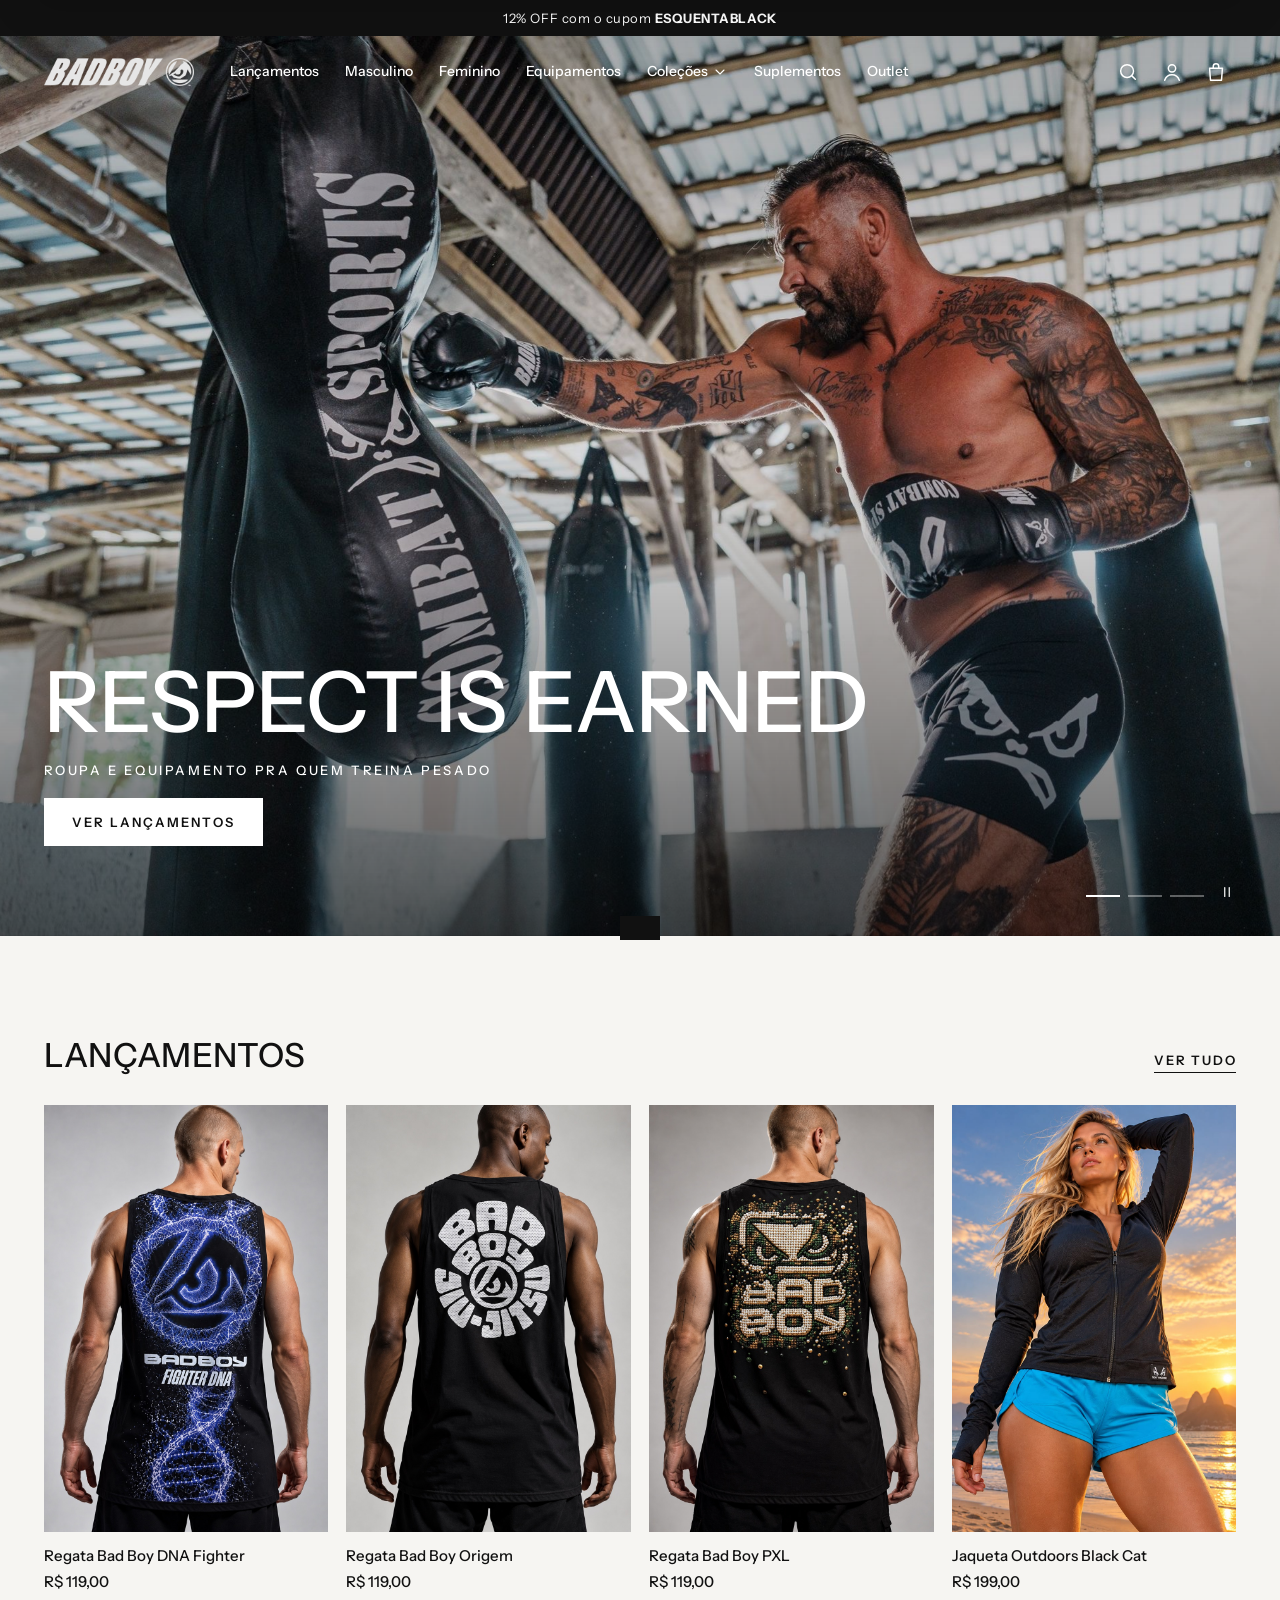
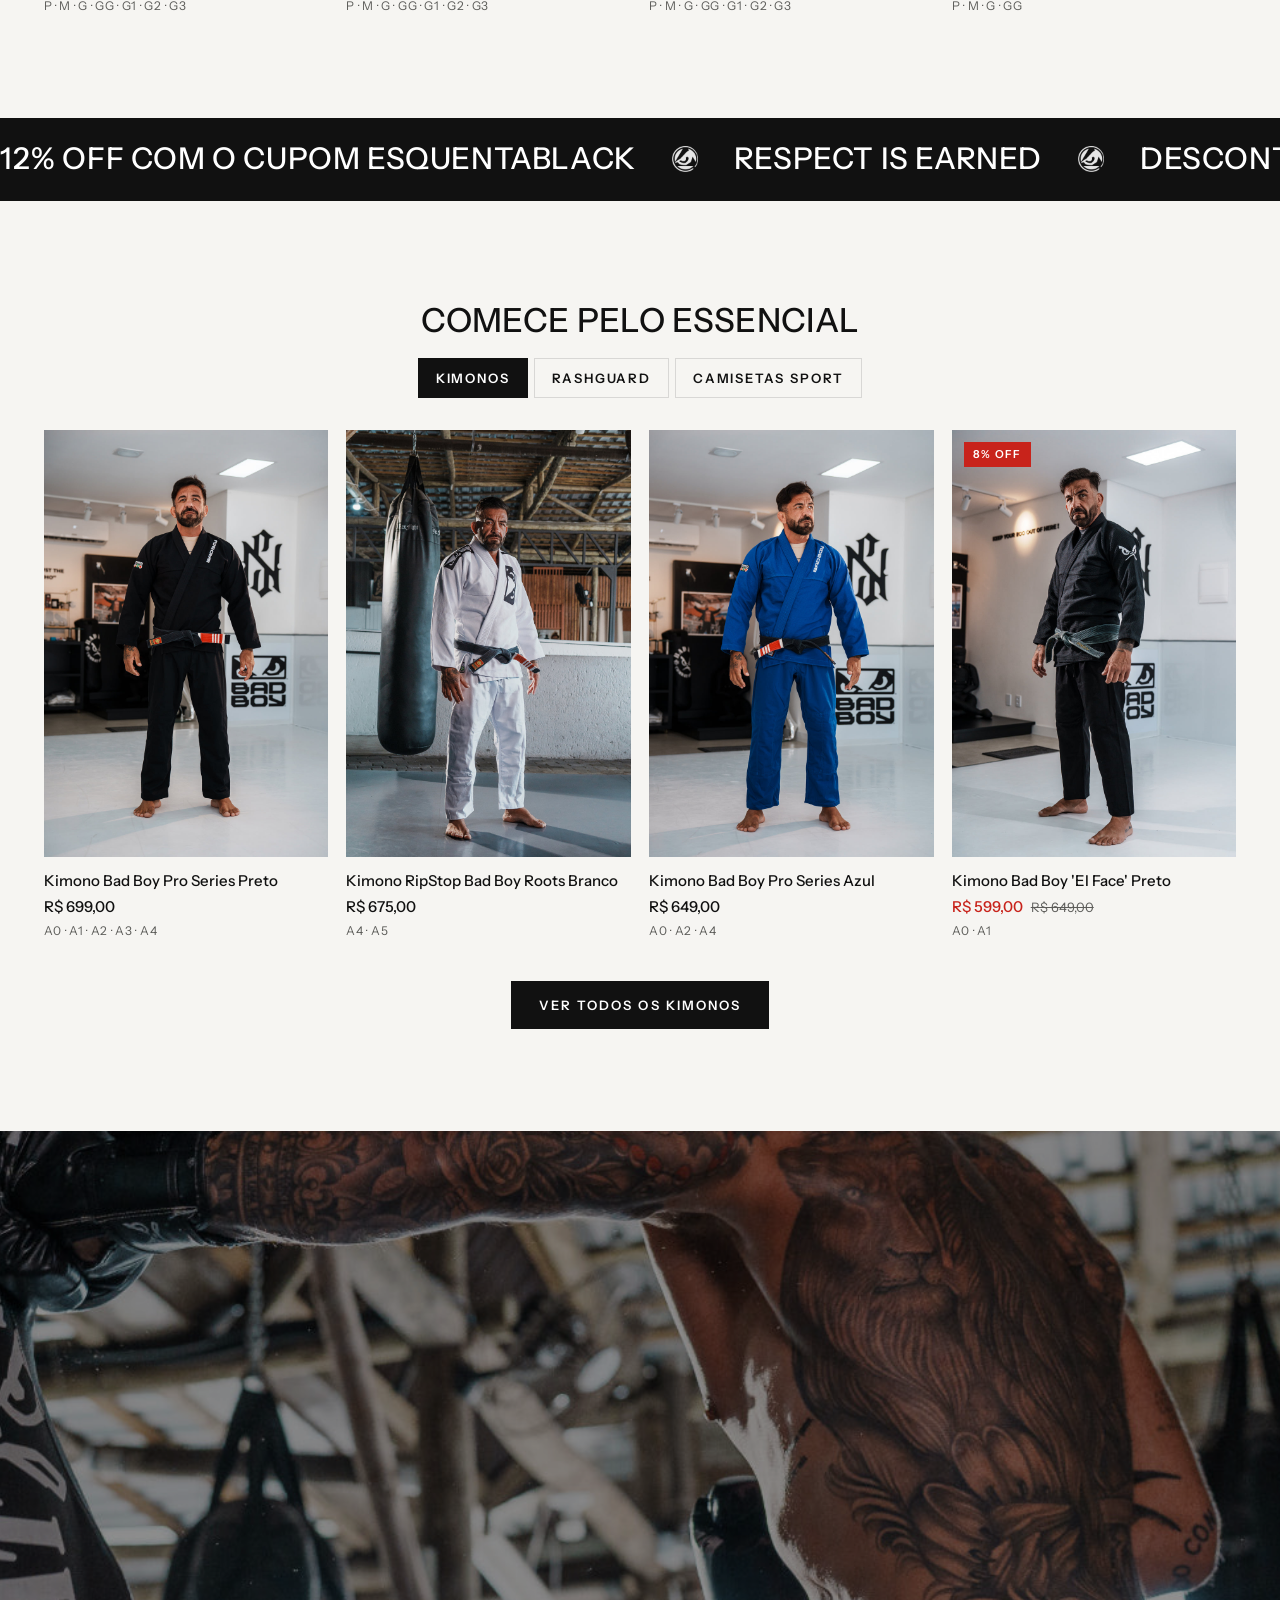
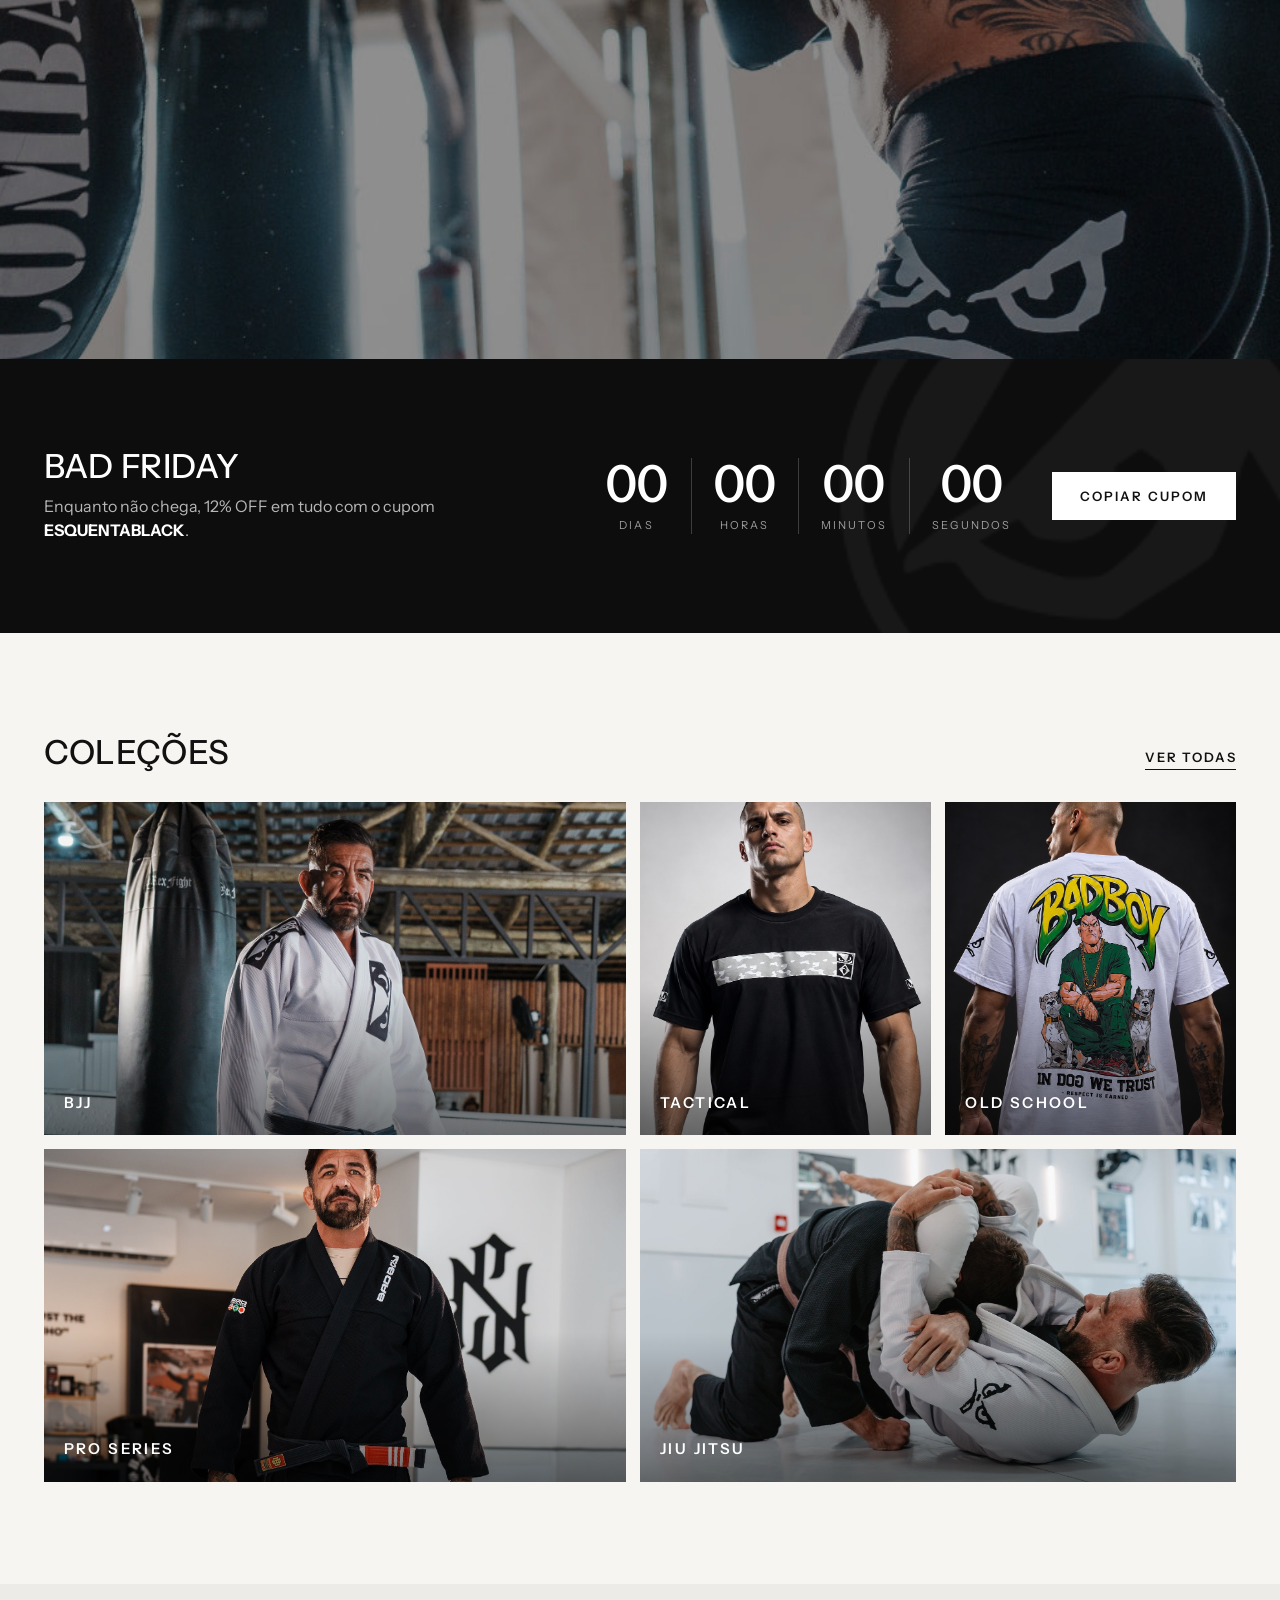
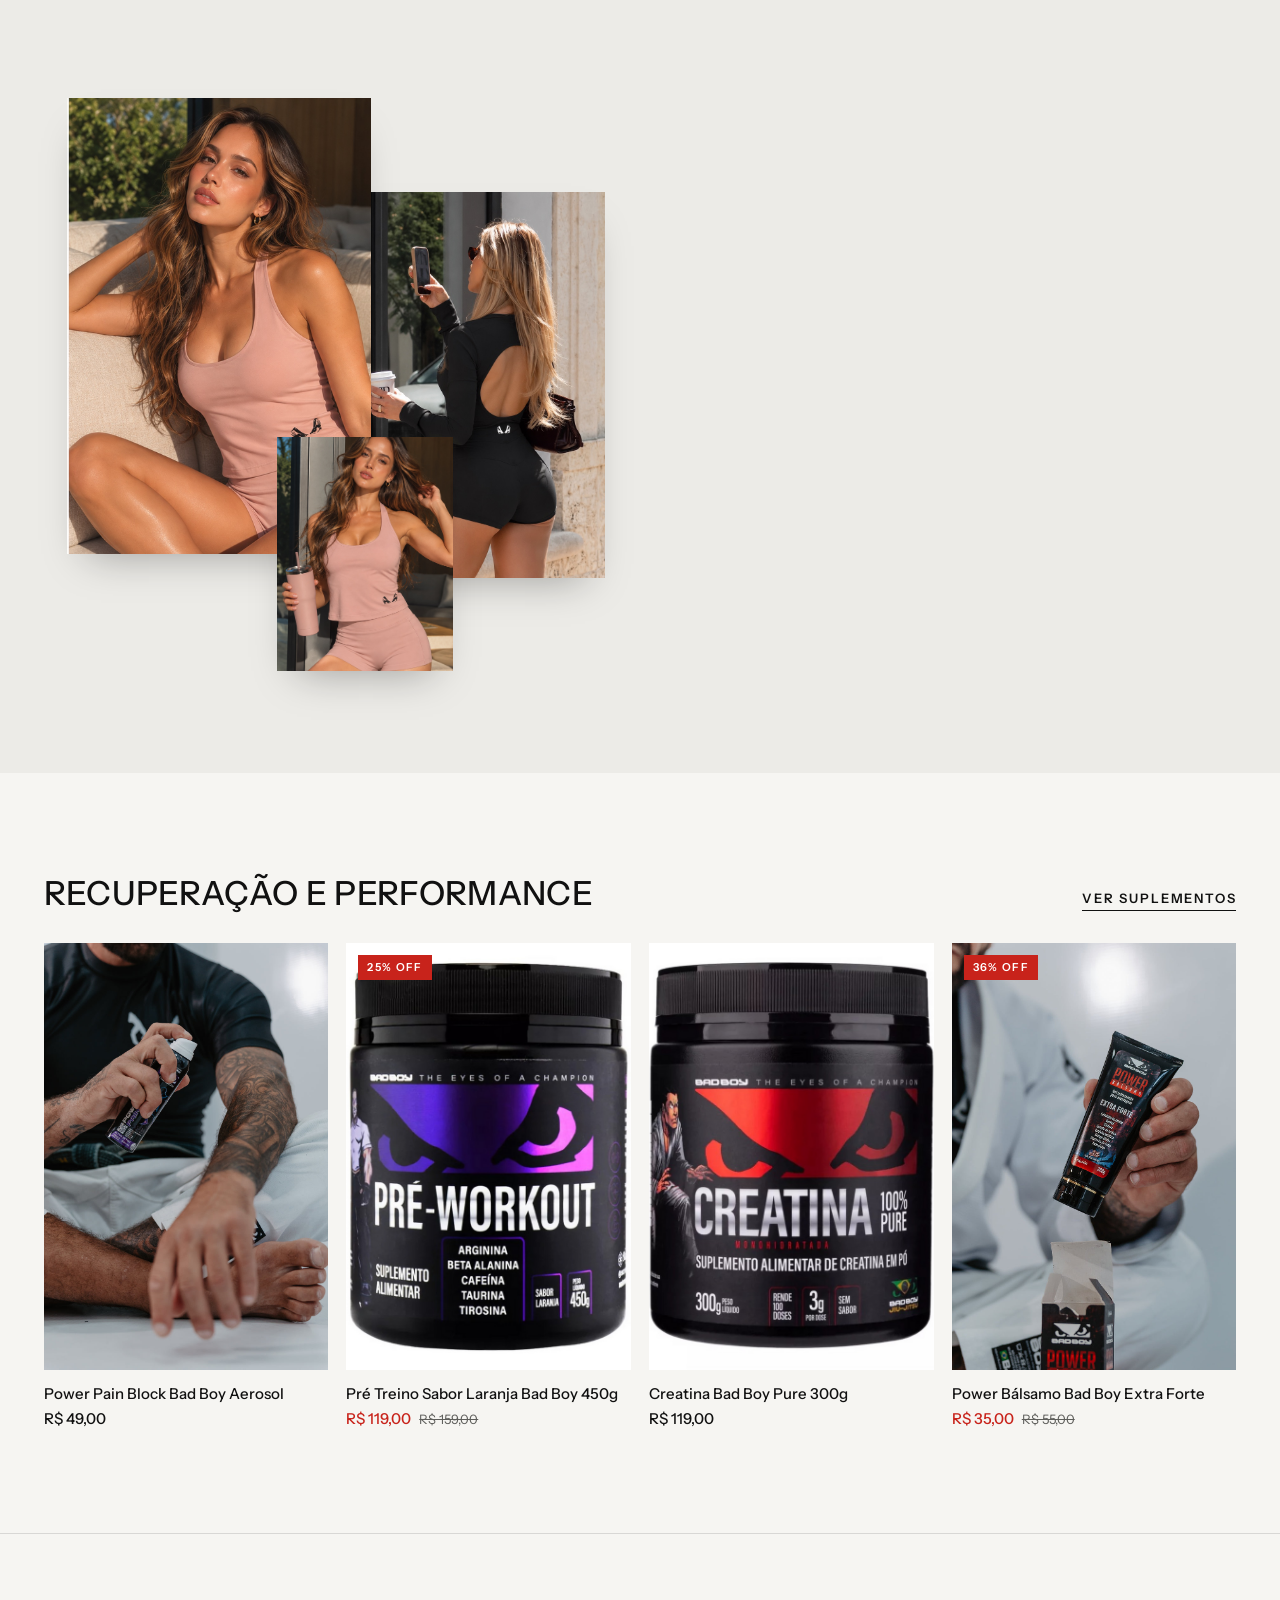
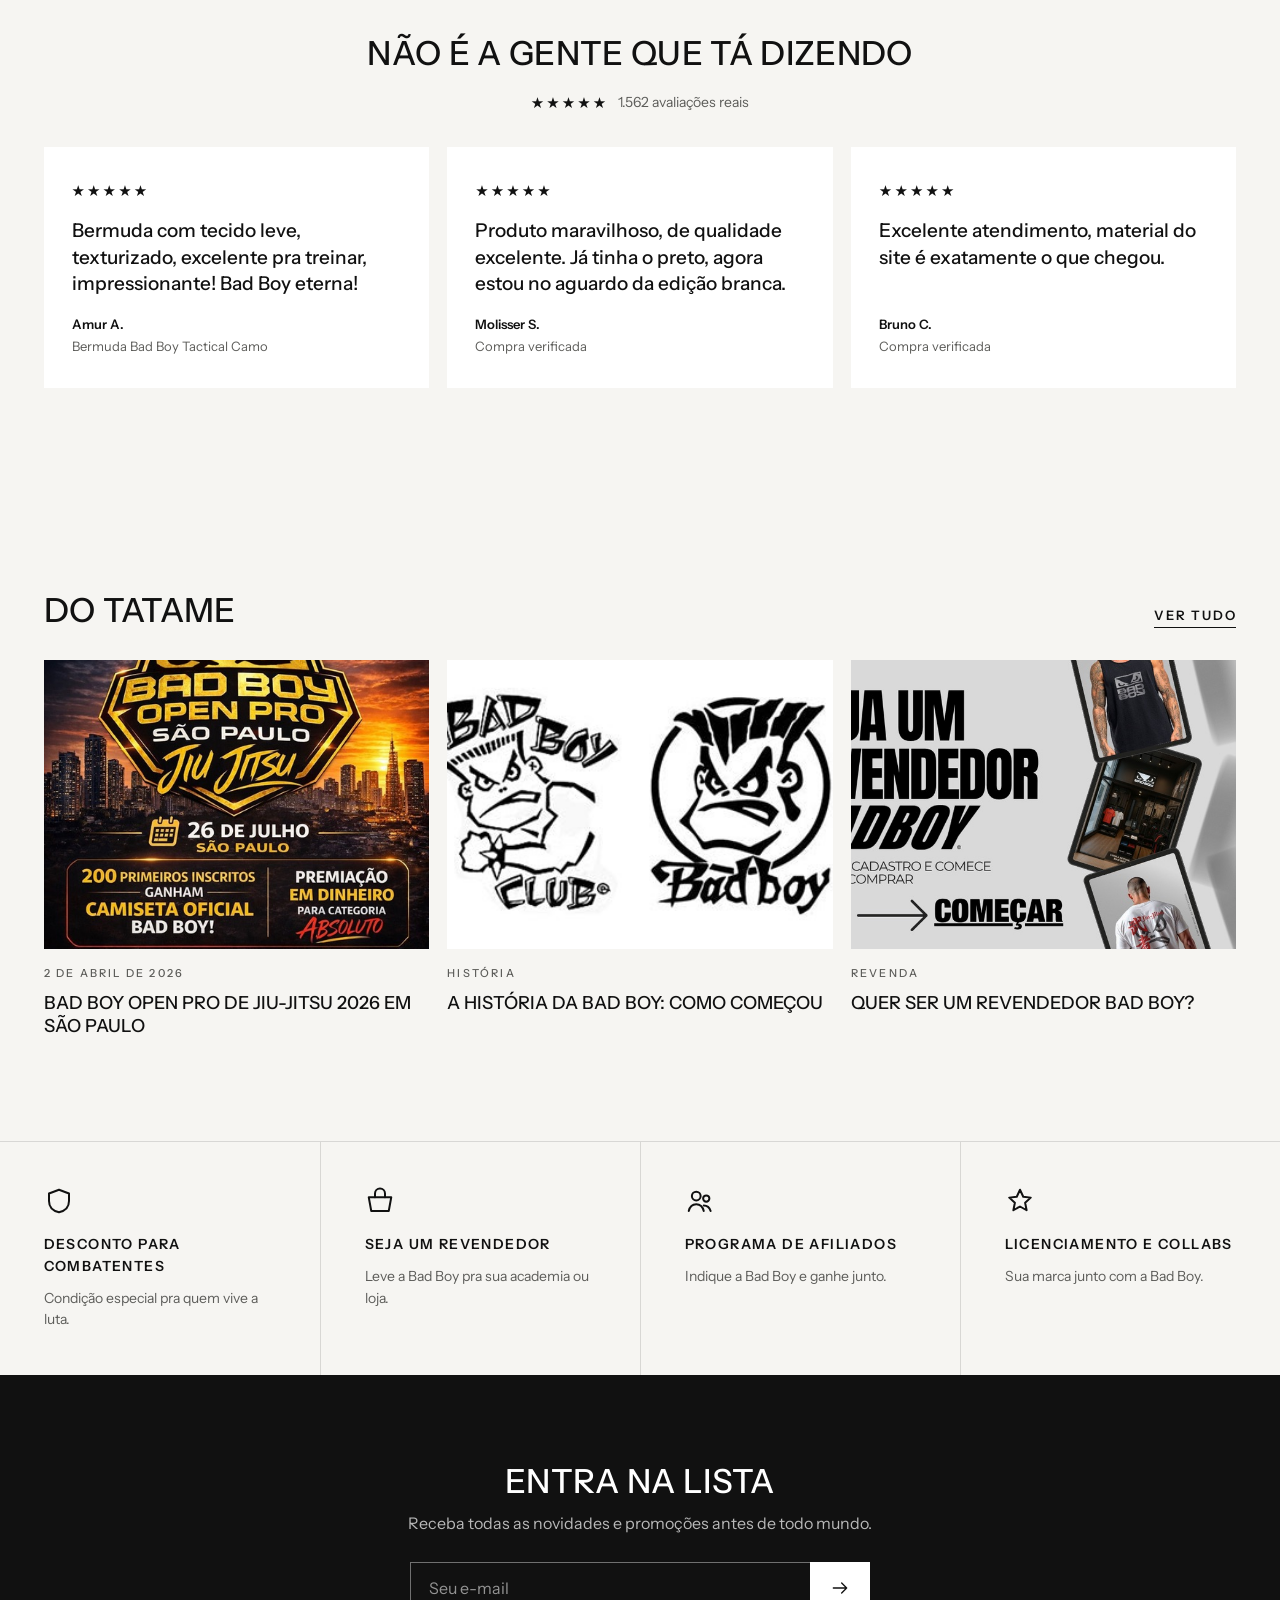
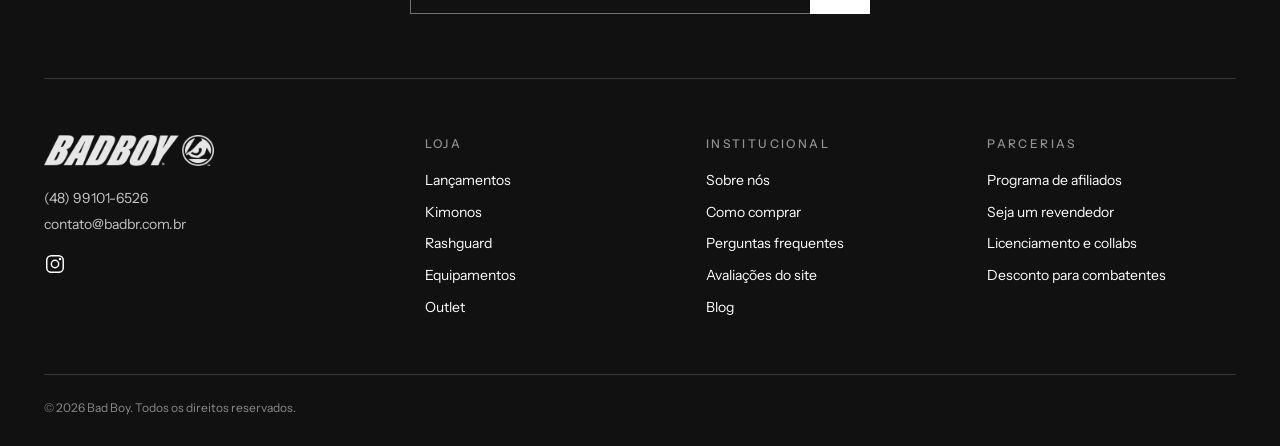
==== index.html @ 9810e34a "Loja Bad Boy no estilo do tema Shopify Motion Co-Authored-By: Claude Opus 5.5 <noreply@anthropic.com" ====
<!doctype html>
<html lang="pt-BR">
<head>
<meta charset="utf-8">
<meta name="viewport" content="width=device-width, initial-scale=1">
<title>Bad Boy | Loja Oficial</title>
<meta name="description" content="Bad Boy Loja Oficial: kimonos, rashguards, camisetas sport, equipamentos de luta e suplementos. A marca que marcou gerações.">
<meta name="theme-color" content="#f6f5f2">
<link rel="icon" href="img/olho.png">
<link rel="preconnect" href="https://fonts.googleapis.com">
<link rel="preconnect" href="https://fonts.gstatic.com" crossorigin>
<link href="https://fonts.googleapis.com/css2?family=Instrument+Sans:ital,wght@0,400;0,500;0,600;0,700;1,600&display=swap" rel="stylesheet">
<link rel="stylesheet" href="styles.css?v=4">
</head>
<body>

<!-- BARRA DE AVISO -->
<div class="announce" aria-live="polite">
  <div class="announce__track">
    <p class="is-on">12% OFF com o cupom <b>ESQUENTABLACK</b></p>
    <p>Bad Friday chegando. Se inscreva e saia na frente</p>
    <p>Desconto para combatentes. <a href="https://badboy.com.br/pages/desconto-para-combatentes">Saiba mais</a></p>
  </div>
</div>

<!-- CABEÇALHO -->
<header class="header" id="header">
  <div class="header__inner">
    <button class="icon-btn header__burger" aria-label="Abrir menu" data-open="menu">
      <svg viewBox="0 0 24 24"><path d="M3 7h18M3 12h18M3 17h18"/></svg>
    </button>
    <a href="#" class="header__logo"><img src="img/logo.png" alt="Bad Boy" width="848" height="156"></a>
    <nav class="header__nav" aria-label="Principal">
      <a href="#lancamentos">Lançamentos</a>
      <a href="https://badboy.com.br/collections/bad-boy">Masculino</a>
      <a href="#feminino">Feminino</a>
      <a href="https://badboy.com.br/collections/equipamentos-de-luta">Equipamentos</a>
      <div class="mega">
        <button class="mega__trigger">Coleções <svg viewBox="0 0 24 24"><path d="m6 9 6 6 6-6"/></svg></button>
        <div class="mega__panel">
          <div class="mega__links">
            <p class="eyebrow">Coleções</p>
            <a href="https://badboy.com.br/collections/tactical">Tactical</a>
            <a href="https://badboy.com.br/collections/bjj">BJJ</a>
            <a href="https://badboy.com.br/collections/pro-series">Pro Series</a>
            <a href="https://badboy.com.br/collections/old-school">Old School</a>
            <a href="https://badboy.com.br/collections/respect-is-earned">Respect is Earned</a>
            <a href="https://badboy.com.br/collections/sexy-machine">Sexy Machine</a>
          </div>
          <div class="mega__links">
            <p class="eyebrow">Por esporte</p>
            <a href="https://badboy.com.br/collections/jiu-jitsu">Jiu Jitsu</a>
            <a href="https://badboy.com.br/collections/mma">MMA</a>
            <a href="https://badboy.com.br/collections/boxe">Boxe</a>
            <a href="https://badboy.com.br/collections/bodybuilding">Bodybuilding</a>
            <a href="https://badboy.com.br/collections/surf">Surf</a>
          </div>
          <a class="mega__promo" href="https://badboy.com.br/collections/tactical">
            <img src="img/col-tactical.jpg" alt="" loading="lazy">
            <span>Tactical</span>
          </a>
          <a class="mega__promo" href="https://badboy.com.br/collections/pro-series">
            <img src="img/col-proseries.jpg" alt="" loading="lazy">
            <span>Pro Series</span>
          </a>
        </div>
      </div>
      <a href="#suplementos">Suplementos</a>
      <a href="https://badboy.com.br/collections/outlet" class="is-sale">Outlet</a>
    </nav>
    <div class="header__icons">
      <button class="icon-btn" aria-label="Buscar" data-open="search"><svg viewBox="0 0 24 24"><circle cx="11" cy="11" r="7"/><path d="m20 20-3.5-3.5"/></svg></button>
      <a class="icon-btn hide-sm" aria-label="Minha conta" href="https://badboy.com.br/account"><svg viewBox="0 0 24 24"><circle cx="12" cy="8" r="4"/><path d="M4 21c1.5-4 4.5-6 8-6s6.5 2 8 6"/></svg></a>
      <button class="icon-btn cart-btn" aria-label="Carrinho" data-open="cart"><svg viewBox="0 0 24 24"><path d="M5 8h14l-1 13H6L5 8Z"/><path d="M9 8V6a3 3 0 0 1 6 0v2"/></svg><span class="cart-count" hidden>0</span></button>
    </div>
  </div>
</header>

<main>

  <!-- SLIDESHOW -->
  <section class="slideshow" aria-roledescription="carrossel">
    <div class="slide is-on">
      <img src="img/luta-saco.jpg" alt="Atleta batendo no saco de pancada usando shorts Bad Boy" width="2000" height="1333">
      <div class="slide__copy">
        <h1 class="display">Respect is earned</h1>
        <p class="eyebrow">Roupa e equipamento pra quem treina pesado</p>
        <a href="#lancamentos" class="btn btn--light">Ver lançamentos</a>
      </div>
    </div>
    <div class="slide">
      <img src="img/luta-jiu.jpg" alt="Dois atletas treinando jiu-jitsu de kimono Bad Boy" width="1800" height="1200" loading="lazy">
      <div class="slide__copy">
        <h2 class="display">Feito pro tatame</h2>
        <p class="eyebrow">Kimonos Pro Series e RipStop Roots</p>
        <a href="#essenciais" class="btn btn--light">Ver kimonos</a>
      </div>
    </div>
    <div class="slide">
      <img src="img/luta-manopla.jpg" alt="Treino de manopla na academia" width="1800" height="1200" loading="lazy">
      <div class="slide__copy">
        <h2 class="display">Bad Friday</h2>
        <p class="eyebrow">12% OFF com o cupom ESQUENTABLACK</p>
        <a href="#bad-friday" class="btn btn--light">Aproveitar</a>
      </div>
    </div>
    <div class="slideshow__ui">
      <div class="slideshow__dots" role="tablist">
        <button class="is-on" aria-label="Slide 1"></button>
        <button aria-label="Slide 2"></button>
        <button aria-label="Slide 3"></button>
      </div>
      <button class="slideshow__pause" aria-label="Pausar slideshow"><svg viewBox="0 0 24 24"><path d="M9 6v12M15 6v12"/></svg></button>
    </div>
  </section>

  <!-- LANÇAMENTOS -->
  <section class="section" id="lancamentos">
    <div class="section__head reveal">
      <h2 class="h2">Lançamentos</h2>
      <a href="https://badboy.com.br/collections/lancamentos" class="link">Ver tudo</a>
    </div>
    <div class="grid grid--4" data-products="novos"></div>
  </section>

  <!-- TEXTO CORRENDO -->
  <div class="marquee" aria-hidden="true">
    <div class="marquee__track">
      <span>12% OFF com o cupom ESQUENTABLACK</span><i></i>
      <span>Respect is earned</span><i></i>
      <span>Desconto para combatentes</span><i></i>
      <span>Bad Boy Open Pro 2026</span><i></i>
      <span>12% OFF com o cupom ESQUENTABLACK</span><i></i>
      <span>Respect is earned</span><i></i>
      <span>Desconto para combatentes</span><i></i>
      <span>Bad Boy Open Pro 2026</span><i></i>
    </div>
  </div>

  <!-- ESSENCIAIS (abas) -->
  <section class="section" id="essenciais">
    <div class="section__head section__head--center reveal">
      <h2 class="h2">Comece pelo essencial</h2>
      <div class="tabs" role="tablist">
        <button class="is-on" data-tab="kimonos">Kimonos</button>
        <button data-tab="rash">Rashguard</button>
        <button data-tab="sport">Camisetas Sport</button>
      </div>
    </div>
    <div class="grid grid--4 tab-grid" data-products="kimonos"></div>
    <div class="section__foot"><a href="https://badboy.com.br/collections/kimonos" class="btn" id="tab-cta">Ver todos os kimonos</a></div>
  </section>

  <!-- FAIXA DE IMAGEM (no lugar do vídeo do tema) -->
  <section class="feature-media">
    <div class="feature-media__bg"><img src="img/luta-saco-wide.jpg" alt="" loading="lazy" width="1920" height="815"></div>
    <div class="feature-media__copy reveal">
      <p class="eyebrow">Campanha Fighter DNA</p>
      <h2 class="display">Disciplina no sangue.<br>Atitude sem limite.</h2>
      <a href="https://badboy.com.br/collections/lancamentos" class="btn btn--light">Conhecer a coleção</a>
    </div>
  </section>

  <!-- CONTAGEM BAD FRIDAY -->
  <section class="countdown" id="bad-friday">
    <img class="countdown__eye" src="img/olho.png" alt="" aria-hidden="true">
    <div class="countdown__copy reveal">
      <h2 class="h2">Bad Friday</h2>
      <p>Enquanto não chega, 12% OFF em tudo com o cupom <b>ESQUENTABLACK</b>.</p>
    </div>
    <div class="countdown__clock reveal" data-deadline="2026-11-27T00:00:00-03:00">
      <div><b data-cd="d">00</b><span>dias</span></div>
      <div><b data-cd="h">00</b><span>horas</span></div>
      <div><b data-cd="m">00</b><span>minutos</span></div>
      <div><b data-cd="s">00</b><span>segundos</span></div>
    </div>
    <button class="btn btn--light countdown__cta" data-copy="ESQUENTABLACK">Copiar cupom</button>
  </section>

  <!-- COLEÇÕES (colagem) -->
  <section class="section">
    <div class="section__head reveal">
      <h2 class="h2">Coleções</h2>
      <a href="https://badboy.com.br/collections" class="link">Ver todas</a>
    </div>
    <div class="collage">
      <a class="tile tile--wide reveal" href="https://badboy.com.br/collections/bjj"><img src="img/kimono-roots.jpg" alt="" loading="lazy"><span>BJJ</span></a>
      <a class="tile reveal" href="https://badboy.com.br/collections/tactical"><img src="img/col-tactical.jpg" alt="" loading="lazy"><span>Tactical</span></a>
      <a class="tile reveal" href="https://badboy.com.br/collections/old-school"><img src="img/col-oldschool.jpg" alt="" loading="lazy"><span>Old School</span></a>
      <a class="tile reveal" href="https://badboy.com.br/collections/pro-series"><img src="img/hero-kimono-preto.jpg" alt="" loading="lazy"><span>Pro Series</span></a>
      <a class="tile tile--wide reveal" href="https://badboy.com.br/collections/jiu-jitsu"><img src="img/luta-jiu.jpg" alt="" loading="lazy" class="pos-mid"><span>Jiu Jitsu</span></a>
    </div>
  </section>

  <!-- FEMININO (chamada de coleção) -->
  <section class="callout" id="feminino">
    <div class="callout__stack">
      <img class="callout__a" src="img/p/top-frente-unica-sexy-machine-soft-rose-1.jpg" alt="Top Frente Única Sexy Machine Soft Rose" loading="lazy">
      <img class="callout__b" src="img/p/macaquinho-sexy-machine-soft-black-1.jpg" alt="Macaquinho Sexy Machine Soft Black" loading="lazy">
      <img class="callout__c" src="img/p/top-frente-unica-sexy-machine-soft-rose-2.jpg" alt="" loading="lazy">
    </div>
    <div class="callout__copy reveal">
      <p class="eyebrow">Feminino</p>
      <h2 class="h2">Sexy is back</h2>
      <p>A linha Sexy Machine voltou: tops, shorts e macaquinho pra treinar e sair do treino do mesmo jeito.</p>
      <div class="callout__btns">
        <a href="https://badboy.com.br/collections/sexy-machine" class="btn">Ver Sexy Machine</a>
        <a href="https://badboy.com.br/collections/fitness" class="btn btn--ghost">Todo o feminino</a>
      </div>
    </div>
  </section>

  <!-- SUPLEMENTOS -->
  <section class="section" id="suplementos">
    <div class="section__head reveal">
      <h2 class="h2">Recuperação e performance</h2>
      <a href="https://badboy.com.br/collections/suplemento" class="link">Ver suplementos</a>
    </div>
    <div class="grid grid--4" data-products="supl"></div>
  </section>

  <!-- AVALIAÇÕES -->
  <section class="reviews">
    <div class="section__head section__head--center reveal">
      <h2 class="h2">Não é a gente que tá dizendo</h2>
      <p class="reviews__count"><span class="stars">★★★★★</span> 1.562 avaliações reais</p>
    </div>
    <div class="reviews__row">
      <figure class="review reveal">
        <span class="stars">★★★★★</span>
        <blockquote>Bermuda com tecido leve, texturizado, excelente pra treinar, impressionante! Bad Boy eterna!</blockquote>
        <figcaption><b>Amur A.</b> Bermuda Bad Boy Tactical Camo</figcaption>
      </figure>
      <figure class="review reveal">
        <span class="stars">★★★★★</span>
        <blockquote>Produto maravilhoso, de qualidade excelente. Já tinha o preto, agora estou no aguardo da edição branca.</blockquote>
        <figcaption><b>Molisser S.</b> Compra verificada</figcaption>
      </figure>
      <figure class="review reveal">
        <span class="stars">★★★★★</span>
        <blockquote>Excelente atendimento, material do site é exatamente o que chegou.</blockquote>
        <figcaption><b>Bruno C.</b> Compra verificada</figcaption>
      </figure>
    </div>
  </section>

  <!-- BLOG -->
  <section class="section">
    <div class="section__head reveal">
      <h2 class="h2">Do tatame</h2>
      <a href="https://badboy.com.br/blogs/bad-boy" class="link">Ver tudo</a>
    </div>
    <div class="posts">
      <a class="post reveal" href="https://badboy.com.br/blogs/bad-boy/bad-boy-open-pro-de-jiu-jitsu-2026-em-sao-paulo-inscricoes-categorias-e-premiacao">
        <div class="post__img"><img src="img/blog-open.jpg" alt="" loading="lazy"></div>
        <p class="eyebrow">2 de abril de 2026</p>
        <h3>Bad Boy Open Pro de Jiu-Jitsu 2026 em São Paulo</h3>
      </a>
      <a class="post reveal" href="https://badboy.com.br/blogs/bad-boy/a-hist-ria-da-bad-boy-como-comecou">
        <div class="post__img"><img src="img/blog-historia.jpg" alt="" loading="lazy"></div>
        <p class="eyebrow">História</p>
        <h3>A história da Bad Boy: como começou</h3>
      </a>
      <a class="post reveal" href="https://badboy.com.br/blogs/bad-boy/quer-ser-um-revendedor-bad-boy">
        <div class="post__img"><img src="img/blog-revenda.jpg" alt="" loading="lazy"></div>
        <p class="eyebrow">Revenda</p>
        <h3>Quer ser um revendedor Bad Boy?</h3>
      </a>
    </div>
  </section>

  <!-- VANTAGENS -->
  <section class="perks">
    <a href="https://badboy.com.br/pages/desconto-para-combatentes" class="perk reveal">
      <svg viewBox="0 0 24 24"><path d="M12 3 4 6v6c0 5 3.5 8 8 9 4.5-1 8-4 8-9V6l-8-3Z"/></svg>
      <h3>Desconto para combatentes</h3><p>Condição especial pra quem vive a luta.</p>
    </a>
    <a href="https://badboy.com.br/pages/seja-um-revendedor-bad-boy" class="perk reveal">
      <svg viewBox="0 0 24 24"><path d="M3 9h18l-2 11H5L3 9Z"/><path d="M8 9V6a4 4 0 0 1 8 0v3"/></svg>
      <h3>Seja um revendedor</h3><p>Leve a Bad Boy pra sua academia ou loja.</p>
    </a>
    <a href="https://badboy.com.br/pages/programa-de-afiliados-bad-boy" class="perk reveal">
      <svg viewBox="0 0 24 24"><circle cx="9" cy="8" r="3.5"/><circle cx="17" cy="10" r="2.5"/><path d="M3 20c.8-3.6 3.2-5.5 6-5.5s5.2 1.9 6 5.5M15 15.5c2.6 0 4.6 1.5 5.5 4.5"/></svg>
      <h3>Programa de afiliados</h3><p>Indique a Bad Boy e ganhe junto.</p>
    </a>
    <a href="https://badboy.com.br/pages/seja-um-licenciado" class="perk reveal">
      <svg viewBox="0 0 24 24"><path d="M12 3l2.6 5.6 6 .7-4.5 4.1 1.2 6-5.3-3-5.3 3 1.2-6L3.4 9.3l6-.7L12 3Z"/></svg>
      <h3>Licenciamento e collabs</h3><p>Sua marca junto com a Bad Boy.</p>
    </a>
  </section>

</main>

<!-- NEWSLETTER + RODAPÉ -->
<footer class="footer">
  <div class="newsletter reveal">
    <h2 class="h2">Entra na lista</h2>
    <p>Receba todas as novidades e promoções antes de todo mundo.</p>
    <form class="newsletter__form" onsubmit="event.preventDefault();this.classList.add('is-done')">
      <input type="email" placeholder="Seu e-mail" aria-label="E-mail" required>
      <button class="btn" aria-label="Assinar"><svg viewBox="0 0 24 24"><path d="M4 12h16m-6-6 6 6-6 6"/></svg></button>
      <p class="newsletter__ok">Fechou. Você tá na lista.</p>
    </form>
  </div>
  <div class="footer__cols">
    <div>
      <img src="img/logo.png" alt="Bad Boy" class="footer__logo" width="848" height="156">
      <p class="footer__contact"><a href="https://api.whatsapp.com/send?phone=+554891016526">(48) 99101-6526</a><br><a href="mailto:contato@badbr.com.br">contato@badbr.com.br</a></p>
      <div class="footer__social">
        <a href="https://www.instagram.com/badboybrasil/" aria-label="Instagram"><svg viewBox="0 0 24 24"><rect x="3" y="3" width="18" height="18" rx="5"/><circle cx="12" cy="12" r="4"/><circle cx="17.5" cy="6.5" r=".6"/></svg></a>
      </div>
    </div>
    <div>
      <p class="eyebrow">Loja</p>
      <a href="https://badboy.com.br/collections/lancamentos">Lançamentos</a>
      <a href="https://badboy.com.br/collections/kimonos">Kimonos</a>
      <a href="https://badboy.com.br/collections/rashguard-todas">Rashguard</a>
      <a href="https://badboy.com.br/collections/equipamentos-de-luta">Equipamentos</a>
      <a href="https://badboy.com.br/collections/outlet">Outlet</a>
    </div>
    <div>
      <p class="eyebrow">Institucional</p>
      <a href="https://badboy.com.br/pages/sobre-nos">Sobre nós</a>
      <a href="https://badboy.com.br/pages/como-comprar">Como comprar</a>
      <a href="https://badboy.com.br/pages/faqs">Perguntas frequentes</a>
      <a href="https://badboy.com.br/pages/reviews">Avaliações do site</a>
      <a href="https://badboy.com.br/blogs/bad-boy">Blog</a>
    </div>
    <div>
      <p class="eyebrow">Parcerias</p>
      <a href="https://badboy.com.br/pages/programa-de-afiliados-bad-boy">Programa de afiliados</a>
      <a href="https://badboy.com.br/pages/seja-um-revendedor-bad-boy">Seja um revendedor</a>
      <a href="https://badboy.com.br/pages/seja-um-licenciado">Licenciamento e collabs</a>
      <a href="https://badboy.com.br/pages/desconto-para-combatentes">Desconto para combatentes</a>
    </div>
  </div>
  <p class="footer__legal">© 2026 Bad Boy. Todos os direitos reservados.</p>
</footer>

<!-- MENU CELULAR -->
<aside class="drawer drawer--left" id="menu" aria-hidden="true">
  <div class="drawer__head"><img src="img/logo.png" alt="Bad Boy" class="drawer__logo"><button class="icon-btn" data-close aria-label="Fechar"><svg viewBox="0 0 24 24"><path d="M6 6l12 12M18 6 6 18"/></svg></button></div>
  <nav class="drawer__nav">
    <a href="#lancamentos" data-close>Lançamentos</a>
    <a href="https://badboy.com.br/collections/bad-boy">Masculino</a>
    <a href="#feminino" data-close>Feminino</a>
    <a href="https://badboy.com.br/collections/equipamentos-de-luta">Equipamentos</a>
    <a href="https://badboy.com.br/collections/tactical">Tactical</a>
    <a href="https://badboy.com.br/collections/bjj">BJJ</a>
    <a href="https://badboy.com.br/collections/pro-series">Pro Series</a>
    <a href="#suplementos" data-close>Suplementos</a>
    <a href="https://badboy.com.br/collections/outlet" class="is-sale">Outlet</a>
  </nav>
</aside>

<!-- BUSCA -->
<div class="search" id="search" aria-hidden="true">
  <div class="search__bar">
    <svg viewBox="0 0 24 24"><circle cx="11" cy="11" r="7"/><path d="m20 20-3.5-3.5"/></svg>
    <input type="search" placeholder="Buscar kimono, rashguard, creatina..." aria-label="Buscar">
    <button class="icon-btn" data-close aria-label="Fechar"><svg viewBox="0 0 24 24"><path d="M6 6l12 12M18 6 6 18"/></svg></button>
  </div>
  <div class="search__results"></div>
</div>

<!-- COMPRA RÁPIDA -->
<div class="modal" id="quick" aria-hidden="true">
  <div class="modal__box" role="dialog" aria-modal="true" aria-label="Compra rápida">
    <button class="icon-btn modal__x" data-close aria-label="Fechar"><svg viewBox="0 0 24 24"><path d="M6 6l12 12M18 6 6 18"/></svg></button>
    <div class="modal__media"></div>
    <div class="modal__info"></div>
  </div>
</div>

<!-- CARRINHO -->
<aside class="drawer drawer--right" id="cart" aria-hidden="true">
  <div class="drawer__head"><p class="h3">Carrinho</p><button class="icon-btn" data-close aria-label="Fechar"><svg viewBox="0 0 24 24"><path d="M6 6l12 12M18 6 6 18"/></svg></button></div>
  <div class="cart__items"></div>
  <div class="cart__foot">
    <p class="cart__coupon">Use <b>ESQUENTABLACK</b> no checkout e leve 12% OFF</p>
    <div class="cart__total"><span>Subtotal</span><b data-subtotal>R$ 0,00</b></div>
    <a class="btn btn--block" href="https://badboy.com.br/cart">Finalizar compra</a>
  </div>
</aside>

<div class="scrim" data-close></div>
<div class="toast" role="status"></div>

<script src="products.js?v=1"></script>
<script src="main.js?v=1"></script>
</body>
</html>
---- styles.css ----
/* Bad Boy no esqueleto do tema Motion (Archetype): fundo claro, tipografia em caixa alta, muito movimento */
:root {
  --bg: #f6f5f2;
  --bg-2: #ecebe7;
  --ink: #111;
  --ink-2: #5d5d5a;
  --line: rgba(0, 0, 0, .12);
  --white: #fff;
  --sale: #c8231b;
  --font: "Instrument Sans", system-ui, sans-serif;
  --pad: clamp(16px, 3.4vw, 48px);
  --ease: cubic-bezier(.22, .61, .36, 1);
  --header-h: 72px;
}

* { box-sizing: border-box; margin: 0; padding: 0; }
html { scroll-behavior: smooth; scroll-padding-top: var(--header-h); }
body {
  background: var(--bg);
  color: var(--ink);
  font: 400 16px/1.55 var(--font);
  -webkit-font-smoothing: antialiased;
  overflow-x: hidden;
}
body.is-locked { overflow: hidden; }
img { display: block; max-width: 100%; }
a { color: inherit; text-decoration: none; }
button { font: inherit; color: inherit; background: none; border: 0; cursor: pointer; }
svg { width: 22px; height: 22px; fill: none; stroke: currentColor; stroke-width: 1.6; stroke-linecap: round; stroke-linejoin: round; }

/* tipografia */
.display {
  font-weight: 500;
  font-size: clamp(40px, 6.6vw, 104px);
  line-height: .95;
  letter-spacing: -.01em;
  text-transform: uppercase;
}
.h2 {
  font-weight: 500;
  font-size: clamp(24px, 2.6vw, 38px);
  line-height: 1.05;
  text-transform: uppercase;
  letter-spacing: .01em;
}
.h3 { font-weight: 600; font-size: 18px; text-transform: uppercase; letter-spacing: .04em; }
.eyebrow {
  font-size: 12px;
  font-weight: 500;
  letter-spacing: .2em;
  text-transform: uppercase;
}
.link {
  font-size: 13px; font-weight: 600; letter-spacing: .14em; text-transform: uppercase;
  background: linear-gradient(currentColor, currentColor) 0 100% / 100% 1px no-repeat;
  padding-bottom: 3px; transition: background-size .35s var(--ease);
}
.link:hover { background-size: 0 1px; background-position: 100% 100%; }

/* botões */
.btn {
  display: inline-flex; align-items: center; justify-content: center; gap: 8px;
  min-height: 48px; padding: 0 28px;
  background: var(--ink); color: var(--white);
  font-size: 13px; font-weight: 600; letter-spacing: .16em; text-transform: uppercase;
  position: relative; overflow: hidden; isolation: isolate;
  transition: color .35s var(--ease);
}
.btn::before {
  content: ""; position: absolute; inset: 0; z-index: -1;
  background: #333; transform: scaleX(0); transform-origin: right;
  transition: transform .45s var(--ease);
}
.btn:hover::before { transform: scaleX(1); transform-origin: left; }
.btn--light { background: var(--white); color: var(--ink); }
.btn--light::before { background: var(--ink); }
.btn--light:hover { color: var(--white); }
.btn--ghost { background: transparent; color: var(--ink); box-shadow: inset 0 0 0 1px var(--ink); }
.btn--ghost::before { background: var(--ink); }
.btn--ghost:hover { color: var(--white); }
.btn--block { width: 100%; }
.btn svg { width: 20px; height: 20px; }

.icon-btn { width: 40px; height: 40px; display: grid; place-items: center; position: relative; }

/* barra de aviso */
.announce {
  background: var(--ink); color: var(--white);
  height: 36px; overflow: hidden; position: relative; z-index: 40;
  font-size: 13px; letter-spacing: .04em;
}
.announce__track p {
  position: absolute; inset: 0; line-height: 36px;
  padding: 0 16px; text-align: center; white-space: nowrap; overflow: hidden; text-overflow: ellipsis;
  opacity: 0; transform: translateY(100%);
  transition: opacity .5s var(--ease), transform .5s var(--ease);
}
.announce__track p.is-on { opacity: 1; transform: none; }
.announce__track p.is-out { opacity: 0; transform: translateY(-100%); }
.announce a { text-decoration: underline; text-underline-offset: 3px; margin-left: 4px; }

/* cabeçalho: transparente sobre o slideshow, sólido depois */
.header {
  position: sticky; top: 0; z-index: 30;
  height: var(--header-h); margin-bottom: calc(var(--header-h) * -1);
  color: var(--white);
  transition: background .35s var(--ease), color .35s var(--ease), box-shadow .35s var(--ease);
}
.header__inner {
  height: 100%; padding: 0 var(--pad);
  display: flex; align-items: center; gap: 36px;
}
.header__logo img { width: 150px; height: auto; filter: invert(1); transition: filter .35s var(--ease); }
.header__nav { display: flex; gap: 26px; align-items: center; font-size: 14px; font-weight: 500; }
.header__nav > a, .mega__trigger { position: relative; padding: 8px 0; display: flex; align-items: center; gap: 4px; }
.header__nav > a::after, .mega__trigger::after {
  content: ""; position: absolute; left: 0; right: 0; bottom: 2px; height: 1px; background: currentColor;
  transform: scaleX(0); transform-origin: right; transition: transform .35s var(--ease);
}
.header__nav > a:hover::after, .mega:hover .mega__trigger::after { transform: scaleX(1); transform-origin: left; }
.mega__trigger svg { width: 16px; height: 16px; transition: transform .3s; }
.mega:hover .mega__trigger svg { transform: rotate(180deg); }
.is-sale { color: var(--sale); }
.header:not(.is-solid) .is-sale { color: inherit; }
.header__icons { margin-left: auto; display: flex; gap: 4px; }
.header__burger { display: none; }
.cart-count {
  position: absolute; top: 4px; right: 2px; min-width: 18px; height: 18px; padding: 0 4px;
  border-radius: 9px; background: var(--sale); color: var(--white);
  font-size: 11px; font-weight: 600; display: grid; place-items: center;
}
.cart-count[hidden] { display: none; }
.cart-count.bump { animation: bump .45s var(--ease); }
@keyframes bump { 40% { transform: scale(1.35); } }

.header.is-solid, .header:hover, .header.is-mega {
  background: var(--bg); color: var(--ink); box-shadow: 0 1px 0 var(--line);
}
.header.is-solid .header__logo img, .header:hover .header__logo img, .header.is-mega .header__logo img { filter: none; }
.header:hover .is-sale { color: var(--sale); }

/* megamenu */
.mega__panel {
  position: absolute; left: 0; right: 0; top: 100%;
  background: var(--bg); color: var(--ink); box-shadow: 0 1px 0 var(--line), 0 30px 40px -30px rgba(0, 0, 0, .25);
  padding: 36px var(--pad) 44px;
  display: grid; grid-template-columns: 1fr 1fr 1.3fr 1.3fr; gap: 32px;
  opacity: 0; visibility: hidden; transform: translateY(-8px);
  transition: opacity .3s var(--ease), transform .3s var(--ease), visibility .3s;
}
.mega:hover .mega__panel, .mega:focus-within .mega__panel { opacity: 1; visibility: visible; transform: none; }
.mega__links { display: flex; flex-direction: column; gap: 10px; font-size: 15px; }
.mega__links .eyebrow { color: var(--ink-2); margin-bottom: 6px; }
.mega__links a:hover { text-decoration: underline; text-underline-offset: 4px; }
.mega__promo { position: relative; overflow: hidden; aspect-ratio: 4 / 3; }
.mega__promo img { width: 100%; height: 100%; object-fit: cover; object-position: center 20%; transition: transform .8s var(--ease); }
.mega__promo:hover img { transform: scale(1.05); }
.mega__promo span {
  position: absolute; left: 16px; bottom: 14px; color: var(--white);
  font-size: 14px; font-weight: 600; letter-spacing: .16em; text-transform: uppercase;
  text-shadow: 0 1px 12px rgba(0, 0, 0, .4);
}

/* slideshow */
.slideshow { position: relative; height: 100svh; min-height: 560px; max-height: 1000px; overflow: hidden; background: #000; color: var(--white); }
.slide { position: absolute; inset: 0; opacity: 0; transition: opacity 1.2s var(--ease); }
.slide.is-on { opacity: 1; z-index: 1; }
.slide img { width: 100%; height: 100%; object-fit: cover; transform: scale(1.12); }
.slide.is-on img { animation: kenburns 9s linear forwards; }
@keyframes kenburns { from { transform: scale(1.12); } to { transform: scale(1); } }
.slide::after { content: ""; position: absolute; inset: 0; background: linear-gradient(to top, rgba(0, 0, 0, .62), rgba(0, 0, 0, .05) 55%, rgba(0, 0, 0, .25)); }
.slide__copy {
  position: absolute; z-index: 2; left: var(--pad); right: var(--pad); bottom: clamp(56px, 10vh, 110px);
  display: flex; flex-direction: column; align-items: flex-start; gap: 18px;
}
.slide__copy > * { opacity: 0; transform: translateY(24px); transition: opacity .8s var(--ease), transform .8s var(--ease); }
.slide.is-on .slide__copy > * { opacity: 1; transform: none; }
.slide.is-on .slide__copy > :nth-child(2) { transition-delay: .15s; }
.slide.is-on .slide__copy > :nth-child(3) { transition-delay: .3s; }
.slide__copy .eyebrow { font-size: 13px; }
.slideshow__ui { position: absolute; z-index: 3; right: var(--pad); bottom: 28px; display: flex; align-items: center; gap: 14px; }
.slideshow__dots { display: flex; gap: 8px; }
.slideshow__dots button { width: 34px; height: 2px; background: rgba(255, 255, 255, .35); position: relative; overflow: hidden; }
.slideshow__dots button::after { content: ""; position: absolute; inset: 0; background: var(--white); transform: scaleX(0); transform-origin: left; }
.slideshow__dots button.is-on::after { animation: progress var(--slide-ms, 6s) linear forwards; }
.slideshow.is-paused .slideshow__dots button.is-on::after { animation-play-state: paused; }
@keyframes progress { to { transform: scaleX(1); } }
.slideshow__pause svg { width: 18px; height: 18px; }

/* seções */
.section { padding: clamp(56px, 8vw, 110px) var(--pad); }
.section__head { display: flex; justify-content: space-between; align-items: end; gap: 20px; margin-bottom: 32px; }
.section__head--center { flex-direction: column; align-items: center; text-align: center; }
.section__foot { display: flex; justify-content: center; margin-top: 40px; }

/* grade de produtos */
.grid { display: grid; gap: 28px 18px; }
.grid--4 { grid-template-columns: repeat(4, 1fr); }
.card { position: relative; }
.card__media { display: block; position: relative; aspect-ratio: 2 / 3; overflow: hidden; background: var(--bg-2); }
.card__media img { position: absolute; inset: 0; width: 100%; height: 100%; object-fit: cover; transition: opacity .5s var(--ease), transform 1.2s var(--ease); }
.card__media img + img { opacity: 0; }
.card:hover .card__media img { transform: scale(1.04); }
.card:hover .card__media img + img { opacity: 1; }
.card__badge {
  position: absolute; z-index: 2; top: 12px; left: 12px;
  background: var(--sale); color: var(--white); padding: 4px 9px;
  font-size: 11px; font-weight: 600; letter-spacing: .12em; text-transform: uppercase;
}
.card__quick {
  position: absolute; z-index: 2; right: 12px; top: 12px;
  width: 64px; height: 64px; border-radius: 50%;
  background: var(--ink); color: var(--white);
  font-size: 10px; font-weight: 600; letter-spacing: .1em; text-transform: uppercase; line-height: 1.15;
  display: grid; place-items: center; text-align: center;
  transform: scale(0); transition: transform .4s var(--ease);
}
.card:hover .card__quick, .card__quick:focus-visible { transform: scale(1); }
.card__info { padding-top: 14px; display: flex; flex-direction: column; gap: 4px; }
.card__title { font-size: 15px; font-weight: 500; line-height: 1.3; }
.price { font-size: 15px; display: flex; gap: 8px; align-items: baseline; }
.price s { color: var(--ink-2); font-size: 13px; }
.price.is-sale b { color: var(--sale); }
.price b { font-weight: 500; }
.card__sizes { font-size: 12px; color: var(--ink-2); letter-spacing: .06em; }

/* abas */
.tabs { display: flex; gap: 6px; flex-wrap: wrap; justify-content: center; }
.tabs button {
  padding: 10px 18px; font-size: 13px; font-weight: 600; letter-spacing: .14em; text-transform: uppercase;
  box-shadow: inset 0 0 0 1px var(--line); transition: background .3s, color .3s, box-shadow .3s;
}
.tabs button.is-on { background: var(--ink); color: var(--white); box-shadow: none; }
.tab-grid.is-swapping .card { opacity: 0; transform: translateY(16px); }
.tab-grid .card { transition: opacity .45s var(--ease), transform .45s var(--ease); }

/* texto correndo */
.marquee { background: var(--ink); color: var(--white); overflow: hidden; padding: 18px 0; }
.marquee__track { display: flex; width: max-content; align-items: center; gap: 36px; animation: marquee 32s linear infinite; }
.marquee span { font-size: clamp(20px, 2.4vw, 30px); font-weight: 500; text-transform: uppercase; letter-spacing: .02em; white-space: nowrap; }
.marquee i { width: 26px; height: 26px; background: url("img/olho.png") center / contain no-repeat; filter: invert(1); flex: none; }
@keyframes marquee { to { transform: translateX(-50%); } }

/* faixa de imagem com parallax */
.feature-media { position: relative; height: 92vh; min-height: 520px; overflow: hidden; color: var(--white); display: grid; place-items: center; text-align: center; }
.feature-media__bg { position: absolute; inset: -15% 0; }
.feature-media__bg img { width: 100%; height: 100%; object-fit: cover; object-position: 70% center; }
.feature-media::after { content: ""; position: absolute; inset: 0; background: rgba(0, 0, 0, .42); }
.feature-media__copy { position: relative; z-index: 1; padding: 0 var(--pad); display: flex; flex-direction: column; align-items: center; gap: 22px; }

/* contagem */
.countdown {
  position: relative; overflow: hidden;
  background: #0d0d0d; color: var(--white);
  padding: clamp(56px, 7vw, 90px) var(--pad);
  display: grid; grid-template-columns: 1fr auto auto; gap: 40px; align-items: center;
}
.countdown__eye { position: absolute; right: -6%; top: 50%; width: min(520px, 60vw); transform: translateY(-50%); filter: invert(1); opacity: .05; pointer-events: none; }
.countdown__copy p { color: rgba(255, 255, 255, .7); margin-top: 10px; max-width: 420px; }
.countdown__copy b { color: var(--white); }
.countdown__clock { display: flex; gap: 22px; }
.countdown__clock div { text-align: center; min-width: 64px; }
.countdown__clock div + div { padding-left: 22px; border-left: 1px solid rgba(255, 255, 255, .2); }
.countdown__clock b { display: block; font-size: clamp(36px, 4vw, 56px); font-weight: 500; line-height: 1; font-variant-numeric: tabular-nums; }
.countdown__clock span { display: block; margin-top: 8px; font-size: 11px; letter-spacing: .2em; text-transform: uppercase; color: rgba(255, 255, 255, .6); }

/* colagem de coleções */
.collage { display: grid; grid-template-columns: 2fr 1fr 1fr; grid-auto-rows: clamp(220px, 26vw, 380px); gap: 14px; }
.collage .tile:nth-child(4) { grid-column: span 1; }
.collage .tile:nth-child(5) { grid-column: span 2; }
.tile { position: relative; overflow: hidden; background: var(--bg-2); color: var(--white); }
.tile img { width: 100%; height: 100%; object-fit: cover; object-position: center 22%; transition: transform 1.2s var(--ease); }
.tile img.pos-mid { object-position: center 55%; }
.tile:hover img { transform: scale(1.06); }
.tile::after { content: ""; position: absolute; inset: 0; background: linear-gradient(to top, rgba(0, 0, 0, .5), transparent 45%); }
.tile span {
  position: absolute; z-index: 1; left: 20px; bottom: 18px;
  font-size: 15px; font-weight: 600; letter-spacing: .16em; text-transform: uppercase;
  background: linear-gradient(currentColor, currentColor) 0 100% / 0 1px no-repeat; padding-bottom: 3px;
  transition: background-size .4s var(--ease);
}
.tile:hover span { background-size: 100% 1px; }

/* chamada feminino */
.callout { display: grid; grid-template-columns: 1.1fr 1fr; gap: clamp(32px, 6vw, 96px); align-items: center; padding: clamp(56px, 8vw, 110px) var(--pad); background: var(--bg-2); }
.callout__stack { position: relative; aspect-ratio: 1 / 1; }
.callout__stack img { position: absolute; object-fit: cover; box-shadow: 0 20px 40px -20px rgba(0, 0, 0, .35); transition: transform 1.2s var(--ease); }
.callout__a { width: 52%; height: 78%; left: 4%; top: 2%; z-index: 2; }
.callout__b { width: 44%; height: 66%; right: 4%; top: 18%; z-index: 1; }
.callout__c { width: 30%; height: 40%; left: 40%; bottom: 0; z-index: 3; }
.callout__copy { display: flex; flex-direction: column; gap: 16px; max-width: 460px; }
.callout__copy p:not(.eyebrow) { color: var(--ink-2); }
.callout__btns { display: flex; gap: 12px; flex-wrap: wrap; margin-top: 8px; }

/* avaliações */
.reviews { padding: clamp(56px, 8vw, 110px) var(--pad); border-top: 1px solid var(--line); }
.reviews__count { font-size: 14px; color: var(--ink-2); display: flex; gap: 10px; align-items: center; }
.stars { color: var(--ink); letter-spacing: .14em; font-size: 15px; }
.reviews__row { display: grid; grid-template-columns: repeat(3, 1fr); gap: 18px; }
.review { background: var(--white); padding: 32px 28px; display: flex; flex-direction: column; gap: 16px; }
.review blockquote { font-size: 19px; line-height: 1.4; font-weight: 500; }
.review figcaption { margin-top: auto; font-size: 13px; color: var(--ink-2); display: flex; flex-direction: column; gap: 2px; }
.review figcaption b { color: var(--ink); font-weight: 600; }

/* blog */
.posts { display: grid; grid-template-columns: repeat(3, 1fr); gap: 18px; }
.post { display: flex; flex-direction: column; gap: 10px; }
.post__img { aspect-ratio: 4 / 3; overflow: hidden; background: var(--bg-2); margin-bottom: 6px; }
.post__img img { width: 100%; height: 100%; object-fit: cover; transition: transform 1.2s var(--ease); }
.post:hover .post__img img { transform: scale(1.05); }
.post .eyebrow { color: var(--ink-2); font-size: 11px; }
.post h3 { font-size: 18px; font-weight: 500; line-height: 1.3; text-transform: uppercase; }

/* vantagens */
.perks { display: grid; grid-template-columns: repeat(4, 1fr); border-top: 1px solid var(--line); }
.perk { padding: 44px var(--pad); display: flex; flex-direction: column; gap: 10px; transition: background .3s; }
.perk + .perk { border-left: 1px solid var(--line); }
.perk:hover { background: var(--bg-2); }
.perk svg { width: 30px; height: 30px; margin-bottom: 8px; }
.perk h3 { font-size: 14px; font-weight: 600; letter-spacing: .1em; text-transform: uppercase; }
.perk p { font-size: 14px; color: var(--ink-2); }

/* rodapé */
.footer { background: var(--ink); color: var(--white); padding: clamp(56px, 7vw, 96px) var(--pad) 28px; }
.newsletter { text-align: center; display: flex; flex-direction: column; align-items: center; gap: 12px; padding-bottom: 64px; border-bottom: 1px solid rgba(255, 255, 255, .15); }
.newsletter p { color: rgba(255, 255, 255, .7); }
.newsletter__form { display: flex; width: min(460px, 100%); margin-top: 14px; position: relative; flex-wrap: wrap; }
.newsletter__form input { flex: 1; min-width: 0; height: 52px; padding: 0 18px; border: 1px solid rgba(255, 255, 255, .4); border-right: 0; background: transparent; color: var(--white); font: inherit; }
.newsletter__form input::placeholder { color: rgba(255, 255, 255, .55); }
.newsletter__form input:focus { outline: none; border-color: var(--white); }
.newsletter__form .btn { min-height: 52px; padding: 0 20px; background: var(--white); color: var(--ink); }
.newsletter__ok { display: none; width: 100%; margin-top: 12px; }
.newsletter__form.is-done input, .newsletter__form.is-done .btn { display: none; }
.newsletter__form.is-done .newsletter__ok { display: block; color: var(--white); }
.footer__cols { display: grid; grid-template-columns: 1.4fr 1fr 1fr 1fr; gap: 32px; padding: 56px 0; }
.footer__cols > div { display: flex; flex-direction: column; gap: 10px; font-size: 14px; }
.footer__cols .eyebrow { color: rgba(255, 255, 255, .55); margin-bottom: 6px; }
.footer__cols a:not(.btn):hover { text-decoration: underline; text-underline-offset: 4px; }
.footer__logo { width: 170px; height: auto; filter: invert(1); margin-bottom: 10px; }
.footer__contact { color: rgba(255, 255, 255, .75); line-height: 1.8; }
.footer__social { display: flex; gap: 10px; margin-top: 6px; }
.footer__legal { font-size: 12px; color: rgba(255, 255, 255, .5); border-top: 1px solid rgba(255, 255, 255, .15); padding-top: 24px; }

/* gavetas, modal, busca */
.scrim { position: fixed; inset: 0; z-index: 50; background: rgba(0, 0, 0, .45); opacity: 0; visibility: hidden; transition: opacity .4s var(--ease), visibility .4s; }
.scrim.is-on { opacity: 1; visibility: visible; }
.drawer {
  position: fixed; z-index: 60; top: 0; bottom: 0; width: min(420px, 92vw);
  background: var(--bg); display: flex; flex-direction: column;
  transition: transform .5s var(--ease);
}
.drawer--right { right: 0; transform: translateX(100%); }
.drawer--left { left: 0; transform: translateX(-100%); }
.drawer.is-on { transform: none; }
.drawer__head { display: flex; justify-content: space-between; align-items: center; padding: 18px 22px; border-bottom: 1px solid var(--line); }
.drawer__logo { width: 120px; }
.drawer__nav { display: flex; flex-direction: column; padding: 10px 22px; }
.drawer__nav a { padding: 14px 0; border-bottom: 1px solid var(--line); font-size: 18px; font-weight: 500; text-transform: uppercase; letter-spacing: .04em; }
.cart__items { flex: 1; overflow-y: auto; padding: 8px 22px; }
.cart__empty { padding: 40px 0; text-align: center; color: var(--ink-2); }
.cart-line { display: grid; grid-template-columns: 76px 1fr auto; gap: 14px; padding: 16px 0; border-bottom: 1px solid var(--line); animation: slidein .45s var(--ease); }
@keyframes slidein { from { opacity: 0; transform: translateX(20px); } }
.cart-line img { width: 76px; height: 104px; object-fit: cover; background: var(--bg-2); }
.cart-line h4 { font-size: 14px; font-weight: 500; line-height: 1.3; }
.cart-line p { font-size: 13px; color: var(--ink-2); margin-top: 4px; }
.qty { display: inline-flex; align-items: center; margin-top: 10px; box-shadow: inset 0 0 0 1px var(--line); }
.qty button { width: 30px; height: 30px; }
.qty span { min-width: 24px; text-align: center; font-size: 13px; }
.cart-line .price { font-size: 14px; }
.cart__foot { padding: 18px 22px 22px; border-top: 1px solid var(--line); display: flex; flex-direction: column; gap: 14px; }
.cart__coupon { font-size: 13px; background: var(--bg-2); padding: 10px 12px; text-align: center; }
.cart__total { display: flex; justify-content: space-between; font-size: 15px; }

.modal { position: fixed; inset: 0; z-index: 60; display: grid; place-items: center; padding: 16px; visibility: hidden; pointer-events: none; }
.modal.is-on { visibility: visible; pointer-events: auto; }
.modal__box {
  position: relative; width: min(920px, 100%); max-height: calc(100svh - 32px); overflow: auto;
  background: var(--bg); display: grid; grid-template-columns: 1fr 1fr;
  opacity: 0; transform: translateY(24px) scale(.98); transition: opacity .4s var(--ease), transform .4s var(--ease);
}
.modal.is-on .modal__box { opacity: 1; transform: none; }
.modal__x { position: absolute; top: 8px; right: 8px; z-index: 2; background: var(--bg); }
.modal__media { display: grid; grid-auto-flow: column; grid-auto-columns: 100%; overflow-x: auto; scroll-snap-type: x mandatory; background: var(--bg-2); }
.modal__media img { width: 100%; aspect-ratio: 2 / 3; object-fit: cover; scroll-snap-align: start; }
.modal__info { padding: 40px 32px 32px; display: flex; flex-direction: column; gap: 16px; }
.modal__info h3 { font-size: 22px; font-weight: 500; line-height: 1.2; text-transform: uppercase; }
.modal__info .price { font-size: 18px; }
.sizes { display: flex; flex-wrap: wrap; gap: 8px; }
.sizes button { min-width: 46px; height: 42px; padding: 0 10px; box-shadow: inset 0 0 0 1px var(--line); font-size: 14px; transition: background .2s, color .2s, box-shadow .2s; }
.sizes button:hover { box-shadow: inset 0 0 0 1px var(--ink); }
.sizes button.is-on { background: var(--ink); color: var(--white); }
.modal__info .eyebrow { color: var(--ink-2); font-size: 11px; }
.modal__info .link { align-self: flex-start; margin-top: 4px; }
.modal__hint { font-size: 13px; color: var(--sale); min-height: 20px; }

.search { position: fixed; inset: 0 0 auto; z-index: 60; background: var(--bg); transform: translateY(-100%); transition: transform .45s var(--ease); box-shadow: 0 30px 40px -30px rgba(0, 0, 0, .3); }
.search.is-on { transform: none; }
.search__bar { display: flex; align-items: center; gap: 14px; padding: 18px var(--pad); border-bottom: 1px solid var(--line); }
.search__bar input { flex: 1; border: 0; background: transparent; font: 500 clamp(18px, 2.2vw, 26px) var(--font); outline: none; text-transform: uppercase; }
.search__results { display: grid; grid-template-columns: repeat(6, 1fr); gap: 14px; padding: 18px var(--pad) 28px; }
.search__results:empty { display: none; }
.search__results a { display: flex; flex-direction: column; gap: 8px; font-size: 13px; }
.search__results img { aspect-ratio: 2 / 3; object-fit: cover; background: var(--bg-2); }

.toast {
  position: fixed; z-index: 70; left: 50%; bottom: 24px; transform: translate(-50%, calc(100% + 40px));
  background: var(--ink); color: var(--white); padding: 12px 20px; font-size: 14px;
  transition: transform .45s var(--ease);
}
.toast.is-on { transform: translate(-50%, 0); }

/* entrada no scroll */
.reveal { opacity: 0; transform: translateY(28px); transition: opacity .9s var(--ease), transform .9s var(--ease); }
.reveal.is-in { opacity: 1; transform: none; }
.grid .card { opacity: 0; transform: translateY(28px); transition: opacity .8s var(--ease), transform .8s var(--ease); }
.grid .card.is-in { opacity: 1; transform: none; }

@media (prefers-reduced-motion: reduce) {
  *, *::before, *::after { animation: none !important; transition: none !important; }
  .reveal, .grid .card { opacity: 1; transform: none; }
}

/* responsivo */
@media (max-width: 1100px) {
  .header__nav { display: none; }
  .header__burger { display: grid; }
  .header__inner { gap: 8px; }
  .header__logo { position: absolute; left: 50%; transform: translateX(-50%); }
  .header__logo img { width: 130px; }
  .grid--4 { grid-template-columns: repeat(2, 1fr); }
  .countdown { grid-template-columns: 1fr; text-align: center; justify-items: center; }
  .countdown__copy p { margin-inline: auto; }
  .perks { grid-template-columns: repeat(2, 1fr); }
  .perk:nth-child(3) { border-left: 0; }
  .perk:nth-child(n + 3) { border-top: 1px solid var(--line); }
  .search__results { grid-template-columns: repeat(3, 1fr); }
}
@media (max-width: 760px) {
  :root { --header-h: 60px; }
  .hide-sm { display: none; }
  .header__logo img { width: 112px; }
  .announce { font-size: 12px; }
  .grid { gap: 22px 10px; }
  .card__quick { width: 50px; height: 50px; font-size: 8.5px; transform: scale(1); top: 8px; right: 8px; }
  .card__title, .price { font-size: 14px; }
  .section__head { margin-bottom: 22px; }
  .countdown__clock { gap: 12px; }
  .countdown__clock div { min-width: 0; }
  .countdown__clock div + div { padding-left: 12px; }
  .collage { grid-template-columns: 1fr 1fr; grid-auto-rows: 210px; gap: 8px; }
  .collage .tile--wide, .collage .tile:nth-child(4), .collage .tile:nth-child(5) { grid-column: span 2; }
  .callout { grid-template-columns: 1fr; }
  .reviews__row, .posts { grid-template-columns: 1fr; }
  .review blockquote { font-size: 17px; }
  .perks { grid-template-columns: 1fr; }
  .perk + .perk { border-left: 0; border-top: 1px solid var(--line); }
  .perk { padding: 28px var(--pad); }
  .footer__cols { grid-template-columns: 1fr 1fr; }
  .footer__cols > div:first-child { grid-column: span 2; }
  .modal { padding: 0; place-items: end stretch; }
  .modal__box { grid-template-columns: 1fr; max-height: 92svh; }
  .modal__media img { aspect-ratio: 4 / 5; }
  .modal__info { padding: 22px 18px 24px; }
  .search__results { grid-template-columns: repeat(2, 1fr); }
  .feature-media { height: 78svh; }
}
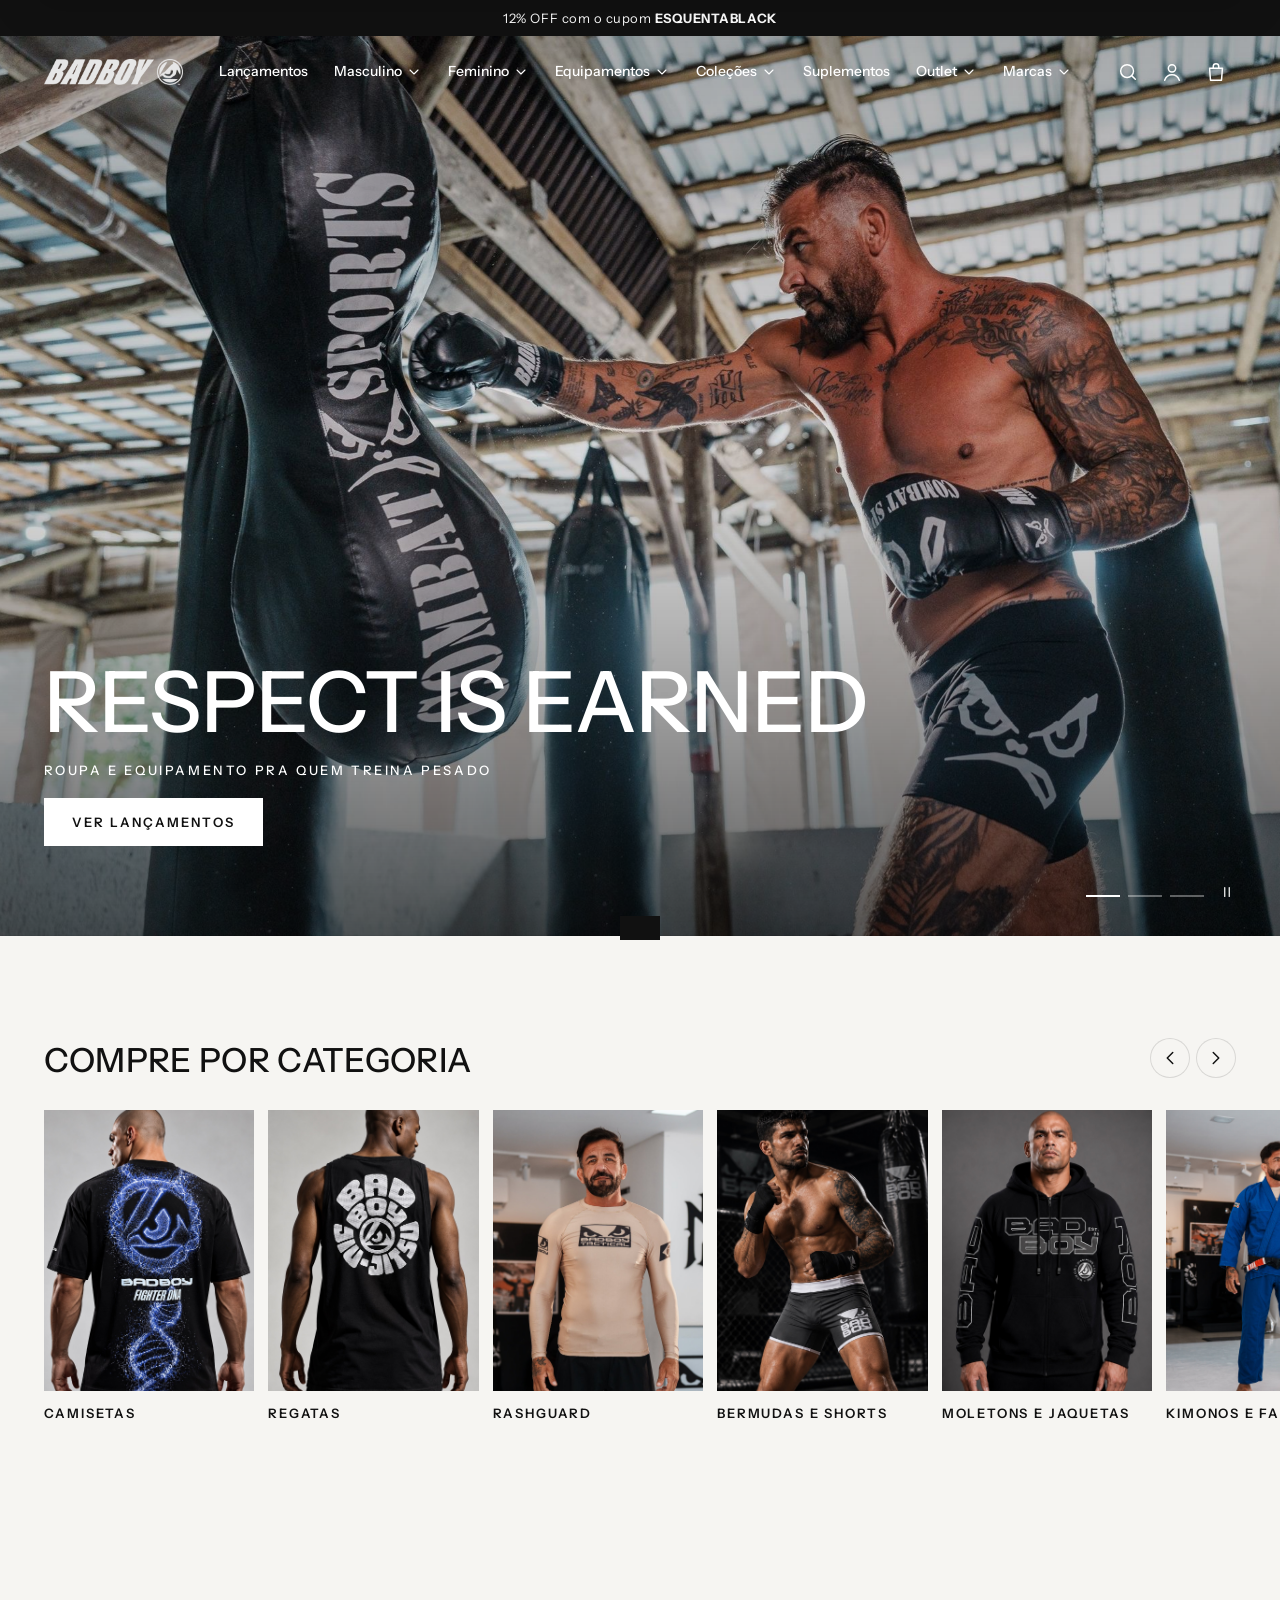
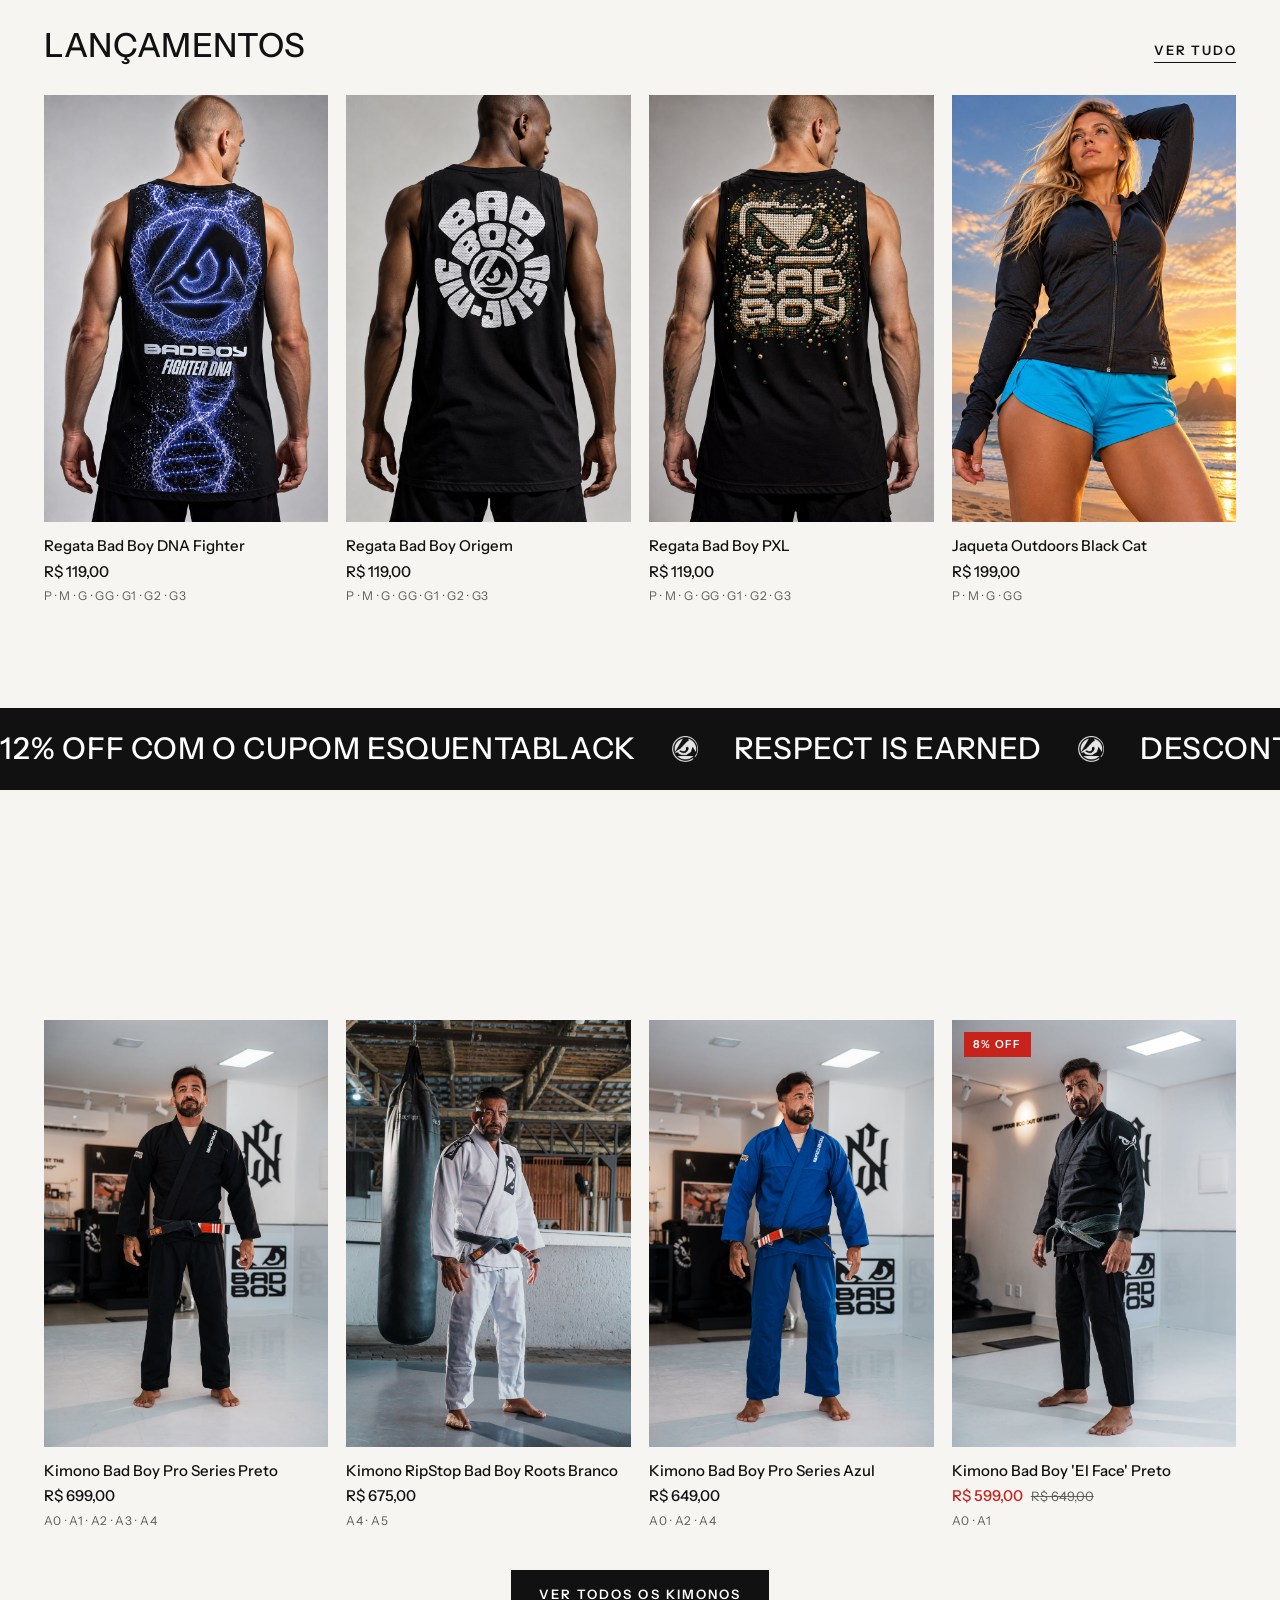
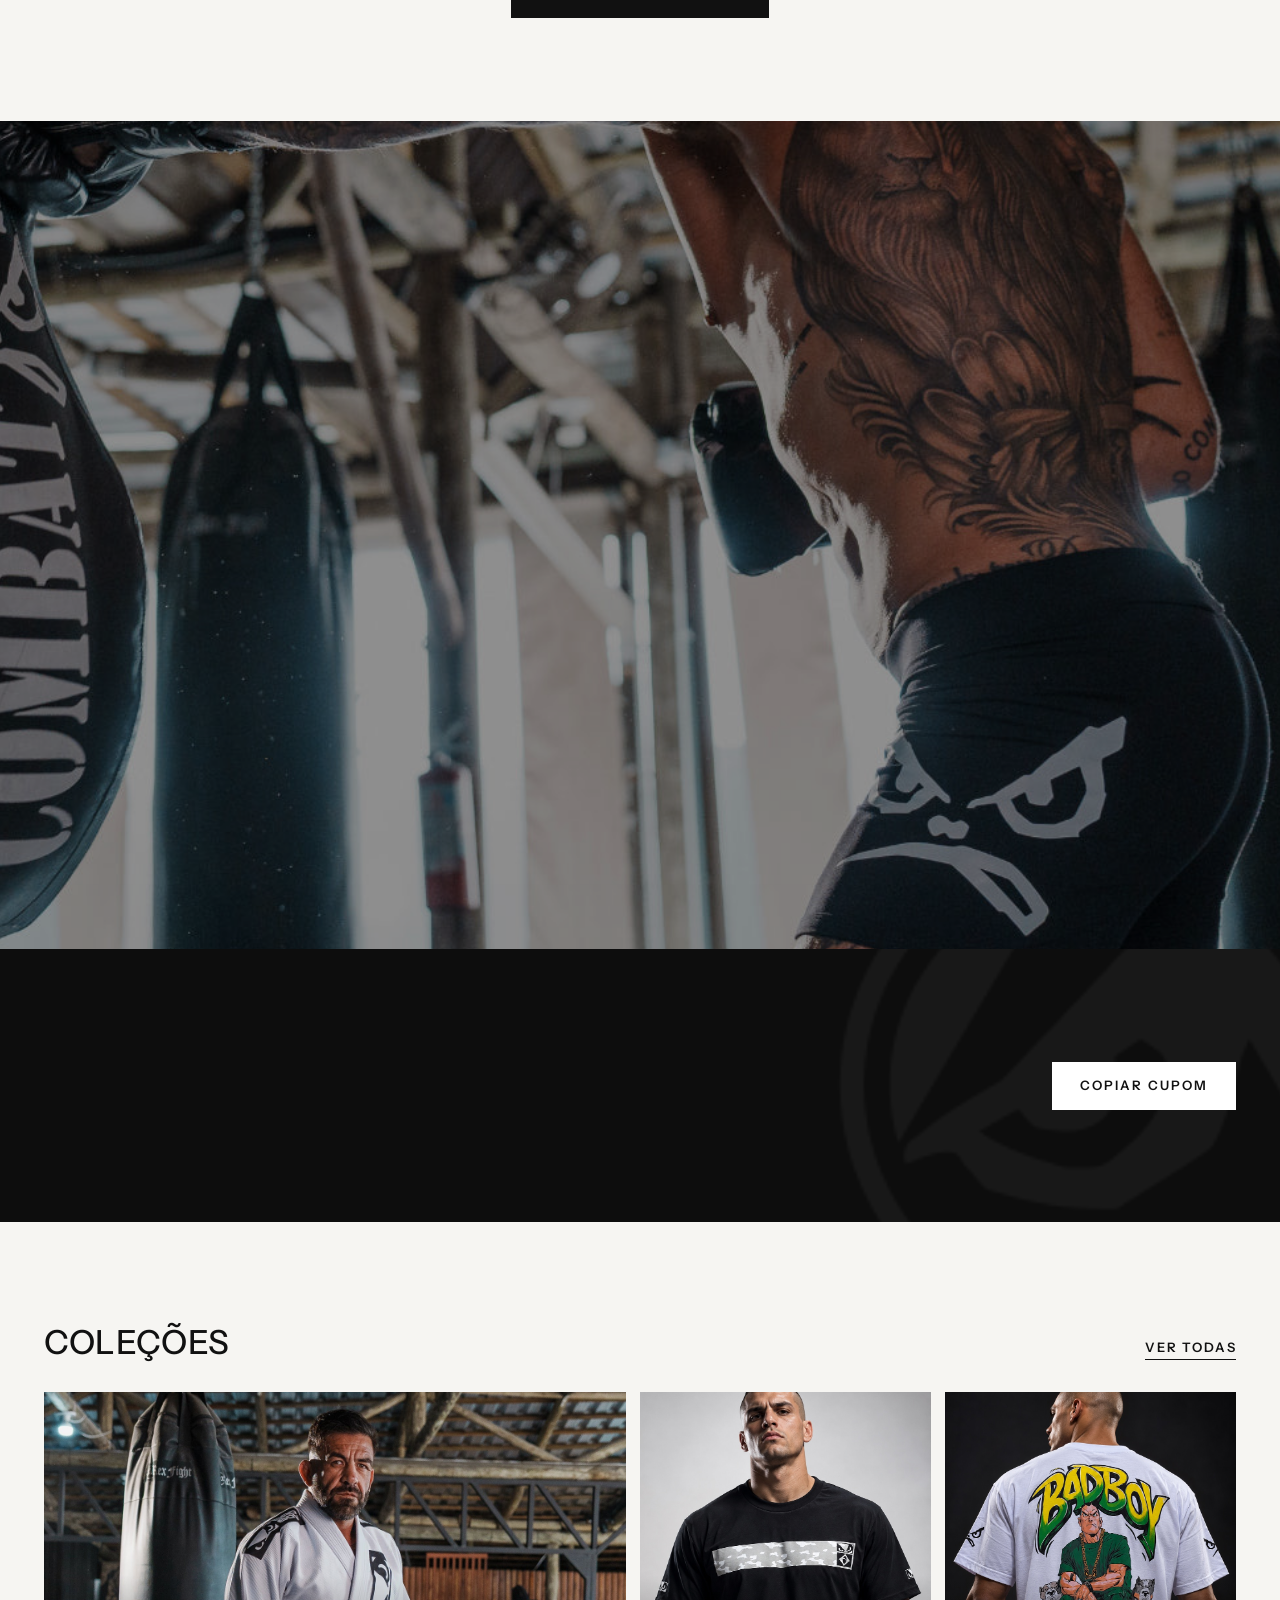
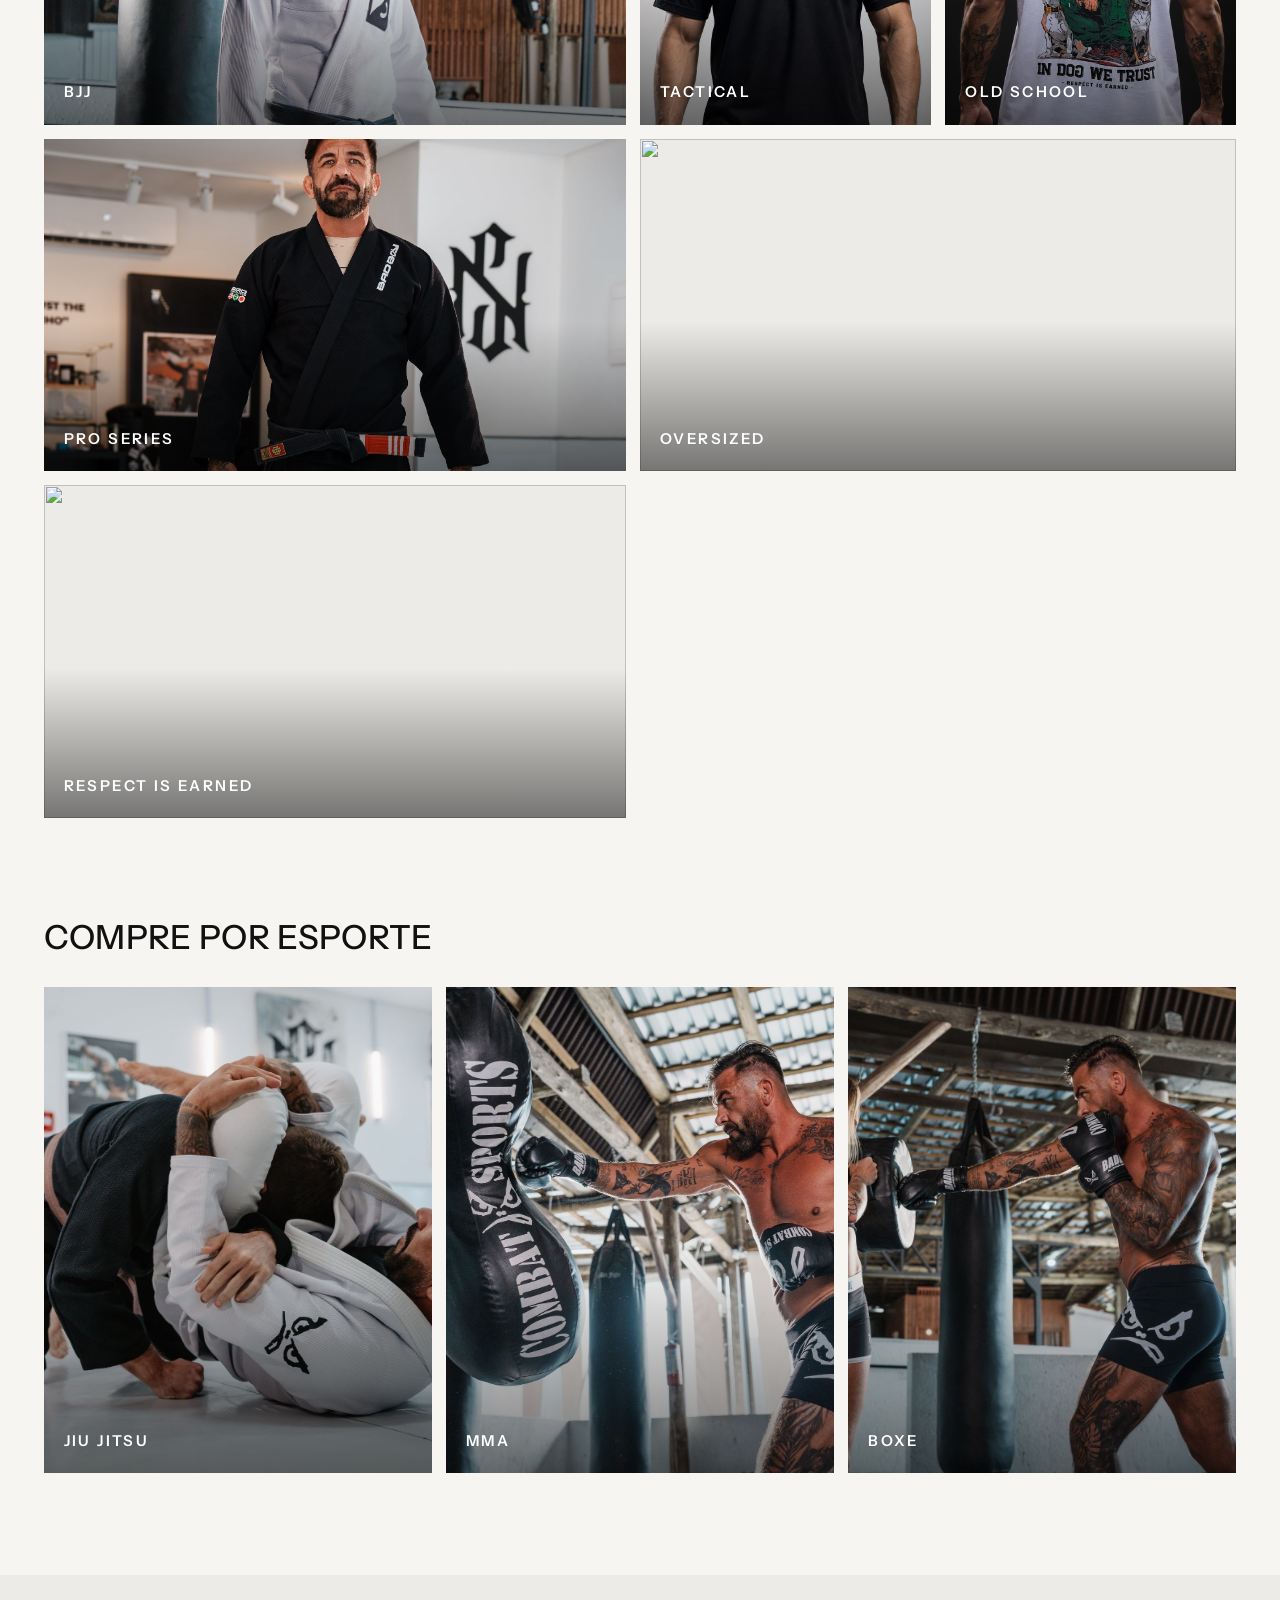
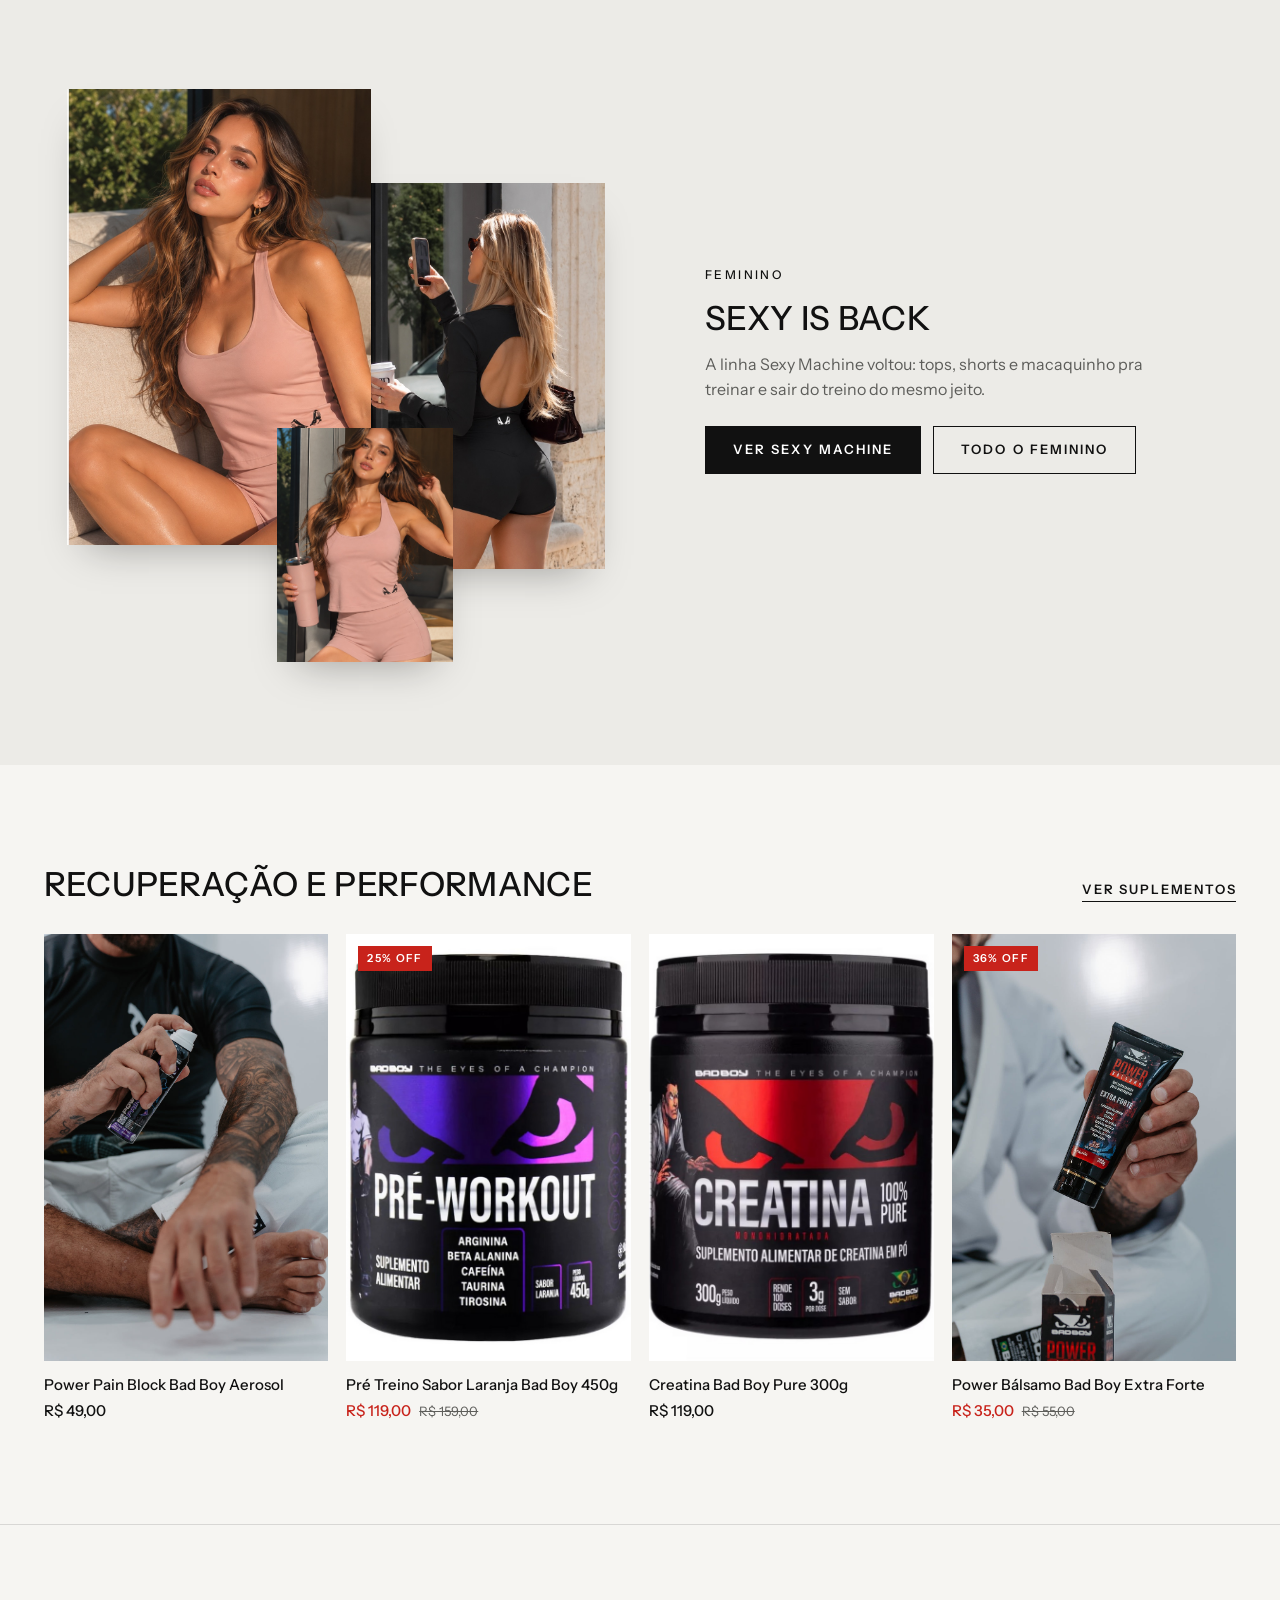
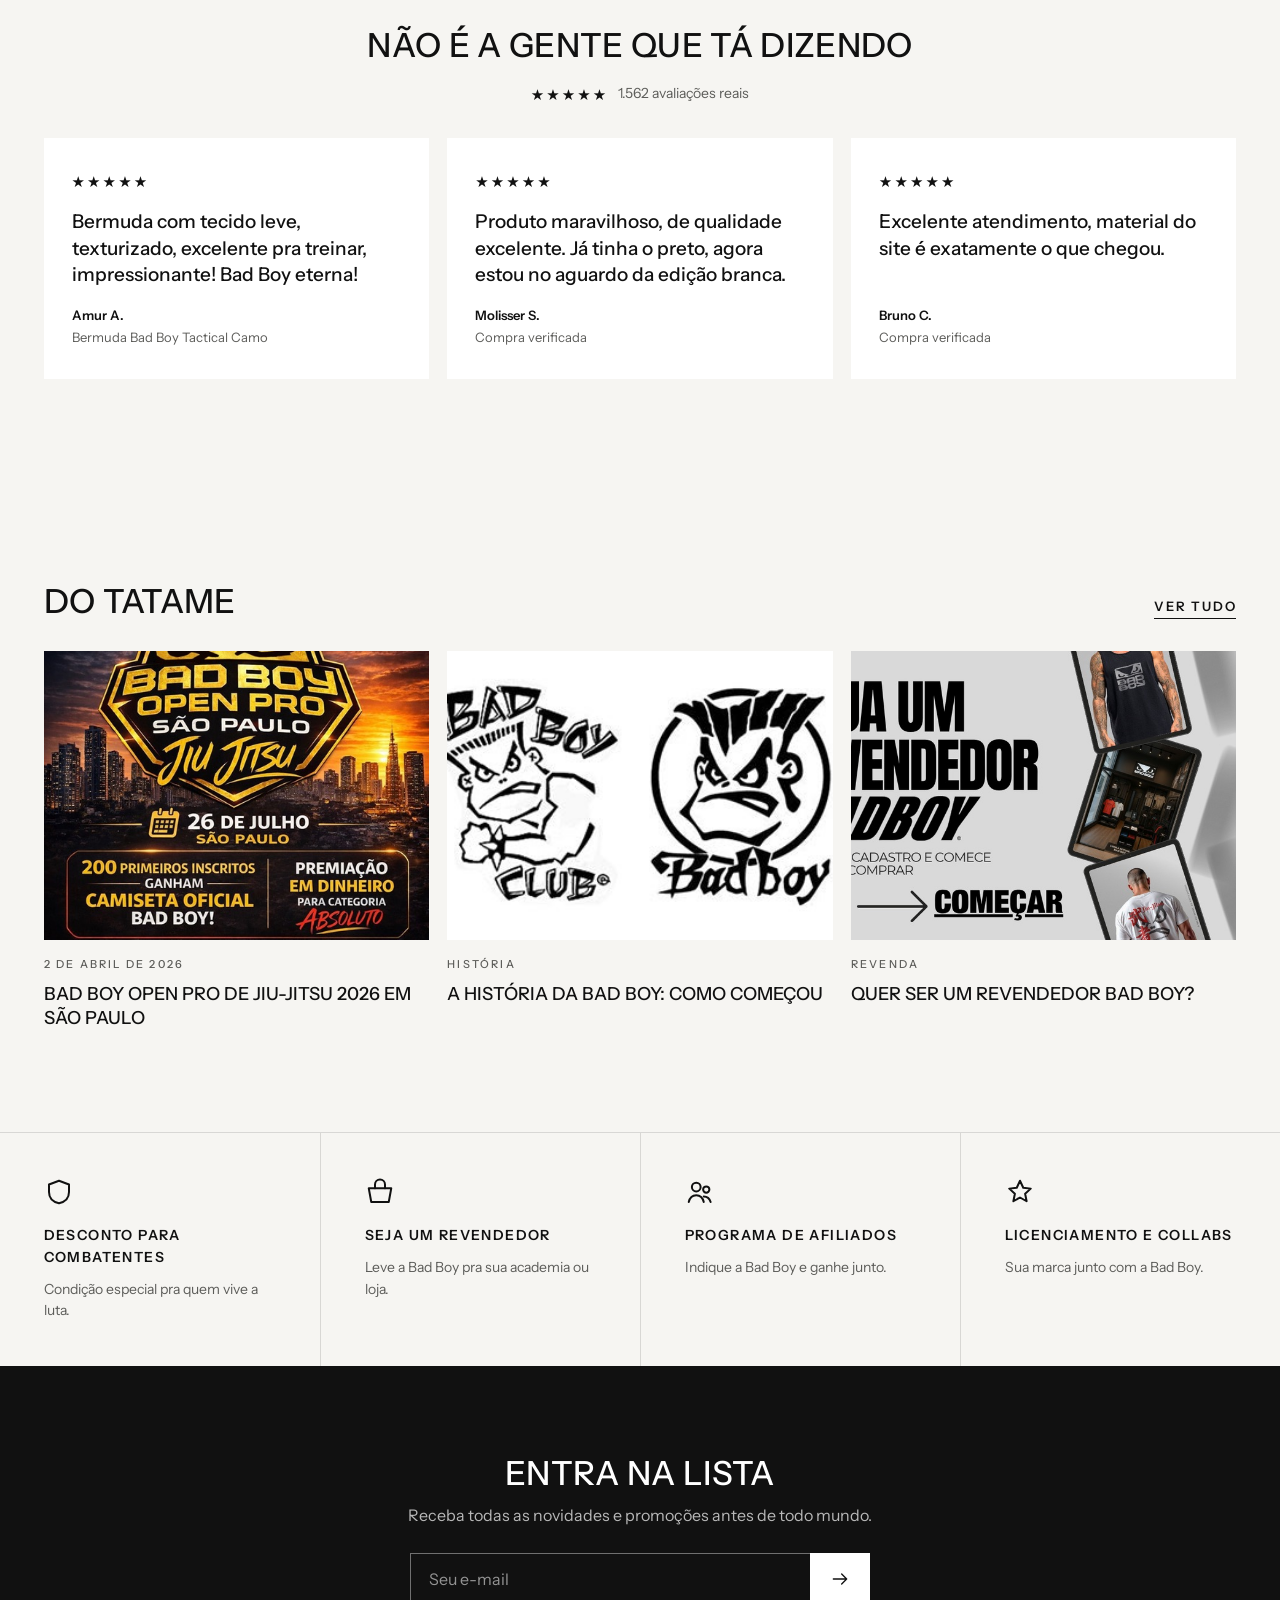
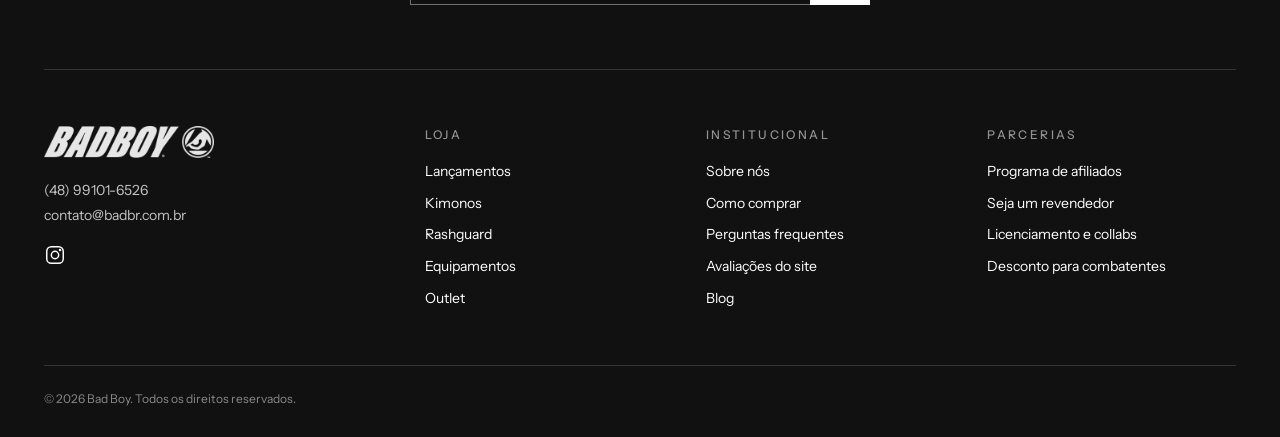
==== commit 34ec5835: "Categorias: pagina de categoria ao vivo, menu completo e trilho na home Pagina colecao.html puxa cad" ====
--- a/index.html
+++ b/index.html
@@ -10,7 +10,7 @@
 <link rel="preconnect" href="https://fonts.googleapis.com">
 <link rel="preconnect" href="https://fonts.gstatic.com" crossorigin>
 <link href="https://fonts.googleapis.com/css2?family=Instrument+Sans:ital,wght@0,400;0,500;0,600;0,700;1,600&display=swap" rel="stylesheet">
-<link rel="stylesheet" href="styles.css?v=4">
+<link rel="stylesheet" href="styles.css?v=6">
 </head>
 <body>
 
@@ -30,44 +30,7 @@
       <svg viewBox="0 0 24 24"><path d="M3 7h18M3 12h18M3 17h18"/></svg>
     </button>
     <a href="#" class="header__logo"><img src="img/logo.png" alt="Bad Boy" width="848" height="156"></a>
-    <nav class="header__nav" aria-label="Principal">
-      <a href="#lancamentos">Lançamentos</a>
-      <a href="https://badboy.com.br/collections/bad-boy">Masculino</a>
-      <a href="#feminino">Feminino</a>
-      <a href="https://badboy.com.br/collections/equipamentos-de-luta">Equipamentos</a>
-      <div class="mega">
-        <button class="mega__trigger">Coleções <svg viewBox="0 0 24 24"><path d="m6 9 6 6 6-6"/></svg></button>
-        <div class="mega__panel">
-          <div class="mega__links">
-            <p class="eyebrow">Coleções</p>
-            <a href="https://badboy.com.br/collections/tactical">Tactical</a>
-            <a href="https://badboy.com.br/collections/bjj">BJJ</a>
-            <a href="https://badboy.com.br/collections/pro-series">Pro Series</a>
-            <a href="https://badboy.com.br/collections/old-school">Old School</a>
-            <a href="https://badboy.com.br/collections/respect-is-earned">Respect is Earned</a>
-            <a href="https://badboy.com.br/collections/sexy-machine">Sexy Machine</a>
-          </div>
-          <div class="mega__links">
-            <p class="eyebrow">Por esporte</p>
-            <a href="https://badboy.com.br/collections/jiu-jitsu">Jiu Jitsu</a>
-            <a href="https://badboy.com.br/collections/mma">MMA</a>
-            <a href="https://badboy.com.br/collections/boxe">Boxe</a>
-            <a href="https://badboy.com.br/collections/bodybuilding">Bodybuilding</a>
-            <a href="https://badboy.com.br/collections/surf">Surf</a>
-          </div>
-          <a class="mega__promo" href="https://badboy.com.br/collections/tactical">
-            <img src="img/col-tactical.jpg" alt="" loading="lazy">
-            <span>Tactical</span>
-          </a>
-          <a class="mega__promo" href="https://badboy.com.br/collections/pro-series">
-            <img src="img/col-proseries.jpg" alt="" loading="lazy">
-            <span>Pro Series</span>
-          </a>
-        </div>
-      </div>
-      <a href="#suplementos">Suplementos</a>
-      <a href="https://badboy.com.br/collections/outlet" class="is-sale">Outlet</a>
-    </nav>
+    <nav class="header__nav" aria-label="Principal"></nav>
     <div class="header__icons">
       <button class="icon-btn" aria-label="Buscar" data-open="search"><svg viewBox="0 0 24 24"><circle cx="11" cy="11" r="7"/><path d="m20 20-3.5-3.5"/></svg></button>
       <a class="icon-btn hide-sm" aria-label="Minha conta" href="https://badboy.com.br/account"><svg viewBox="0 0 24 24"><circle cx="12" cy="8" r="4"/><path d="M4 21c1.5-4 4.5-6 8-6s6.5 2 8 6"/></svg></a>
@@ -114,11 +77,35 @@
     </div>
   </section>
 
+  <!-- CATEGORIAS -->
+  <section class="section rail" id="categorias">
+    <div class="section__head reveal">
+      <h2 class="h2">Compre por categoria</h2>
+      <div class="rail__arrows">
+        <button class="icon-btn" data-rail="-1" aria-label="Anterior"><svg viewBox="0 0 24 24"><path d="m15 6-6 6 6 6"/></svg></button>
+        <button class="icon-btn" data-rail="1" aria-label="Próximo"><svg viewBox="0 0 24 24"><path d="m9 6 6 6-6 6"/></svg></button>
+      </div>
+    </div>
+    <div class="rail__track">
+      <a class="cat reveal" href="colecao.html?c=camisetas"><div class="cat__img"><img src="img/cat-camisetas.jpg" alt="" loading="lazy"></div><span>Camisetas</span></a>
+      <a class="cat reveal" href="colecao.html?c=regatas"><div class="cat__img"><img src="img/p/regata-bad-boy-origem-1.jpg" alt="" loading="lazy"></div><span>Regatas</span></a>
+      <a class="cat reveal" href="colecao.html?c=rashguard-todas"><div class="cat__img"><img src="img/p/rashguard-bad-boy-tactical-tan-2-6-1.jpg" alt="" loading="lazy"></div><span>Rashguard</span></a>
+      <a class="cat reveal" href="colecao.html?c=bermudas-e-shorts"><div class="cat__img"><img src="img/cat-bermudas.jpg" alt="" loading="lazy"></div><span>Bermudas e shorts</span></a>
+      <a class="cat reveal" href="colecao.html?c=moletons-e-jaquetas-1"><div class="cat__img"><img src="img/cat-moletom.jpg" alt="" loading="lazy"></div><span>Moletons e jaquetas</span></a>
+      <a class="cat reveal" href="colecao.html?c=kimonos"><div class="cat__img"><img src="img/p/kimono-bad-boy-pro-series-preto-copia-1.jpg" alt="" loading="lazy"></div><span>Kimonos e faixas</span></a>
+      <a class="cat reveal" href="colecao.html?c=cueca-bad-boy"><div class="cat__img"><img src="https://cdn.shopify.com/s/files/1/0725/9832/3484/files/Kitde6BoxerBJJ.webp?width=600" alt="" loading="lazy"></div><span>Cuecas</span></a>
+      <a class="cat reveal" href="colecao.html?c=bones"><div class="cat__img"><img src="https://cdn.shopify.com/s/files/1/0725/9832/3484/files/E31DF5E6-1EA0-43DF-A3B2-92AF7551A83B.jpg?width=600" alt="" loading="lazy"></div><span>Bonés e gorros</span></a>
+      <a class="cat reveal" href="colecao.html?c=bad-girl"><div class="cat__img"><img src="img/p/macaquinho-sexy-machine-soft-black-1.jpg" alt="" loading="lazy"></div><span>Feminino</span></a>
+      <a class="cat reveal" href="colecao.html?c=equipamentos-de-luta"><div class="cat__img"><img src="https://cdn.shopify.com/s/files/1/0725/9832/3484/files/7_Luva_de_Boxe_12_Oz_Alpha_Series_Bad_Boy_face.jpg?width=600" alt="" loading="lazy"></div><span>Equipamentos</span></a>
+      <a class="cat reveal" href="colecao.html?c=suplemento"><div class="cat__img"><img src="img/p/pre-treino-sabor-laranja-bad-boy-450g-1.jpg" alt="" loading="lazy"></div><span>Suplementos</span></a>
+    </div>
+  </section>
+
   <!-- LANÇAMENTOS -->
   <section class="section" id="lancamentos">
     <div class="section__head reveal">
       <h2 class="h2">Lançamentos</h2>
-      <a href="https://badboy.com.br/collections/lancamentos" class="link">Ver tudo</a>
+      <a href="colecao.html?c=lancamentos" class="link">Ver tudo</a>
     </div>
     <div class="grid grid--4" data-products="novos"></div>
   </section>
@@ -148,7 +135,7 @@
       </div>
     </div>
     <div class="grid grid--4 tab-grid" data-products="kimonos"></div>
-    <div class="section__foot"><a href="https://badboy.com.br/collections/kimonos" class="btn" id="tab-cta">Ver todos os kimonos</a></div>
+    <div class="section__foot"><a href="colecao.html?c=kimonos" class="btn" id="tab-cta">Ver todos os kimonos</a></div>
   </section>
 
   <!-- FAIXA DE IMAGEM (no lugar do vídeo do tema) -->
@@ -157,7 +144,7 @@
     <div class="feature-media__copy reveal">
       <p class="eyebrow">Campanha Fighter DNA</p>
       <h2 class="display">Disciplina no sangue.<br>Atitude sem limite.</h2>
-      <a href="https://badboy.com.br/collections/lancamentos" class="btn btn--light">Conhecer a coleção</a>
+      <a href="colecao.html?c=lancamentos" class="btn btn--light">Conhecer a coleção</a>
     </div>
   </section>
 
@@ -181,14 +168,25 @@
   <section class="section">
     <div class="section__head reveal">
       <h2 class="h2">Coleções</h2>
-      <a href="https://badboy.com.br/collections" class="link">Ver todas</a>
+      <a href="colecao.html?c=all" class="link">Ver todas</a>
     </div>
     <div class="collage">
-      <a class="tile tile--wide reveal" href="https://badboy.com.br/collections/bjj"><img src="img/kimono-roots.jpg" alt="" loading="lazy"><span>BJJ</span></a>
-      <a class="tile reveal" href="https://badboy.com.br/collections/tactical"><img src="img/col-tactical.jpg" alt="" loading="lazy"><span>Tactical</span></a>
-      <a class="tile reveal" href="https://badboy.com.br/collections/old-school"><img src="img/col-oldschool.jpg" alt="" loading="lazy"><span>Old School</span></a>
-      <a class="tile reveal" href="https://badboy.com.br/collections/pro-series"><img src="img/hero-kimono-preto.jpg" alt="" loading="lazy"><span>Pro Series</span></a>
-      <a class="tile tile--wide reveal" href="https://badboy.com.br/collections/jiu-jitsu"><img src="img/luta-jiu.jpg" alt="" loading="lazy" class="pos-mid"><span>Jiu Jitsu</span></a>
+      <a class="tile tile--wide reveal" href="colecao.html?c=bjj"><img src="img/kimono-roots.jpg" alt="" loading="lazy"><span>BJJ</span></a>
+      <a class="tile reveal" href="colecao.html?c=tactical"><img src="img/col-tactical.jpg" alt="" loading="lazy"><span>Tactical</span></a>
+      <a class="tile reveal" href="colecao.html?c=old-school"><img src="img/col-oldschool.jpg" alt="" loading="lazy"><span>Old School</span></a>
+      <a class="tile reveal" href="colecao.html?c=pro-series"><img src="img/hero-kimono-preto.jpg" alt="" loading="lazy"><span>Pro Series</span></a>
+      <a class="tile reveal" href="colecao.html?c=camisetas-oversized"><img src="https://cdn.shopify.com/s/files/1/0725/9832/3484/files/22.9A.png?width=900" alt="" loading="lazy"><span>Oversized</span></a>
+      <a class="tile reveal" href="colecao.html?c=respect-is-earned"><img src="https://cdn.shopify.com/s/files/1/0725/9832/3484/files/Regata_Bad_Boy_Oversized_Jiu_Jitsu_Respect_1.jpg?width=900" alt="" loading="lazy"><span>Respect is earned</span></a>
+    </div>
+  </section>
+
+  <!-- POR ESPORTE -->
+  <section class="section section--tight">
+    <div class="section__head reveal"><h2 class="h2">Compre por esporte</h2></div>
+    <div class="sports">
+      <a class="tile reveal" href="colecao.html?c=jiu-jitsu"><img src="img/luta-jiu.jpg" alt="" loading="lazy"><span>Jiu Jitsu</span></a>
+      <a class="tile reveal" href="colecao.html?c=mma"><img src="img/luta-saco.jpg" alt="" loading="lazy"><span>MMA</span></a>
+      <a class="tile reveal" href="colecao.html?c=boxe"><img src="img/luta-manopla.jpg" alt="" loading="lazy" class="pos-right"><span>Boxe</span></a>
     </div>
   </section>
 
@@ -204,8 +202,8 @@
       <h2 class="h2">Sexy is back</h2>
       <p>A linha Sexy Machine voltou: tops, shorts e macaquinho pra treinar e sair do treino do mesmo jeito.</p>
       <div class="callout__btns">
-        <a href="https://badboy.com.br/collections/sexy-machine" class="btn">Ver Sexy Machine</a>
-        <a href="https://badboy.com.br/collections/fitness" class="btn btn--ghost">Todo o feminino</a>
+        <a href="colecao.html?c=sexy-machine" class="btn">Ver Sexy Machine</a>
+        <a href="colecao.html?c=fitness" class="btn btn--ghost">Todo o feminino</a>
       </div>
     </div>
   </section>
@@ -214,7 +212,7 @@
   <section class="section" id="suplementos">
     <div class="section__head reveal">
       <h2 class="h2">Recuperação e performance</h2>
-      <a href="https://badboy.com.br/collections/suplemento" class="link">Ver suplementos</a>
+      <a href="colecao.html?c=suplemento" class="link">Ver suplementos</a>
     </div>
     <div class="grid grid--4" data-products="supl"></div>
   </section>
@@ -312,11 +310,11 @@
     </div>
     <div>
       <p class="eyebrow">Loja</p>
-      <a href="https://badboy.com.br/collections/lancamentos">Lançamentos</a>
-      <a href="https://badboy.com.br/collections/kimonos">Kimonos</a>
-      <a href="https://badboy.com.br/collections/rashguard-todas">Rashguard</a>
-      <a href="https://badboy.com.br/collections/equipamentos-de-luta">Equipamentos</a>
-      <a href="https://badboy.com.br/collections/outlet">Outlet</a>
+      <a href="colecao.html?c=lancamentos">Lançamentos</a>
+      <a href="colecao.html?c=kimonos">Kimonos</a>
+      <a href="colecao.html?c=rashguard-todas">Rashguard</a>
+      <a href="colecao.html?c=equipamentos-de-luta">Equipamentos</a>
+      <a href="colecao.html?c=outlet">Outlet</a>
     </div>
     <div>
       <p class="eyebrow">Institucional</p>
@@ -340,17 +338,7 @@
 <!-- MENU CELULAR -->
 <aside class="drawer drawer--left" id="menu" aria-hidden="true">
   <div class="drawer__head"><img src="img/logo.png" alt="Bad Boy" class="drawer__logo"><button class="icon-btn" data-close aria-label="Fechar"><svg viewBox="0 0 24 24"><path d="M6 6l12 12M18 6 6 18"/></svg></button></div>
-  <nav class="drawer__nav">
-    <a href="#lancamentos" data-close>Lançamentos</a>
-    <a href="https://badboy.com.br/collections/bad-boy">Masculino</a>
-    <a href="#feminino" data-close>Feminino</a>
-    <a href="https://badboy.com.br/collections/equipamentos-de-luta">Equipamentos</a>
-    <a href="https://badboy.com.br/collections/tactical">Tactical</a>
-    <a href="https://badboy.com.br/collections/bjj">BJJ</a>
-    <a href="https://badboy.com.br/collections/pro-series">Pro Series</a>
-    <a href="#suplementos" data-close>Suplementos</a>
-    <a href="https://badboy.com.br/collections/outlet" class="is-sale">Outlet</a>
-  </nav>
+  <nav class="drawer__nav"></nav>
 </aside>
 
 <!-- BUSCA -->
@@ -386,7 +374,9 @@
 <div class="scrim" data-close></div>
 <div class="toast" role="status"></div>
 
+<script src="menu.js?v=1"></script>
 <script src="products.js?v=1"></script>
-<script src="main.js?v=1"></script>
+<script src="common.js?v=1"></script>
+<script src="home.js?v=1"></script>
 </body>
 </html>
--- a/styles.css
+++ b/styles.css
@@ -144,15 +144,17 @@
   position: absolute; left: 0; right: 0; top: 100%;
   background: var(--bg); color: var(--ink); box-shadow: 0 1px 0 var(--line), 0 30px 40px -30px rgba(0, 0, 0, .25);
   padding: 36px var(--pad) 44px;
-  display: grid; grid-template-columns: 1fr 1fr 1.3fr 1.3fr; gap: 32px;
+  display: flex; gap: 56px;
   opacity: 0; visibility: hidden; transform: translateY(-8px);
   transition: opacity .3s var(--ease), transform .3s var(--ease), visibility .3s;
 }
 .mega:hover .mega__panel, .mega:focus-within .mega__panel { opacity: 1; visibility: visible; transform: none; }
-.mega__links { display: flex; flex-direction: column; gap: 10px; font-size: 15px; }
+.mega__links { display: flex; flex-direction: column; gap: 10px; font-size: 15px; min-width: 170px; }
+.mega__promos { margin-left: auto; display: grid; grid-template-columns: repeat(2, minmax(0, 240px)); gap: 16px; }
+.mega__promos:empty { display: none; }
 .mega__links .eyebrow { color: var(--ink-2); margin-bottom: 6px; }
 .mega__links a:hover { text-decoration: underline; text-underline-offset: 4px; }
-.mega__promo { position: relative; overflow: hidden; aspect-ratio: 4 / 3; }
+.mega__promo { position: relative; overflow: hidden; aspect-ratio: 4 / 5; }
 .mega__promo img { width: 100%; height: 100%; object-fit: cover; object-position: center 20%; transition: transform .8s var(--ease); }
 .mega__promo:hover img { transform: scale(1.05); }
 .mega__promo span {
@@ -409,6 +411,118 @@
 }
 .toast.is-on { transform: translate(-50%, 0); }
 
+/* menu do celular em sanfona */
+.drawer__nav { overflow-y: auto; }
+.drawer__group summary {
+  list-style: none; cursor: pointer; display: flex; justify-content: space-between; align-items: center;
+  padding: 14px 0; border-bottom: 1px solid var(--line);
+  font-size: 18px; font-weight: 500; text-transform: uppercase; letter-spacing: .04em;
+}
+.drawer__group summary::-webkit-details-marker { display: none; }
+.drawer__group summary svg { width: 18px; height: 18px; transition: transform .3s var(--ease); }
+.drawer__group[open] summary svg { transform: rotate(45deg); }
+.drawer__group div { display: flex; flex-direction: column; padding: 6px 0 12px 12px; border-bottom: 1px solid var(--line); }
+.drawer__group div a { padding: 8px 0; font-size: 15px; border: 0; text-transform: none; letter-spacing: 0; font-weight: 400; }
+
+/* trilho de categorias */
+.rail { overflow: hidden; }
+.rail__arrows { display: flex; gap: 6px; }
+.rail__arrows .icon-btn { box-shadow: inset 0 0 0 1px var(--line); border-radius: 50%; transition: background .3s, color .3s; }
+.rail__arrows .icon-btn:hover { background: var(--ink); color: var(--white); }
+.rail__track {
+  display: grid; grid-auto-flow: column; grid-auto-columns: calc((100% - 4 * 14px) / 5.4); gap: 14px;
+  overflow-x: auto; scroll-snap-type: x mandatory; scrollbar-width: none;
+  margin-right: calc(var(--pad) * -1); padding-right: var(--pad);
+}
+.rail__track::-webkit-scrollbar { display: none; }
+.cat { scroll-snap-align: start; display: flex; flex-direction: column; gap: 12px; }
+.cat__img { aspect-ratio: 3 / 4; overflow: hidden; background: var(--bg-2); }
+.cat__img img { width: 100%; height: 100%; object-fit: cover; object-position: center 20%; transition: transform 1.2s var(--ease); }
+.cat:hover .cat__img img { transform: scale(1.06); }
+.cat span { font-size: 13px; font-weight: 600; letter-spacing: .14em; text-transform: uppercase; }
+
+/* por esporte */
+.section--tight { padding-top: 0; }
+.sports { display: grid; grid-template-columns: repeat(3, 1fr); gap: 14px; }
+.sports .tile { aspect-ratio: 4 / 5; }
+.tile img.pos-right { object-position: 70% center; }
+
+/* página de categoria */
+.page-solid .header { margin-bottom: 0; }
+.col-hero { padding: clamp(28px, 4vw, 56px) var(--pad) 24px; text-align: center; display: flex; flex-direction: column; align-items: center; gap: 14px; }
+.crumbs { display: flex; flex-wrap: wrap; justify-content: center; gap: 8px; font-size: 12px; letter-spacing: .14em; text-transform: uppercase; color: var(--ink-2); }
+.crumbs > * + *::before { content: "/"; margin-right: 8px; opacity: .5; }
+.crumbs span:empty { display: none; }
+.crumbs a:hover { color: var(--ink); }
+.col-title { font-size: clamp(36px, 5.6vw, 84px); }
+.col-desc { max-width: 620px; color: var(--ink-2); }
+.col-desc:empty { display: none; }
+.chips { display: flex; gap: 8px; max-width: 100%; overflow-x: auto; scrollbar-width: none; padding: 6px 2px; }
+.chips:empty { display: none; }
+.chips::-webkit-scrollbar { display: none; }
+.chip {
+  flex: none; padding: 9px 16px; font-size: 13px; font-weight: 500; white-space: nowrap;
+  box-shadow: inset 0 0 0 1px var(--line); transition: box-shadow .25s, background .25s, color .25s;
+}
+.chip:hover { box-shadow: inset 0 0 0 1px var(--ink); }
+.chip.is-on { background: var(--ink); color: var(--white); box-shadow: none; }
+
+.col-body { display: grid; grid-template-columns: 250px 1fr; gap: 40px; padding: 8px var(--pad) clamp(56px, 8vw, 110px); align-items: start; }
+.filters { position: sticky; top: calc(var(--header-h) + 20px); bottom: auto; transform: none; width: auto; z-index: 1; background: none; max-height: calc(100vh - var(--header-h) - 40px); }
+.filters__head, .filters__foot, .filters .drawer__head { display: none; }
+.filters__body { overflow-y: auto; }
+.filter { border-bottom: 1px solid var(--line); padding: 16px 0; }
+.filter summary {
+  list-style: none; cursor: pointer; display: flex; justify-content: space-between; align-items: center;
+  font-size: 13px; font-weight: 600; letter-spacing: .14em; text-transform: uppercase;
+}
+.filter summary::-webkit-details-marker { display: none; }
+.filter summary::after { content: "−"; font-size: 18px; font-weight: 400; }
+.filter:not([open]) summary::after { content: "+"; }
+.filter .sizes { margin-top: 14px; }
+.filter .sizes button { min-width: 42px; height: 38px; font-size: 13px; }
+.filter__list { display: flex; flex-direction: column; gap: 10px; margin-top: 14px; font-size: 14px; }
+.filter__list label { display: flex; gap: 10px; align-items: center; cursor: pointer; }
+.filter__list input { accent-color: var(--ink); width: 16px; height: 16px; }
+
+.toolbar { display: flex; align-items: center; gap: 18px; padding-bottom: 16px; border-bottom: 1px solid var(--line); margin-bottom: 18px; }
+.toolbar__filter { display: none; align-items: center; gap: 8px; font-size: 13px; font-weight: 600; letter-spacing: .14em; text-transform: uppercase; }
+.toolbar__filter svg { width: 20px; height: 20px; }
+.toolbar__count { font-size: 14px; color: var(--ink-2); }
+.toolbar__sort { margin-left: auto; display: flex; align-items: center; gap: 10px; font-size: 13px; }
+.toolbar__sort span { color: var(--ink-2); letter-spacing: .1em; text-transform: uppercase; font-size: 12px; }
+.toolbar__sort select {
+  font: 500 14px var(--font); color: var(--ink); background: transparent; border: 0; cursor: pointer;
+  padding: 6px 22px 6px 4px; appearance: none;
+  background-image: url("data:image/svg+xml,%3Csvg xmlns='http://www.w3.org/2000/svg' viewBox='0 0 24 24' fill='none' stroke='%23111' stroke-width='1.6'%3E%3Cpath d='m6 9 6 6 6-6'/%3E%3C/svg%3E");
+  background-repeat: no-repeat; background-position: right center; background-size: 16px;
+}
+.toolbar__cols { display: flex; gap: 2px; }
+.toolbar__cols button { width: 34px; height: 34px; display: grid; place-items: center; opacity: .35; transition: opacity .2s; }
+.toolbar__cols button.is-on, .toolbar__cols button:hover { opacity: 1; }
+.toolbar__cols svg { width: 20px; height: 20px; }
+
+.active-filters { display: flex; flex-wrap: wrap; gap: 8px; margin-bottom: 18px; }
+.active-filters:empty { display: none; }
+.pill { display: inline-flex; align-items: center; gap: 6px; padding: 7px 10px 7px 14px; background: var(--bg-2); font-size: 13px; transition: background .2s; }
+.pill:hover { background: #dedcd6; }
+.pill svg { width: 14px; height: 14px; }
+.pill--clear { background: none; text-decoration: underline; text-underline-offset: 3px; padding-left: 6px; }
+
+.col-grid { grid-template-columns: repeat(3, 1fr); }
+.col-grid.grid--wide { grid-template-columns: repeat(2, 1fr); }
+.skeleton { aspect-ratio: 2 / 3; background: linear-gradient(100deg, var(--bg-2) 40%, #f2f1ed 50%, var(--bg-2) 60%) 0 0 / 300% 100%; animation: shimmer 1.4s linear infinite; }
+@keyframes shimmer { to { background-position: -150% 0; } }
+.col-empty { grid-column: 1 / -1; text-align: center; padding: 60px 0; display: flex; flex-direction: column; align-items: center; gap: 12px; color: var(--ink-2); }
+.col-empty .h3 { color: var(--ink); }
+.col-more { display: flex; flex-direction: column; align-items: center; gap: 14px; margin-top: 48px; font-size: 14px; color: var(--ink-2); }
+.col-more[hidden] { display: none; }
+.col-more__bar { width: 200px; height: 2px; background: var(--line); }
+.col-more__bar span { display: block; height: 100%; background: var(--ink); transition: width .5s var(--ease); }
+.card__badge--out { background: var(--ink-2); }
+.card.is-soldout .card__media img { opacity: .55; }
+.search__none { grid-column: 1 / -1; color: var(--ink-2); }
+
 /* entrada no scroll */
 .reveal { opacity: 0; transform: translateY(28px); transition: opacity .9s var(--ease), transform .9s var(--ease); }
 .reveal.is-in { opacity: 1; transform: none; }
@@ -434,6 +548,16 @@
   .perk:nth-child(3) { border-left: 0; }
   .perk:nth-child(n + 3) { border-top: 1px solid var(--line); }
   .search__results { grid-template-columns: repeat(3, 1fr); }
+  .rail__track { grid-auto-columns: calc((100% - 2 * 14px) / 3.3); }
+  .col-body { grid-template-columns: 1fr; }
+  .filters { position: fixed; top: 0; bottom: 0; left: 0; z-index: 60; width: min(380px, 90vw); max-height: none; background: var(--bg); transform: translateX(-100%); display: flex; flex-direction: column; }
+  .filters.is-on { transform: none; }
+  .filters .drawer__head { display: flex; }
+  .filters__body { flex: 1; padding: 0 22px; }
+  .filters__foot { display: grid; grid-template-columns: 1fr 1.4fr; gap: 10px; padding: 16px 22px; border-top: 1px solid var(--line); }
+  .toolbar__filter { display: inline-flex; }
+  .col-grid { grid-template-columns: repeat(2, 1fr); }
+  .col-grid.grid--wide { grid-template-columns: 1fr; }
 }
 @media (max-width: 760px) {
   :root { --header-h: 60px; }
@@ -463,4 +587,13 @@
   .modal__info { padding: 22px 18px 24px; }
   .search__results { grid-template-columns: repeat(2, 1fr); }
   .feature-media { height: 78svh; }
-}
+  .rail__arrows { display: none; }
+  .rail__track { grid-auto-columns: 42%; gap: 10px; }
+  .sports { grid-template-columns: 1fr 1fr; gap: 8px; }
+  .sports .tile:first-child { grid-column: span 2; aspect-ratio: 16 / 10; }
+  .toolbar { gap: 12px; flex-wrap: wrap; }
+  .toolbar__count { order: 3; width: 100%; font-size: 13px; }
+  .toolbar__sort span { display: none; }
+  .toolbar__cols { display: none; }
+  .col-hero { gap: 10px; }
+}
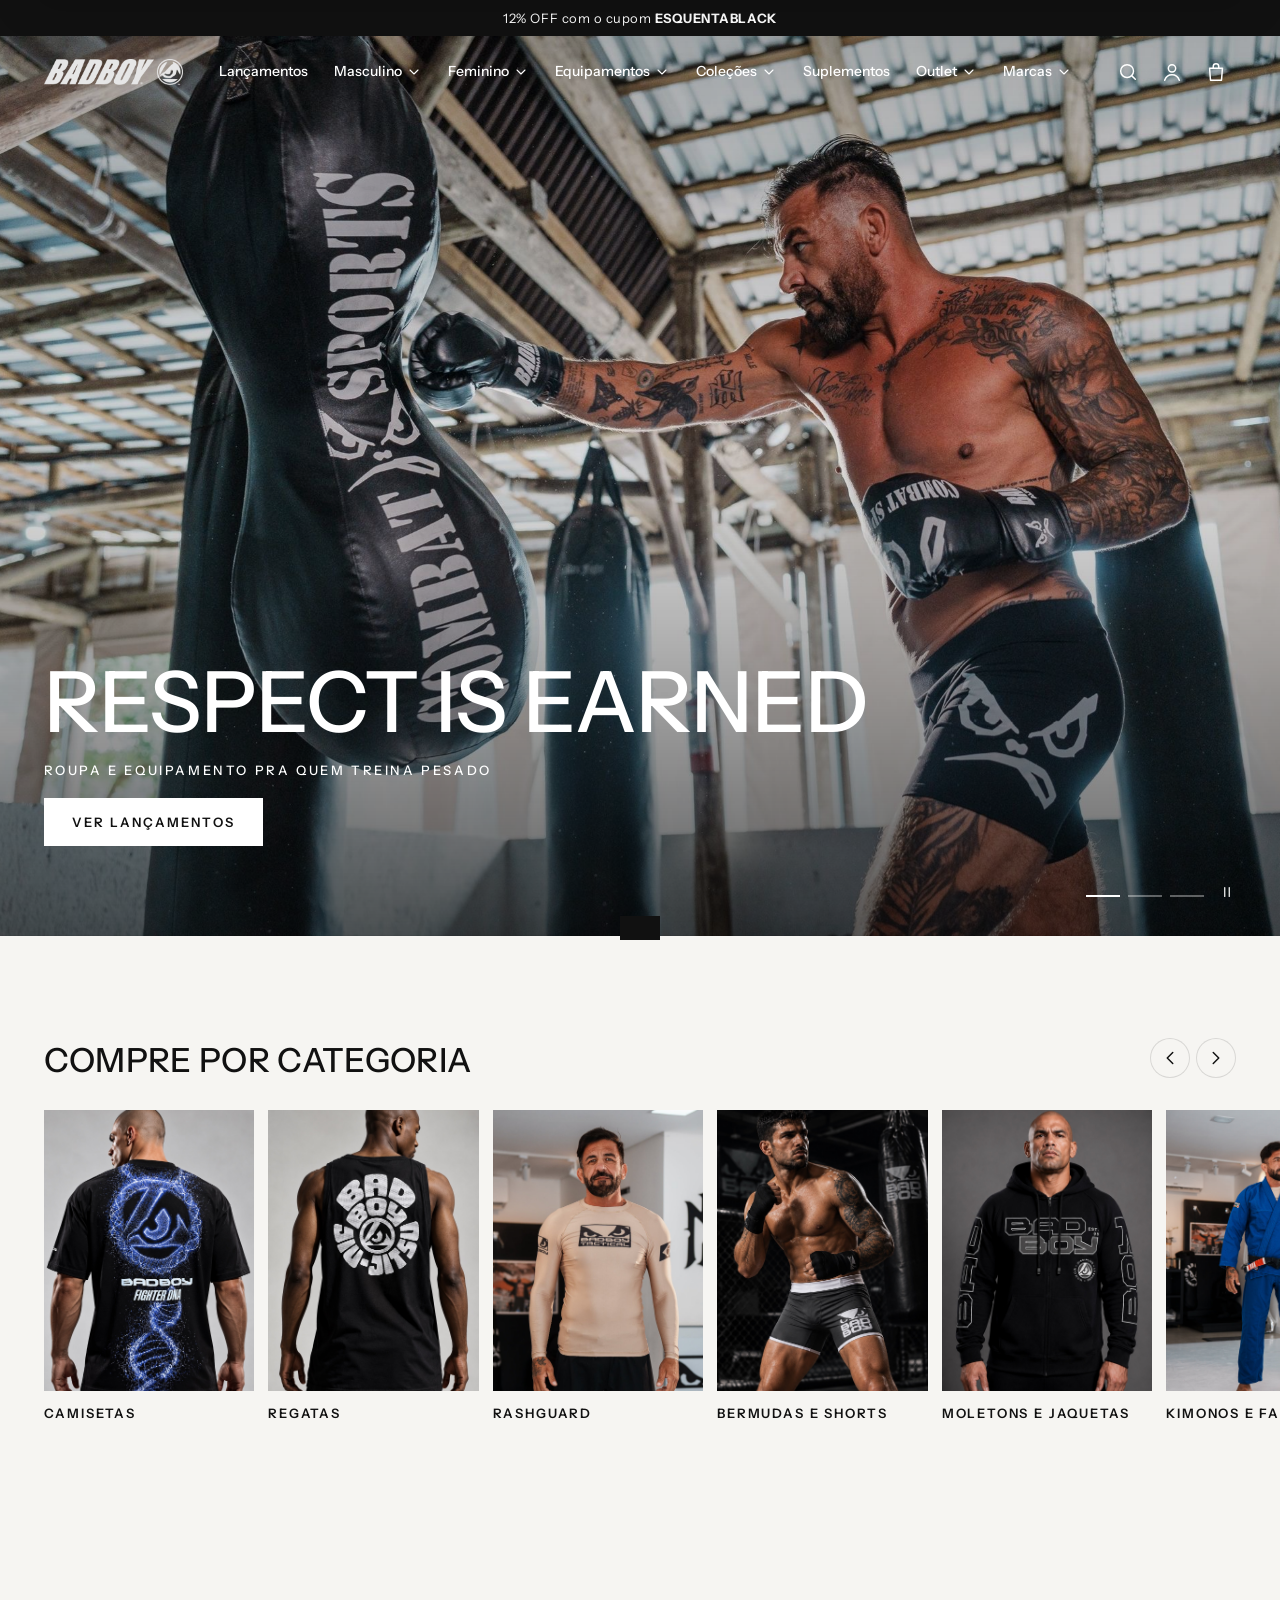
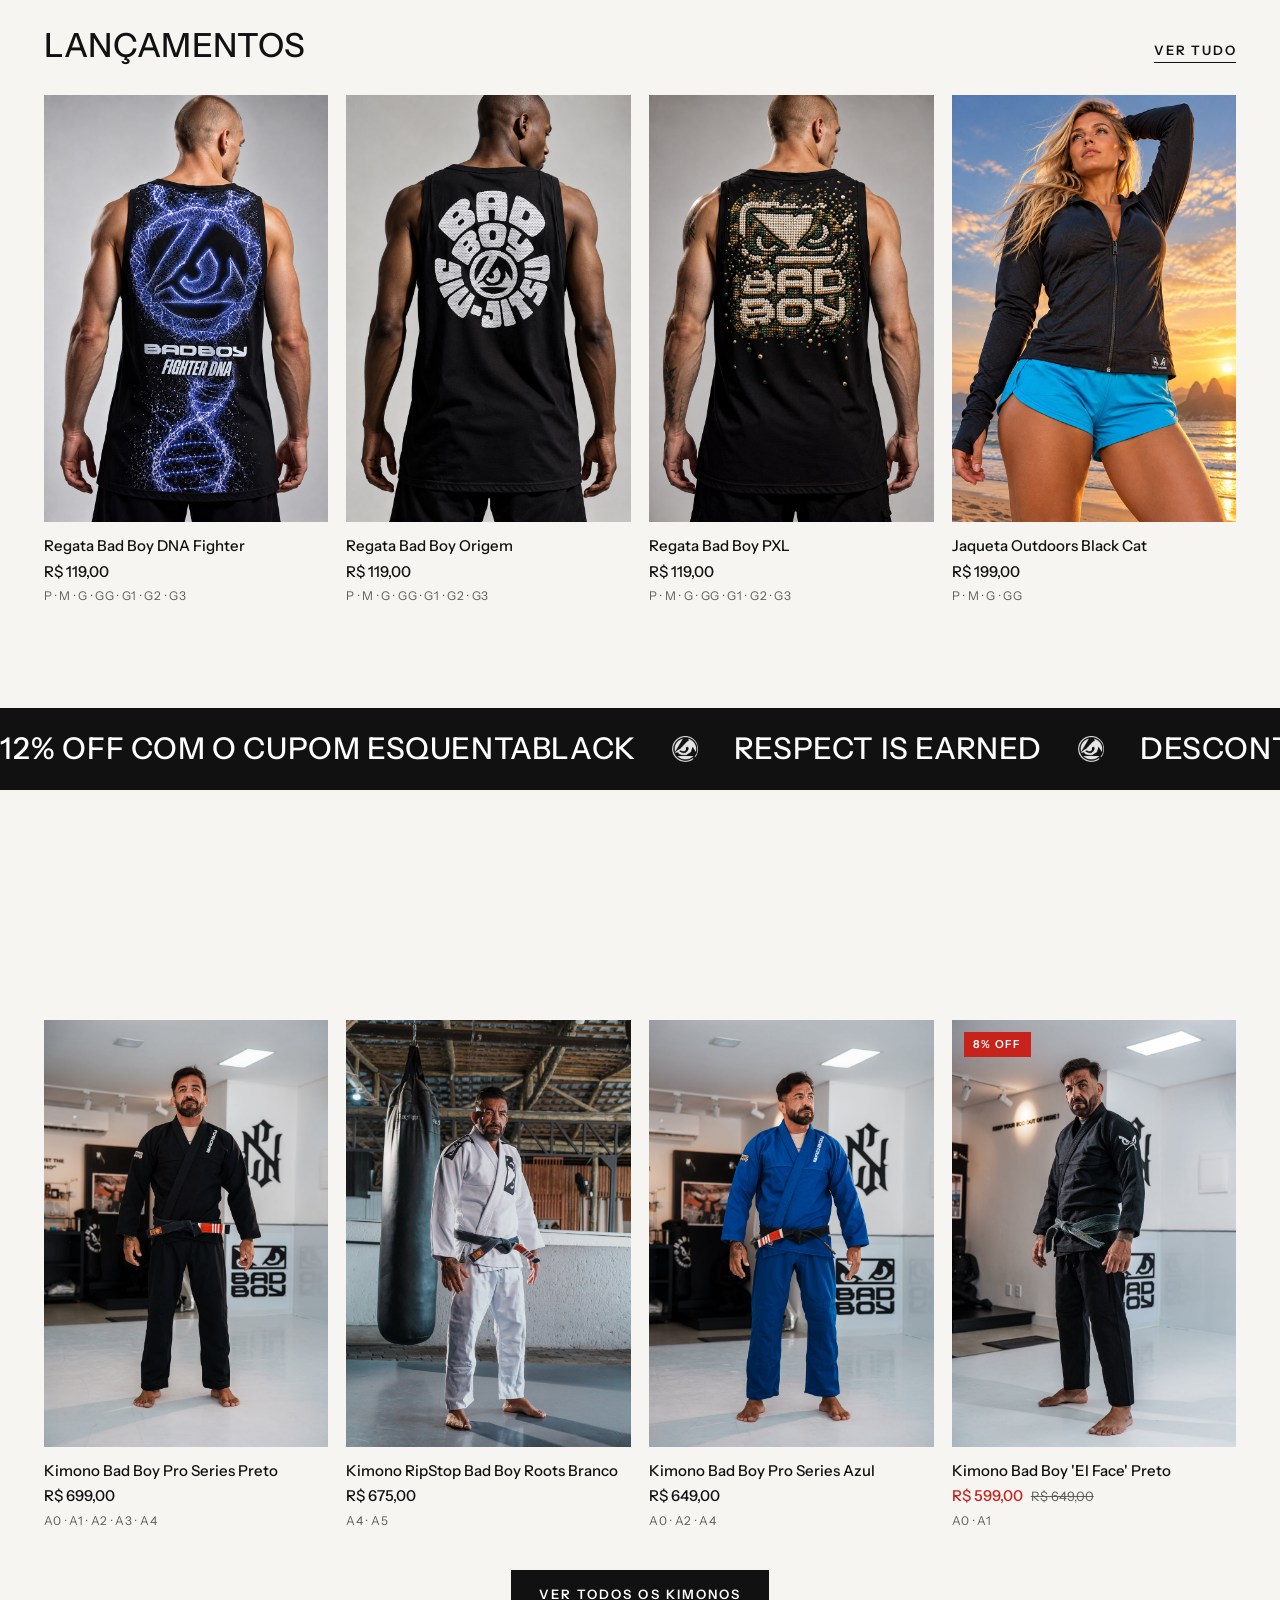
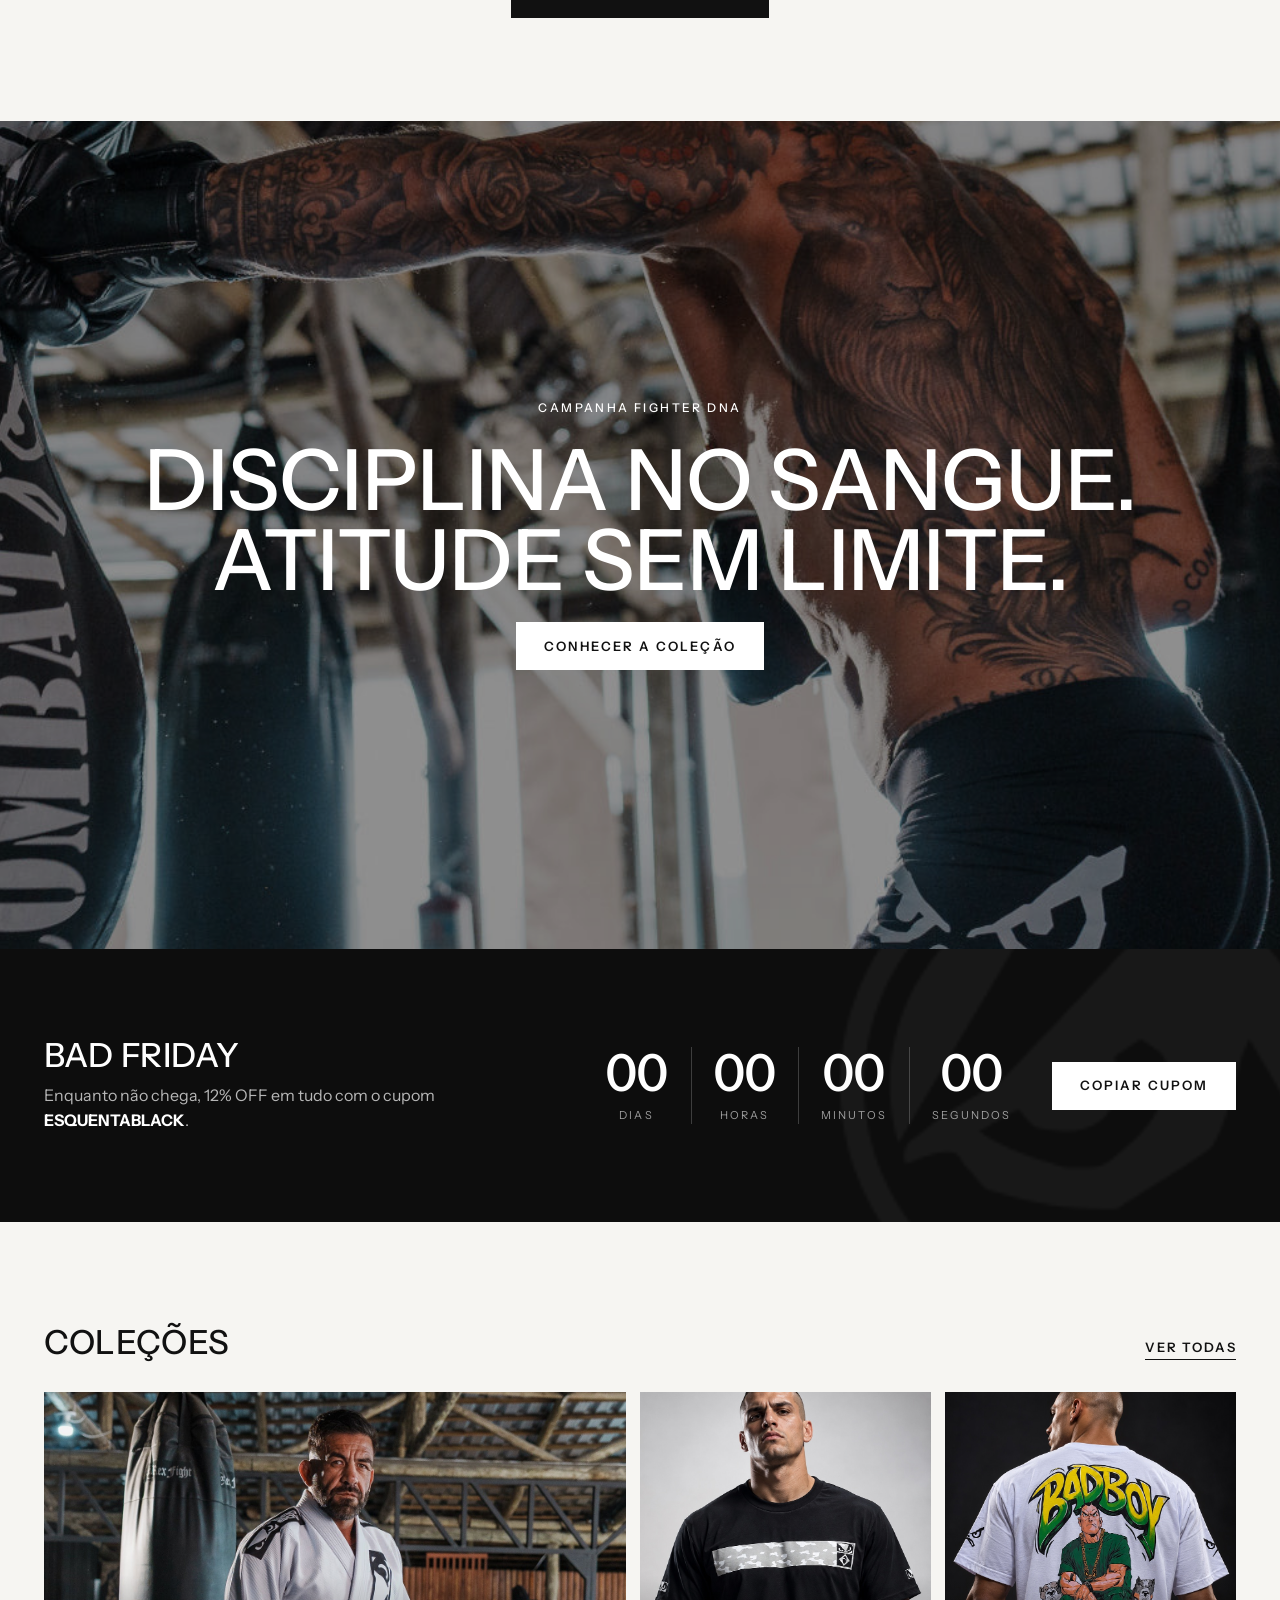
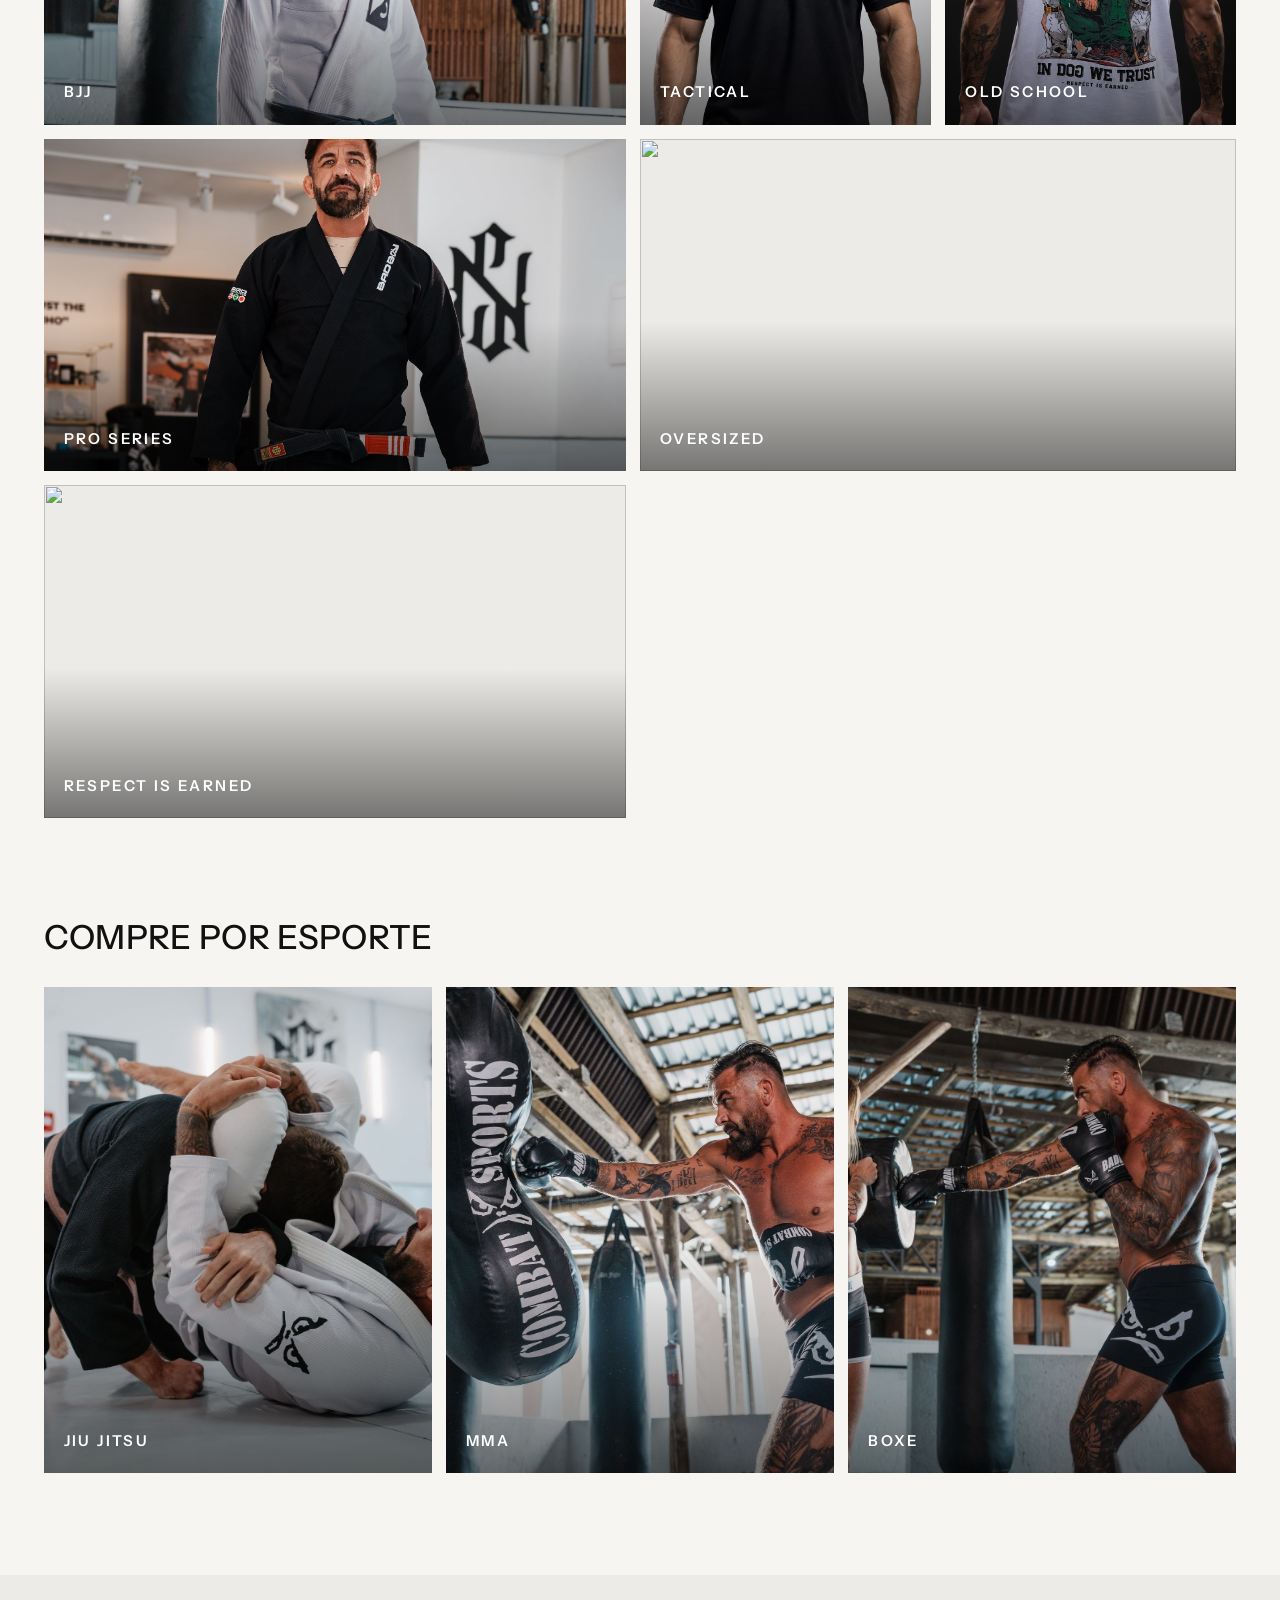
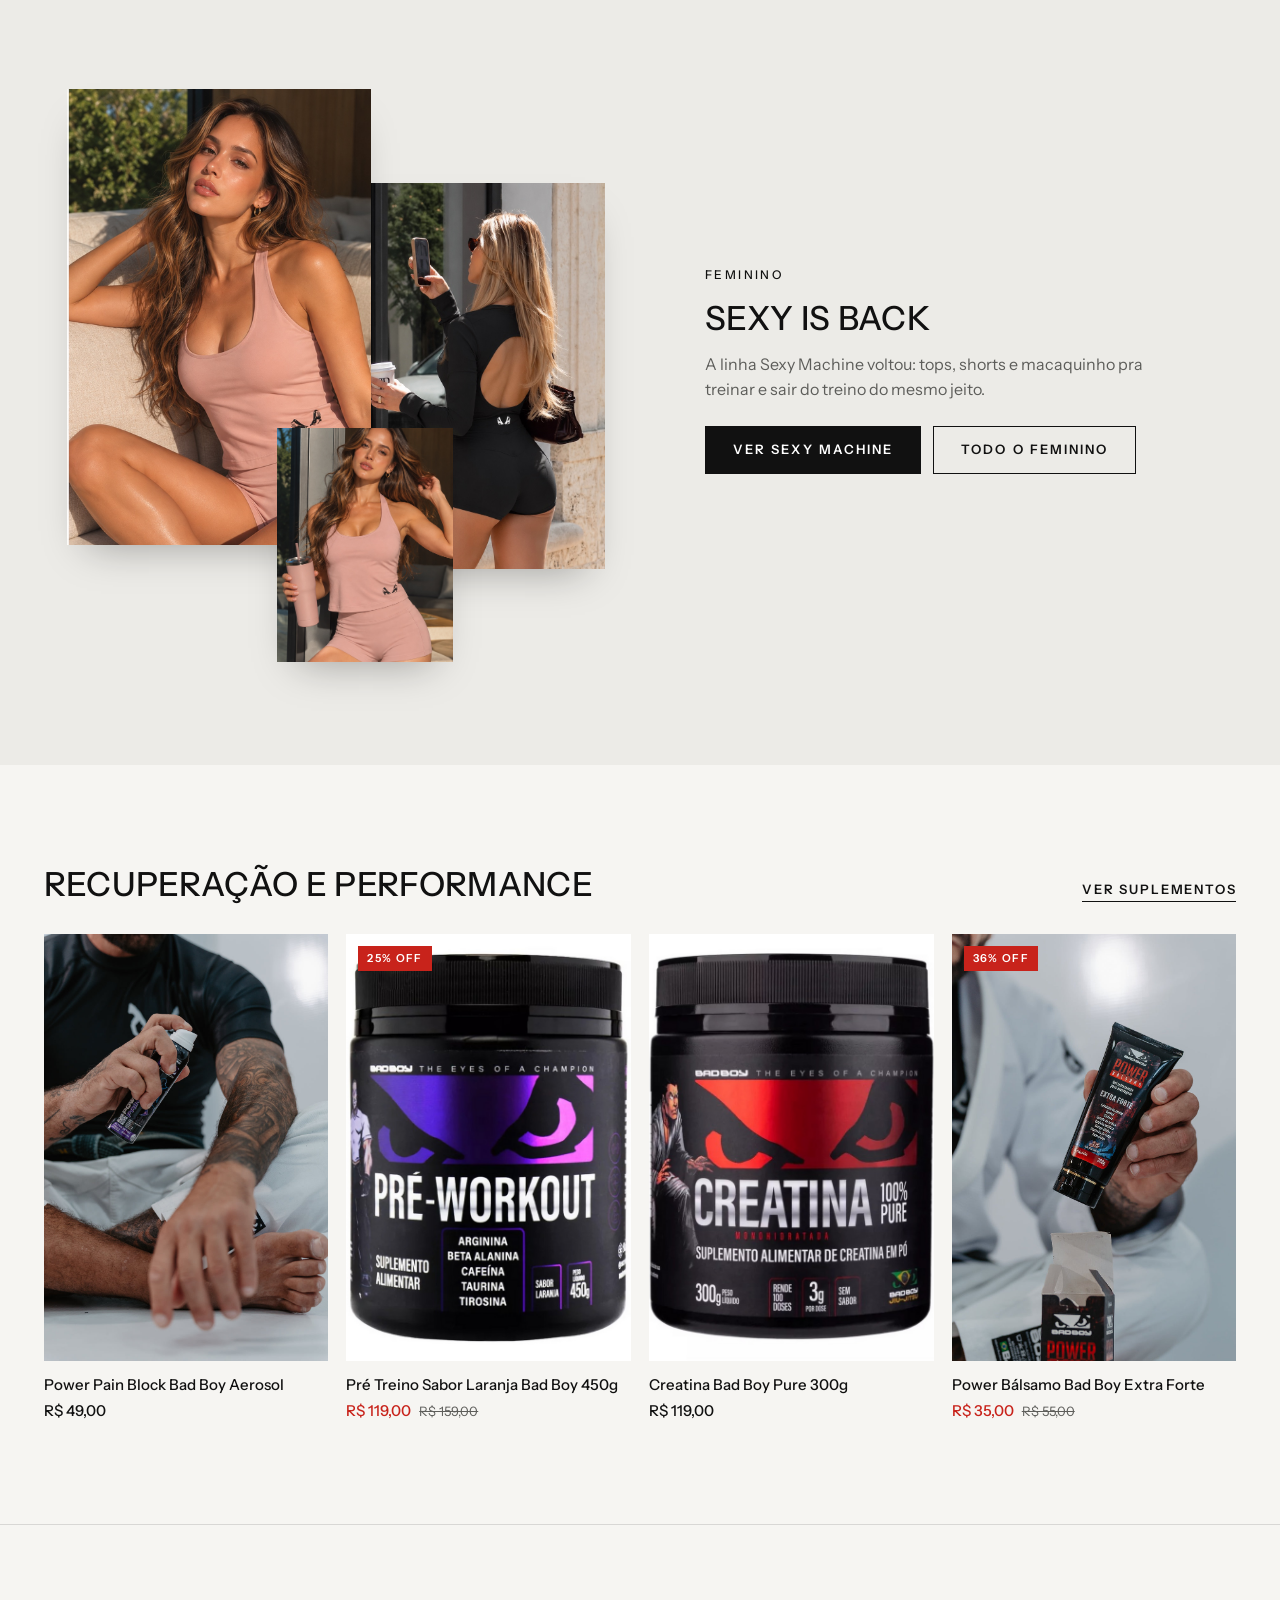
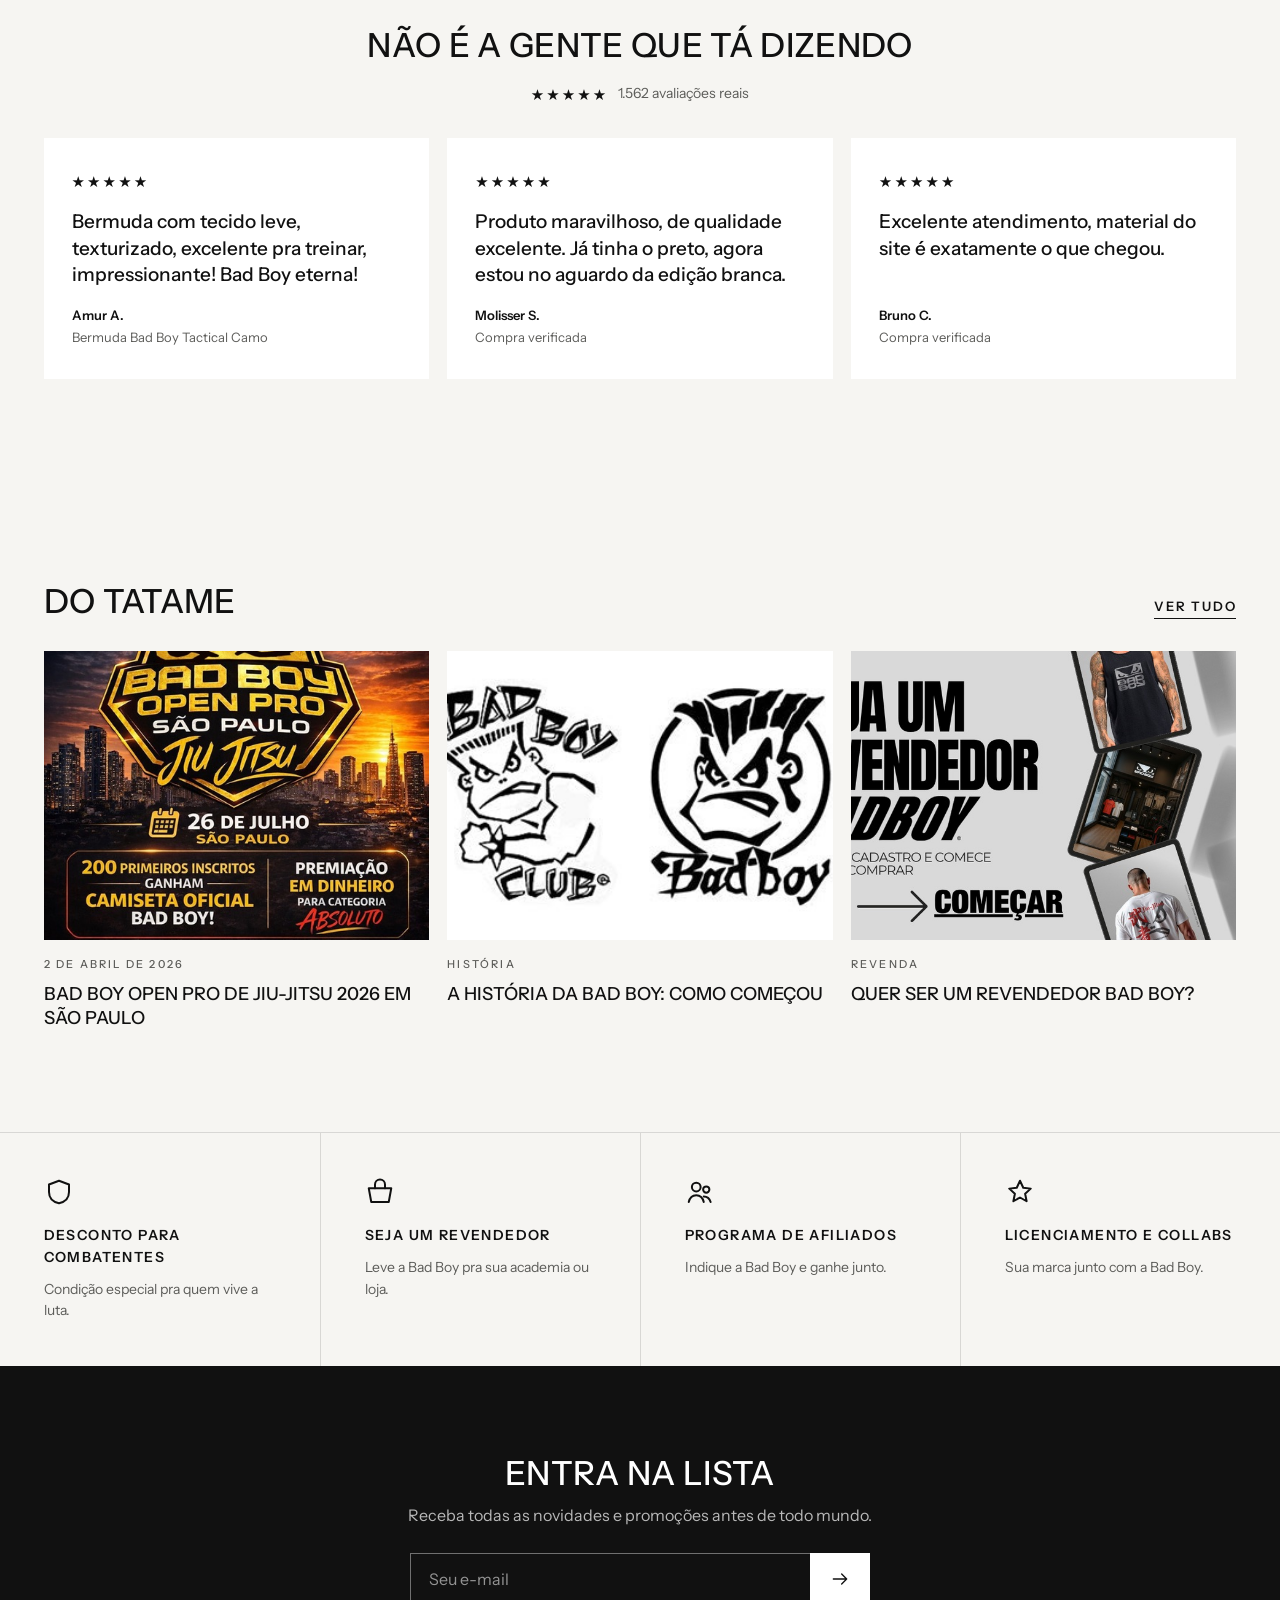
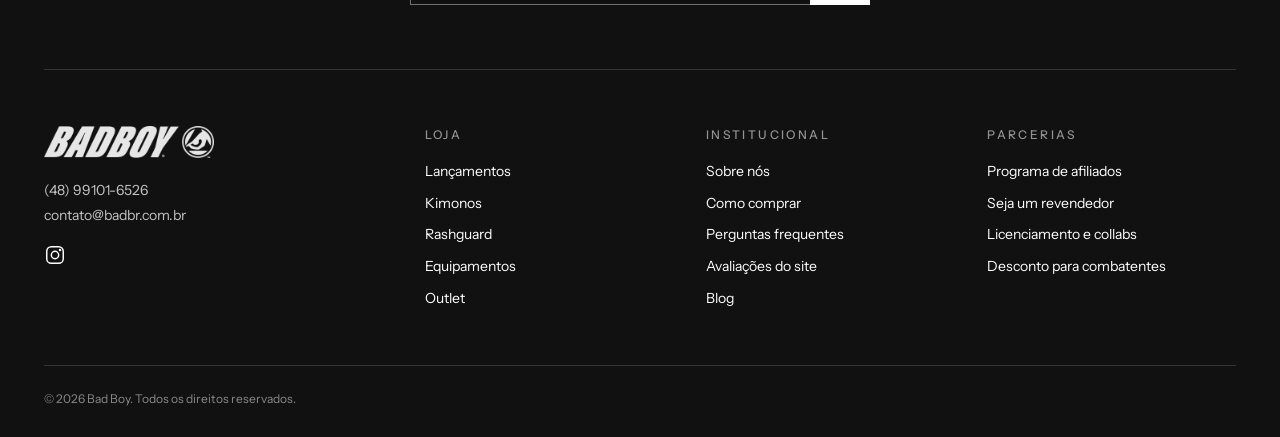
==== commit 424783ea: "Pagina de produto no estilo Motion, ao vivo da loja produto.html puxa /products/<handle>.js: galeria" ====
--- a/index.html
+++ b/index.html
@@ -10,7 +10,7 @@
 <link rel="preconnect" href="https://fonts.googleapis.com">
 <link rel="preconnect" href="https://fonts.gstatic.com" crossorigin>
 <link href="https://fonts.googleapis.com/css2?family=Instrument+Sans:ital,wght@0,400;0,500;0,600;0,700;1,600&display=swap" rel="stylesheet">
-<link rel="stylesheet" href="styles.css?v=6">
+<link rel="stylesheet" href="styles.css?v=9">
 </head>
 <body>
 
@@ -376,7 +376,7 @@
 
 <script src="menu.js?v=1"></script>
 <script src="products.js?v=1"></script>
-<script src="common.js?v=1"></script>
+<script src="common.js?v=2"></script>
 <script src="home.js?v=1"></script>
 </body>
 </html>
--- a/styles.css
+++ b/styles.css
@@ -50,7 +50,7 @@
   letter-spacing: .2em;
   text-transform: uppercase;
 }
-.link {
+.link { white-space: nowrap;
   font-size: 13px; font-weight: 600; letter-spacing: .14em; text-transform: uppercase;
   background: linear-gradient(currentColor, currentColor) 0 100% / 100% 1px no-repeat;
   padding-bottom: 3px; transition: background-size .35s var(--ease);
@@ -522,6 +522,68 @@
 .card__badge--out { background: var(--ink-2); }
 .card.is-soldout .card__media img { opacity: .55; }
 .search__none { grid-column: 1 / -1; color: var(--ink-2); }
+
+/* página de produto */
+.crumbs--left { justify-content: flex-start; padding: 22px var(--pad) 0; }
+.pdp { display: grid; grid-template-columns: minmax(0, 1.35fr) minmax(340px, 1fr); gap: clamp(28px, 4vw, 64px); padding: 18px var(--pad) clamp(56px, 7vw, 96px); position: relative; }
+.pdp > .col-empty { grid-column: 1 / -1; }
+.pdp__gallery { display: grid; grid-template-columns: 1fr 1fr; gap: 10px; align-content: start; }
+.pdp__gallery .skeleton { grid-column: span 2; }
+.pdp__img { background: var(--bg-2); overflow: hidden; aspect-ratio: 2 / 3; }
+.pdp__img:first-child { grid-column: span 2; aspect-ratio: 4 / 5; }
+.pdp__img img { width: 100%; height: 100%; object-fit: cover; transition: transform 1.2s var(--ease); }
+.pdp__img:hover img { transform: scale(1.04); }
+.pdp__counter { display: none; }
+.pdp__sticky { position: sticky; top: calc(var(--header-h) + 24px); display: flex; flex-direction: column; gap: 16px; }
+.pdp__vendor { color: var(--ink-2); }
+.pdp__title { font-weight: 500; font-size: clamp(26px, 2.6vw, 40px); line-height: 1.08; text-transform: uppercase; }
+.pdp__price .price { font-size: 22px; gap: 12px; align-items: center; }
+.pdp__price .price s { font-size: 16px; }
+.pdp__price .card__badge { position: static; }
+.pdp__pix:empty { display: none; }
+.pdp__opt { display: flex; flex-direction: column; gap: 10px; margin-top: 4px; }
+.pdp__opt .eyebrow { color: var(--ink-2); }
+.pdp__opt .eyebrow b { color: var(--ink); font-weight: 600; }
+.sizes button.is-out { color: var(--ink-2); background: linear-gradient(to top right, transparent calc(50% - .5px), var(--line) 50%, transparent calc(50% + .5px)); }
+.sizes button.is-out.is-on { color: var(--white); }
+.pdp__buy { display: flex; gap: 10px; margin-top: 6px; }
+.qty--lg { margin: 0; height: 52px; }
+.qty--lg button { width: 40px; height: 52px; font-size: 18px; }
+.qty--lg span { min-width: 28px; font-size: 15px; }
+.pdp__add { flex: 1; min-height: 52px; padding: 0 16px; letter-spacing: .1em; white-space: nowrap; }
+.btn:disabled { background: var(--ink-2); cursor: not-allowed; }
+.btn.is-disabled { pointer-events: none; opacity: .4; }
+.pdp__stock { font-size: 13px; display: flex; align-items: center; gap: 8px; }
+.pdp__stock::before { content: ""; width: 8px; height: 8px; border-radius: 50%; background: #2f8f4e; box-shadow: 0 0 0 4px rgba(47, 143, 78, .15); }
+.pdp__stock.is-out::before { background: var(--sale); box-shadow: 0 0 0 4px rgba(200, 35, 27, .12); }
+.pdp__stock:empty { display: none; }
+.pdp__acc { margin-top: 8px; border-top: 1px solid var(--line); }
+.pdp__acc details { border-bottom: 1px solid var(--line); }
+.pdp__acc summary {
+  list-style: none; cursor: pointer; padding: 18px 0; display: flex; justify-content: space-between;
+  font-size: 13px; font-weight: 600; letter-spacing: .14em; text-transform: uppercase;
+}
+.pdp__acc summary::-webkit-details-marker { display: none; }
+.pdp__acc summary::after { content: "+"; font-size: 18px; font-weight: 400; line-height: 1; }
+.pdp__acc details[open] summary::after { content: "−"; }
+.rte { padding-bottom: 20px; font-size: 15px; color: var(--ink-2); display: flex; flex-direction: column; gap: 10px; }
+.rte ul, .rte ol { padding-left: 20px; display: flex; flex-direction: column; gap: 4px; }
+.rte strong, .rte b, .rte h4 { color: var(--ink); }
+.rte a { color: var(--ink); text-decoration: underline; text-underline-offset: 3px; }
+.pdp__specs { display: grid; grid-template-columns: auto 1fr; gap: 8px 20px; padding-bottom: 20px; font-size: 14px; }
+.pdp__specs dt { color: var(--ink-2); }
+.pdp__share { align-self: flex-start; }
+
+.buybar {
+  position: fixed; z-index: 35; left: 0; right: 0; bottom: 0;
+  display: none; align-items: center; gap: 12px; padding: 10px 16px calc(10px + env(safe-area-inset-bottom));
+  background: var(--bg); box-shadow: 0 -1px 0 var(--line), 0 -10px 30px -12px rgba(0, 0, 0, .2);
+  transform: translateY(100%); transition: transform .4s var(--ease);
+}
+.buybar.is-on { transform: none; }
+.buybar__info { flex: 1; min-width: 0; font-size: 13px; }
+.buybar__info p { white-space: nowrap; overflow: hidden; text-overflow: ellipsis; }
+.buybar .btn { min-height: 46px; padding: 0 22px; }
 
 /* entrada no scroll */
 .reveal { opacity: 0; transform: translateY(28px); transition: opacity .9s var(--ease), transform .9s var(--ease); }
@@ -558,6 +620,8 @@
   .toolbar__filter { display: inline-flex; }
   .col-grid { grid-template-columns: repeat(2, 1fr); }
   .col-grid.grid--wide { grid-template-columns: 1fr; }
+  .pdp { grid-template-columns: 1fr; }
+  .pdp__sticky { position: static; }
 }
 @media (max-width: 760px) {
   :root { --header-h: 60px; }
@@ -596,4 +660,20 @@
   .toolbar__sort span { display: none; }
   .toolbar__cols { display: none; }
   .col-hero { gap: 10px; }
-}
+  .crumbs--left { padding-top: 14px; font-size: 11px; }
+  .pdp { padding-top: 12px; gap: 22px; }
+  .pdp__gallery {
+    display: grid; grid-template-columns: none; grid-auto-flow: column; grid-auto-columns: 100%; gap: 0;
+    overflow-x: auto; scroll-snap-type: x mandatory; scrollbar-width: none;
+    margin: 0 calc(var(--pad) * -1);
+  }
+  .pdp__gallery::-webkit-scrollbar { display: none; }
+  .pdp__gallery .skeleton { grid-column: auto; }
+  .pdp__img, .pdp__img:first-child { grid-column: auto; aspect-ratio: 4 / 5; scroll-snap-align: start; }
+  .pdp__counter { display: flex; justify-content: center; gap: 6px; margin-top: -10px; }
+  .pdp__counter[hidden] { display: none; }
+  .pdp__counter i { width: 6px; height: 6px; border-radius: 50%; background: var(--line); transition: background .3s, width .3s; }
+  .pdp__counter i.is-on { background: var(--ink); width: 18px; border-radius: 3px; }
+  .buybar { display: flex; }
+  .product { padding-bottom: 70px; }
+}
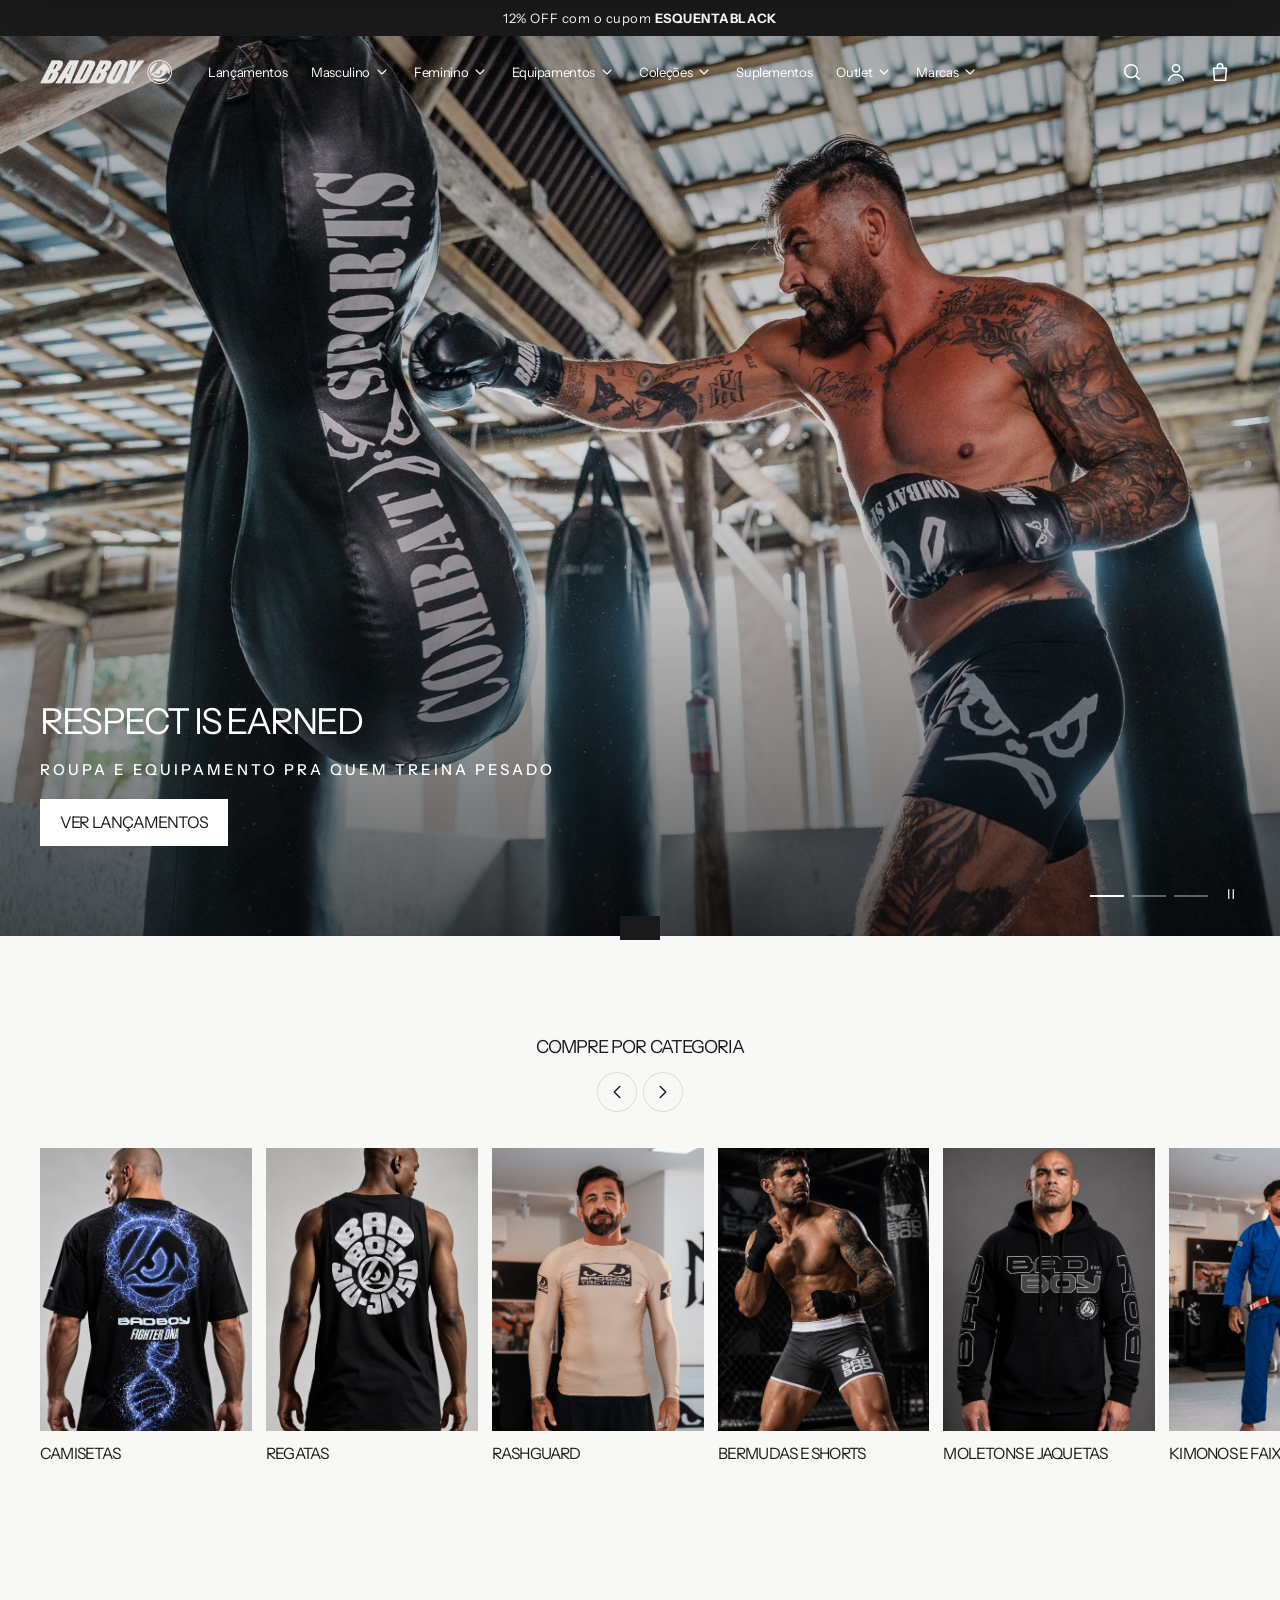
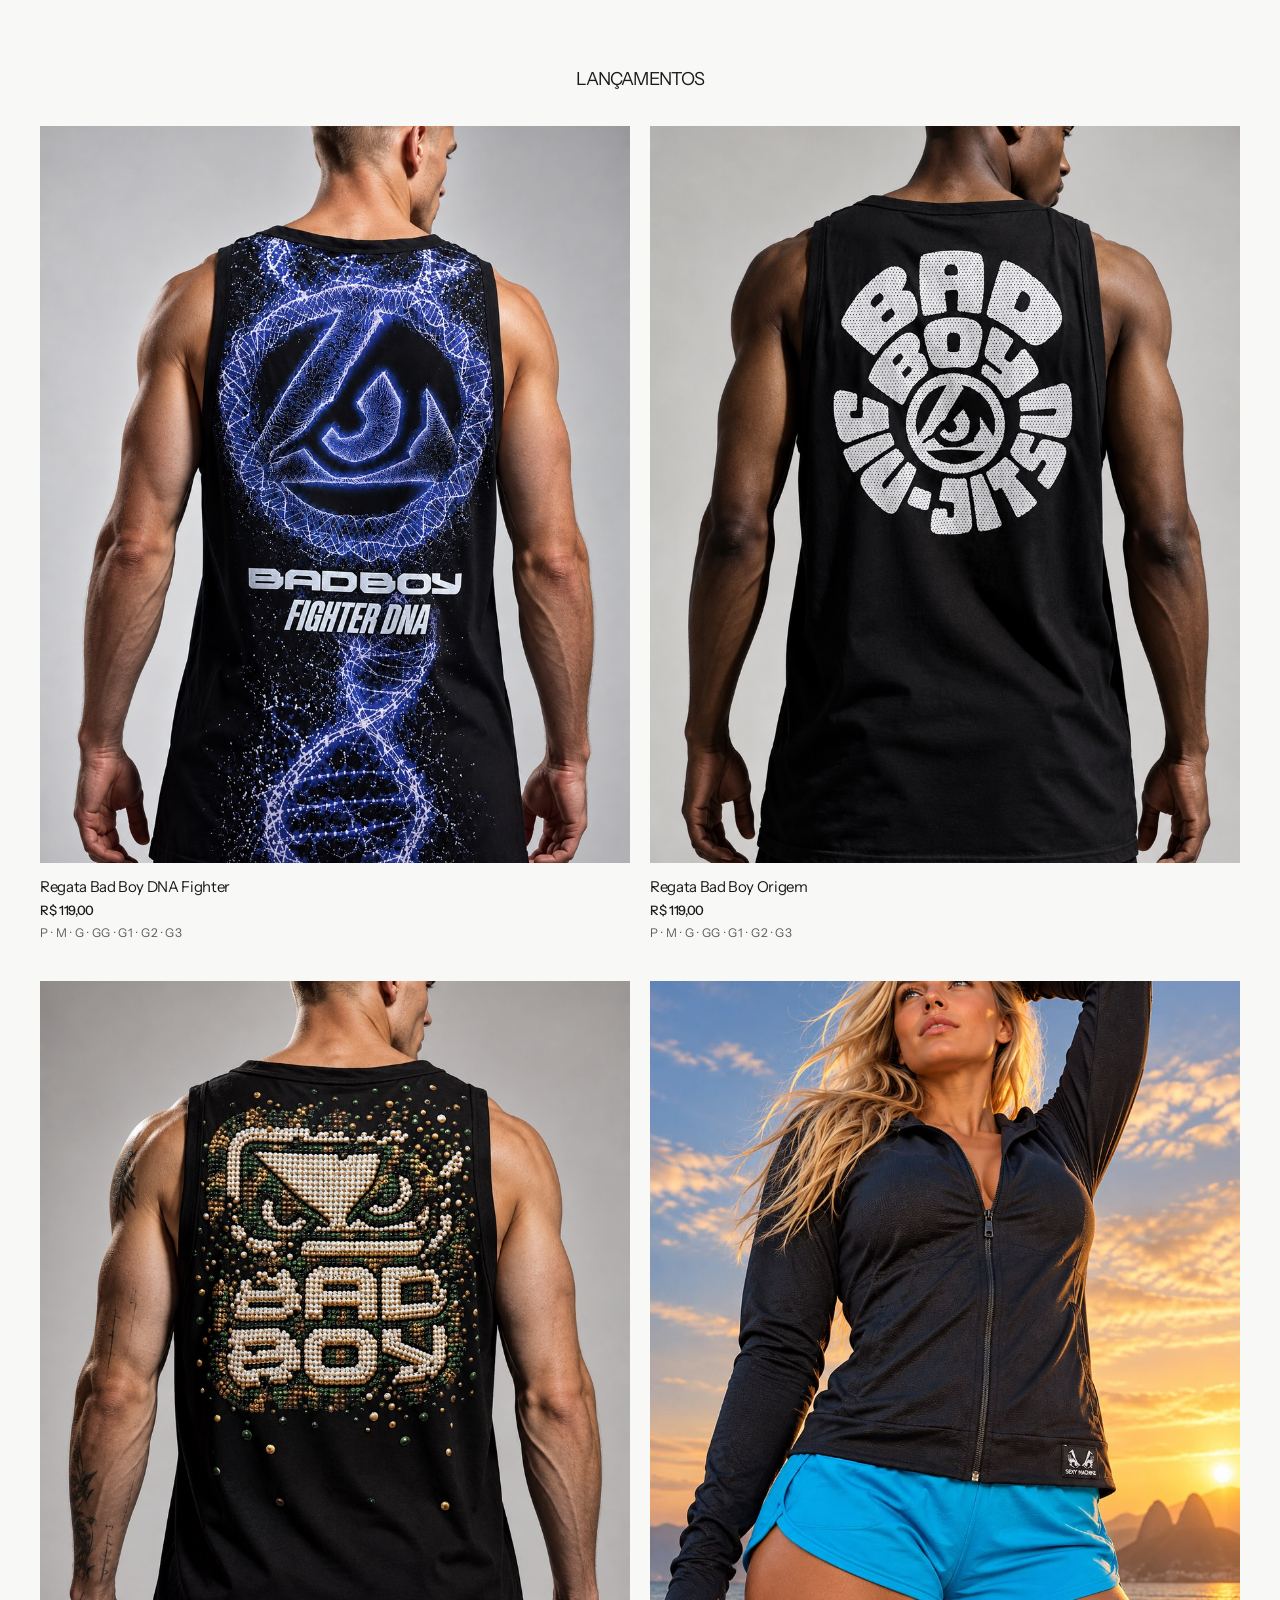
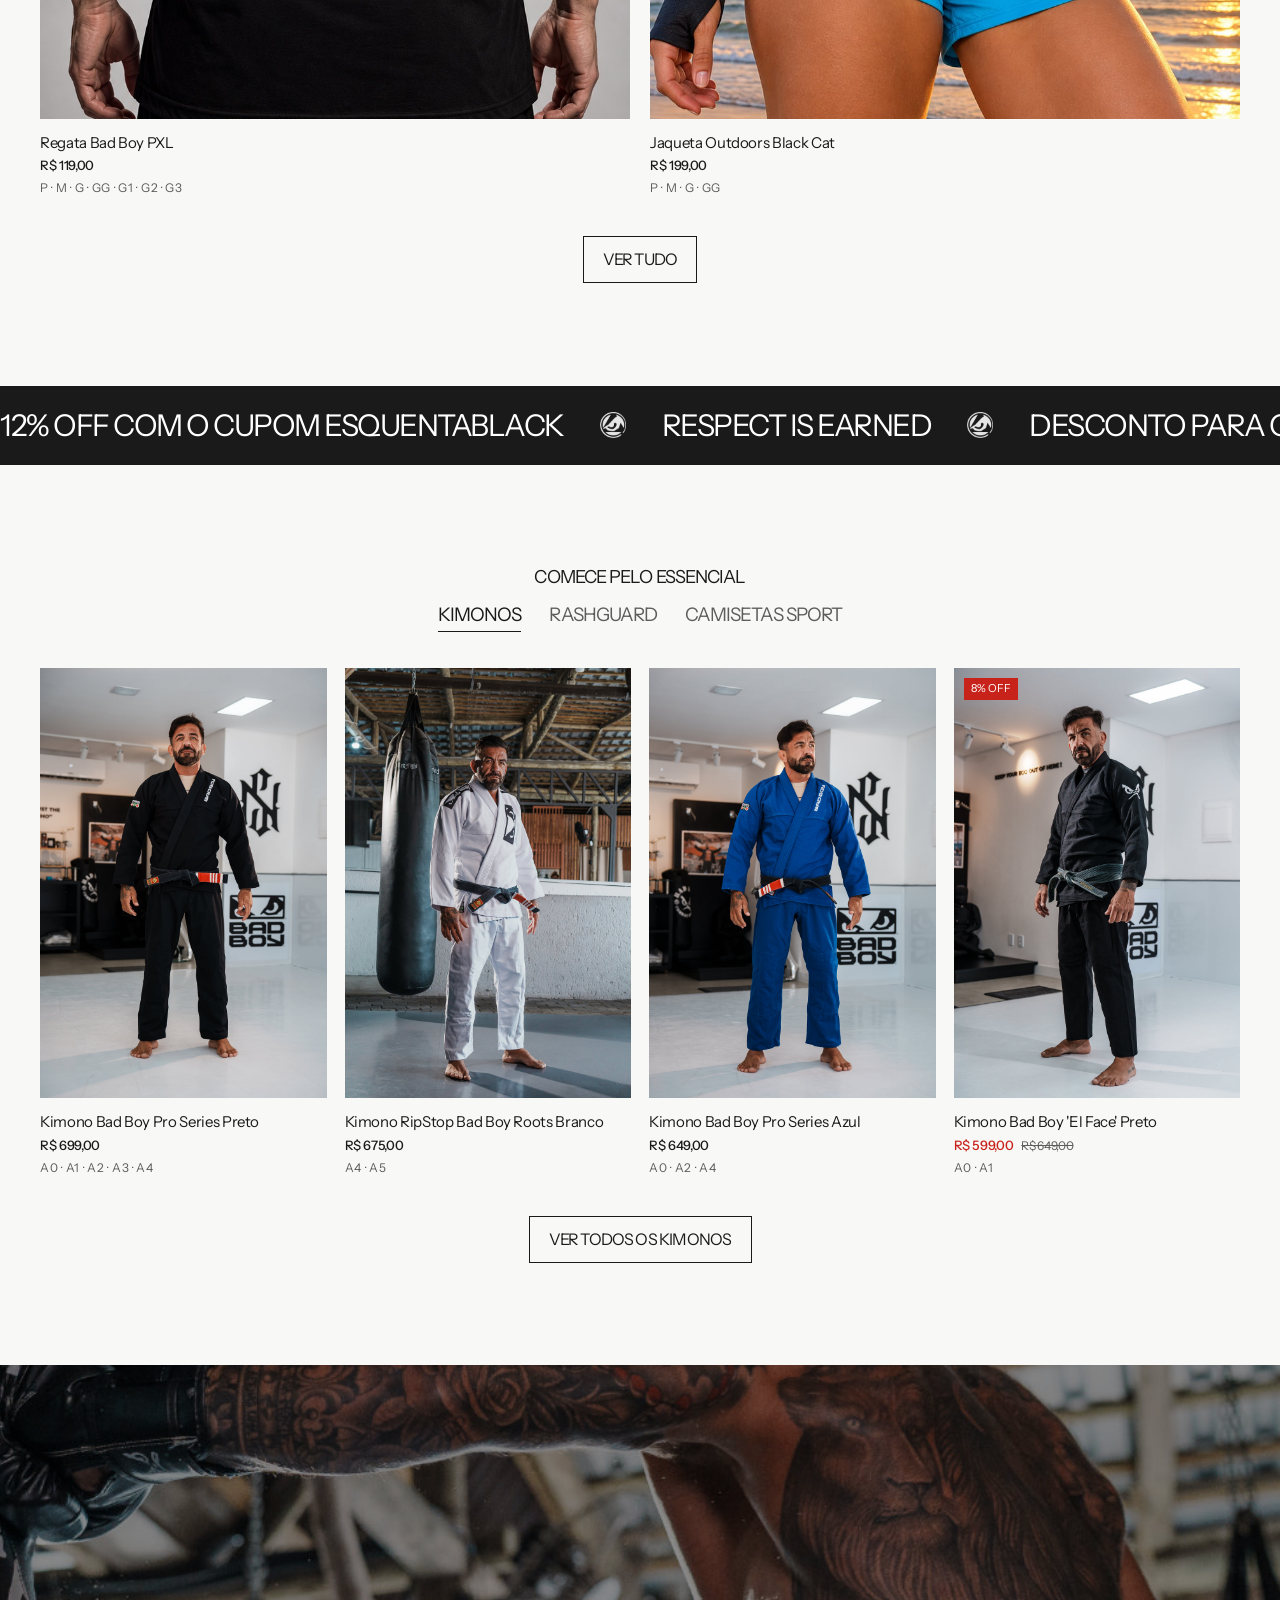
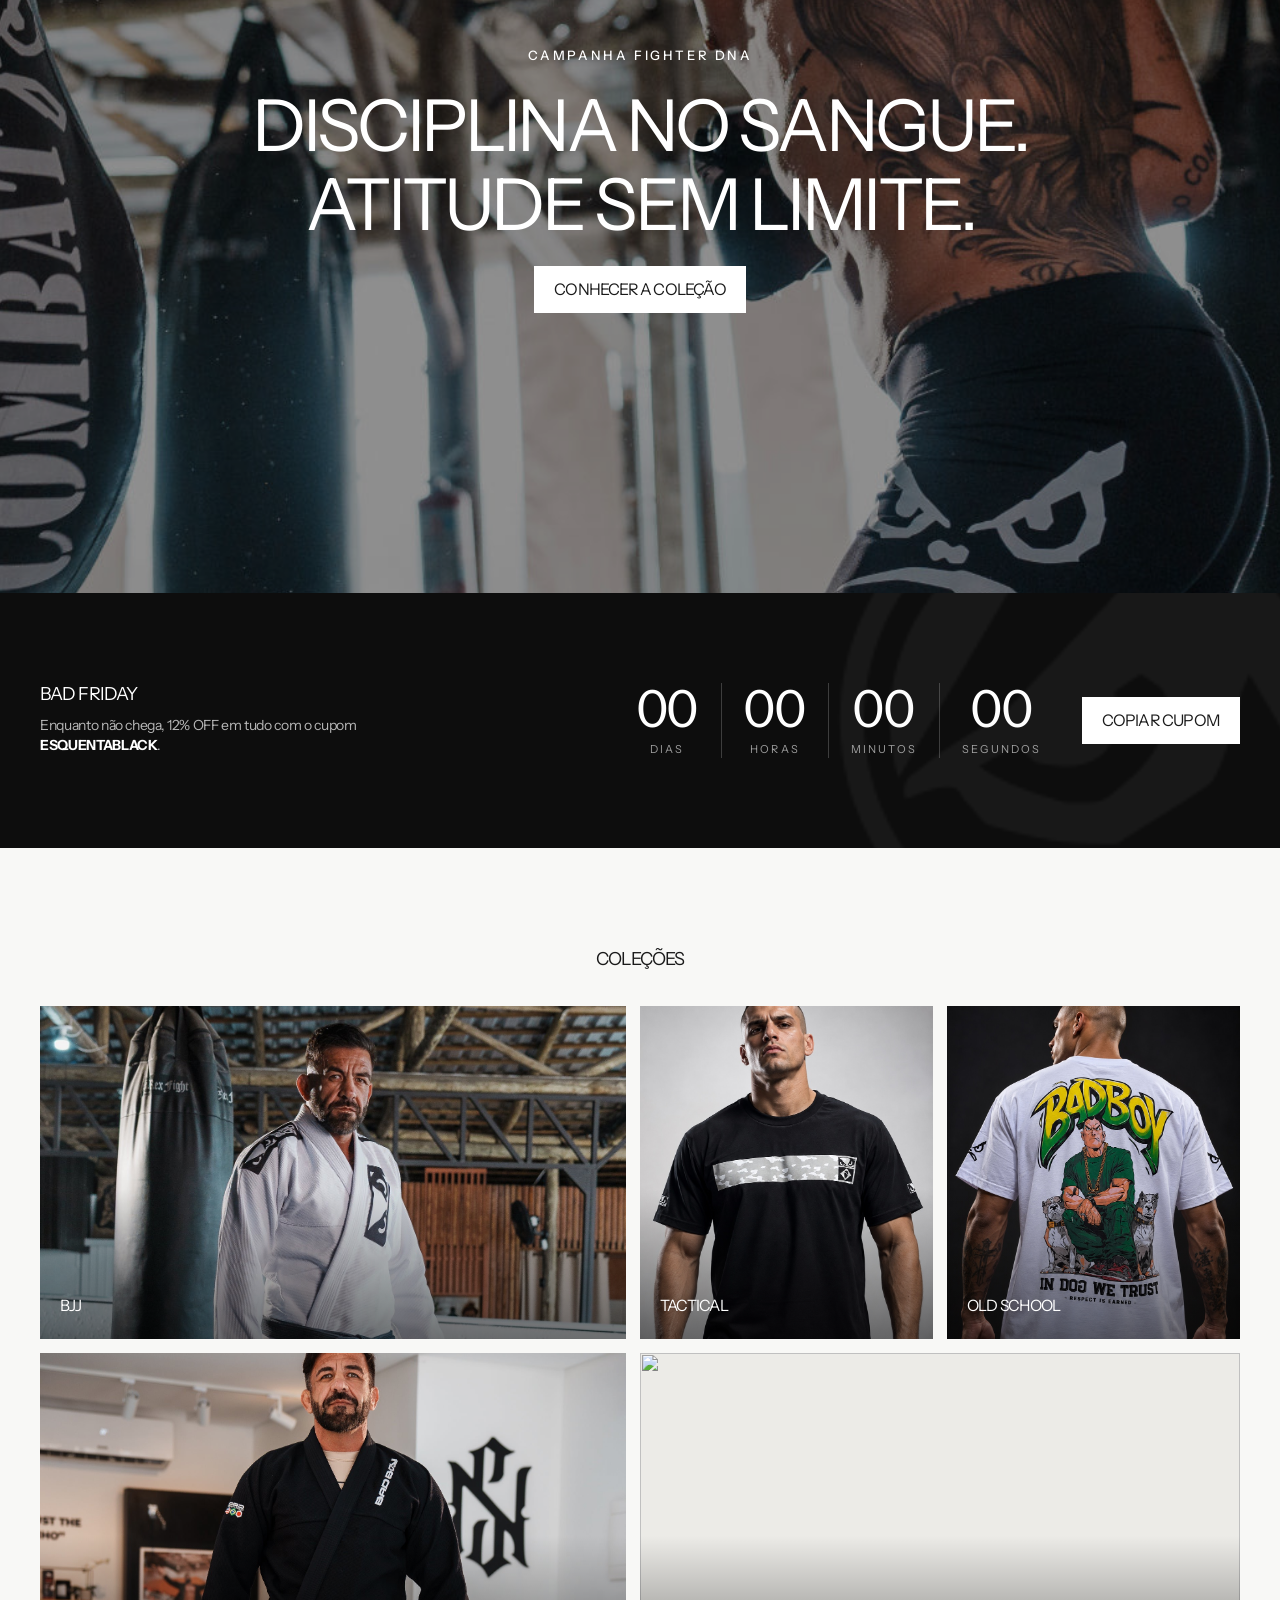
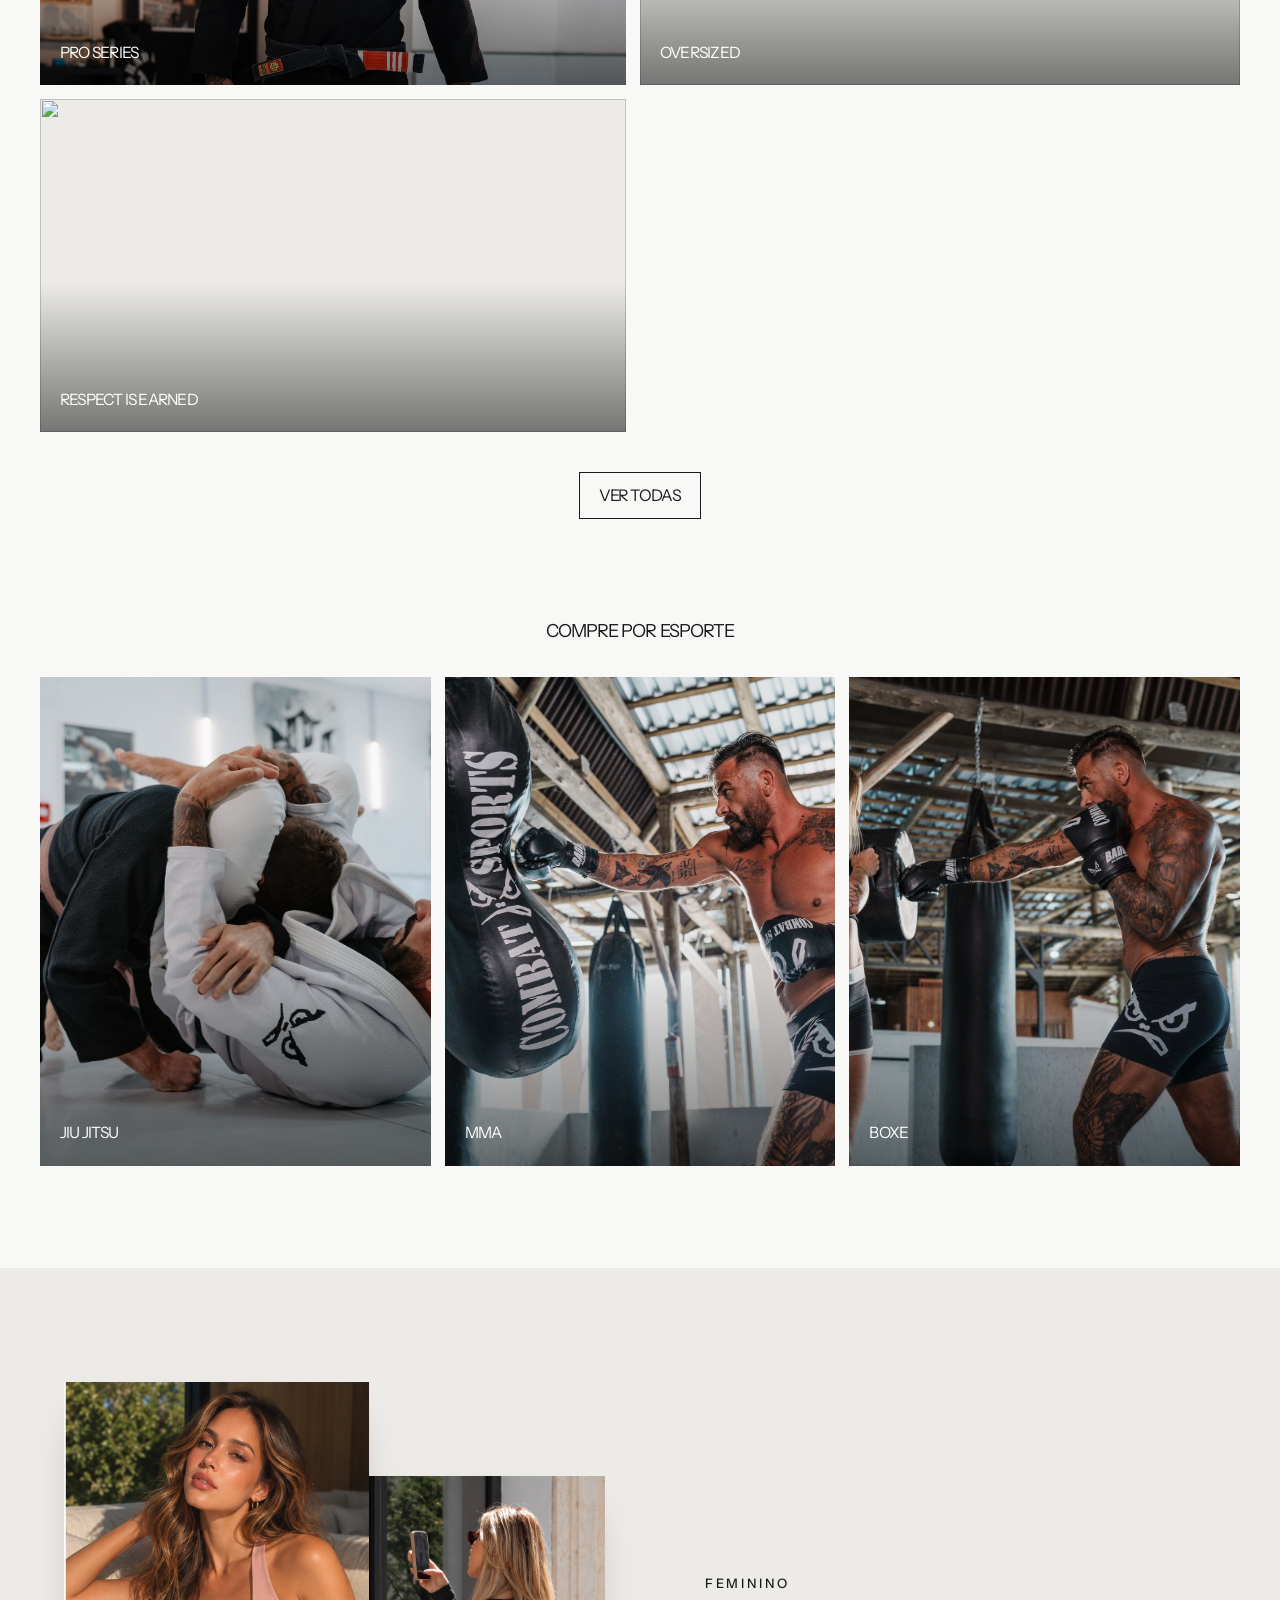
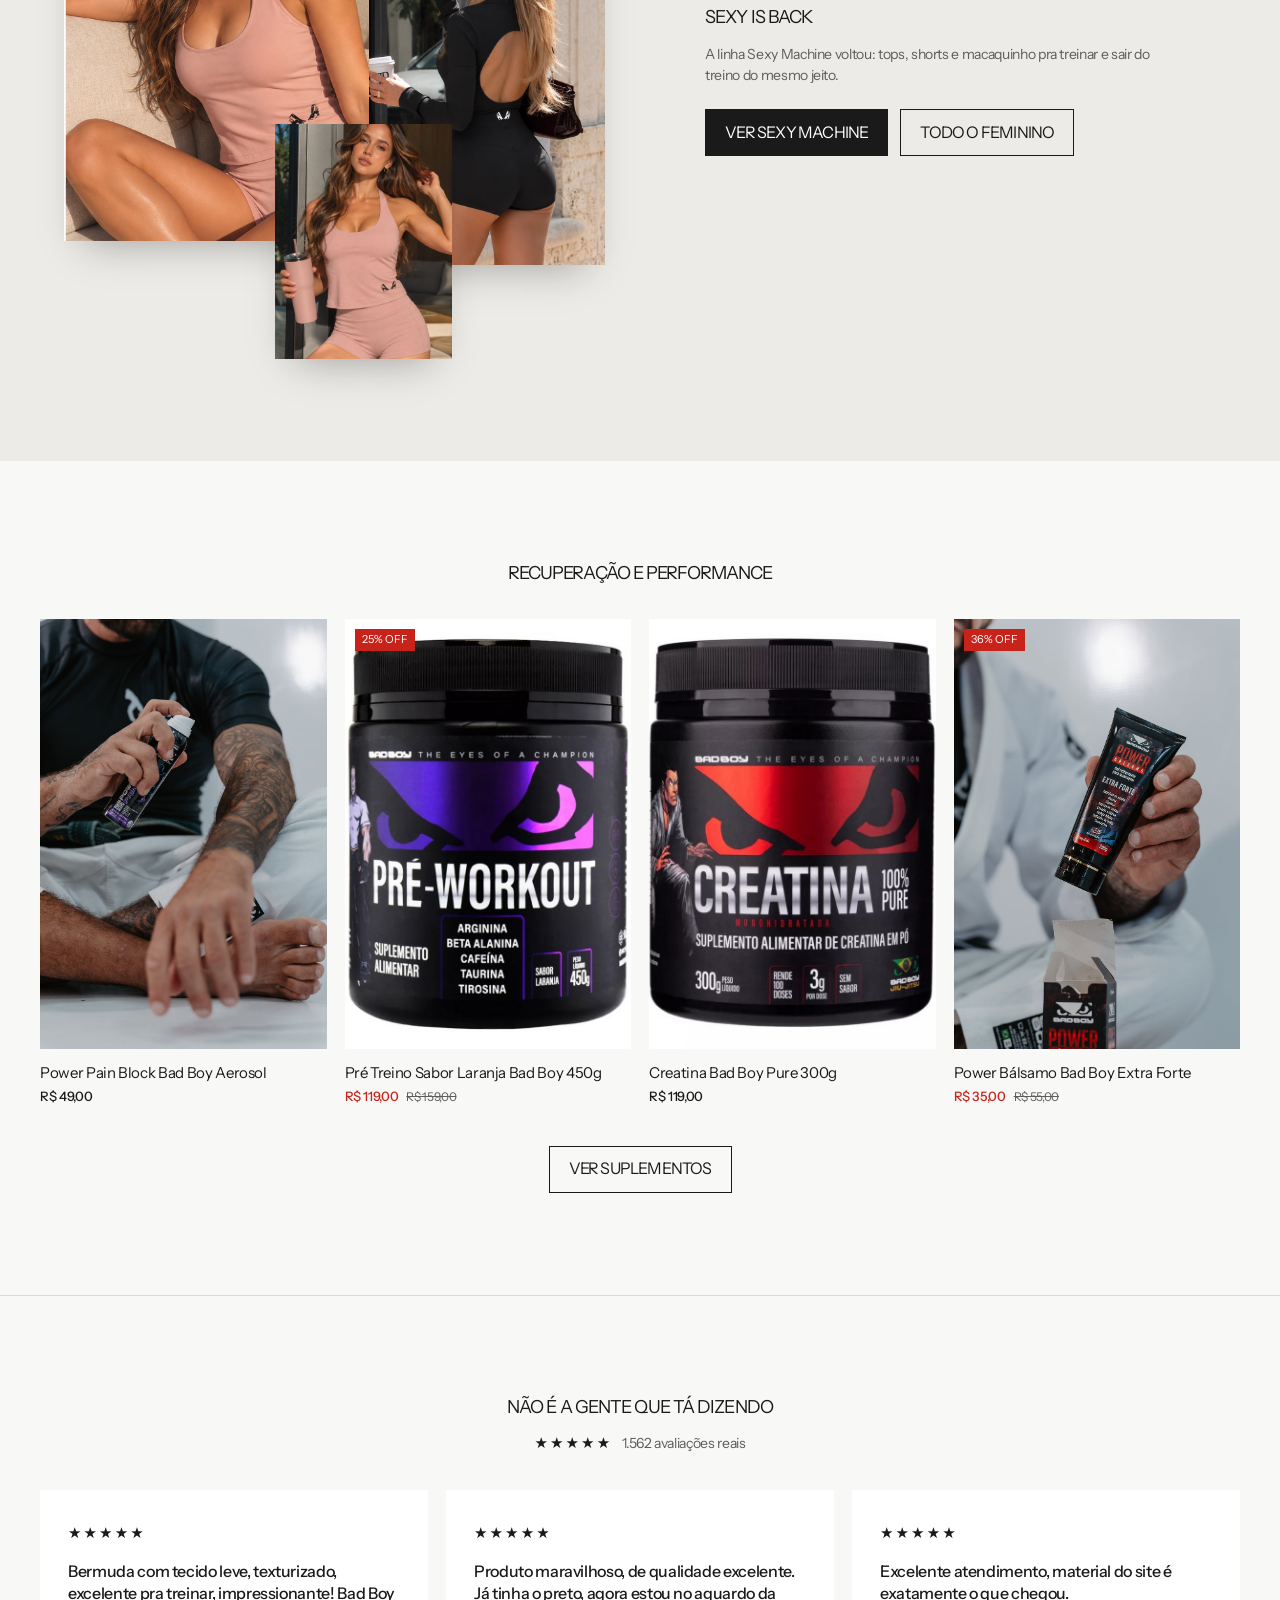
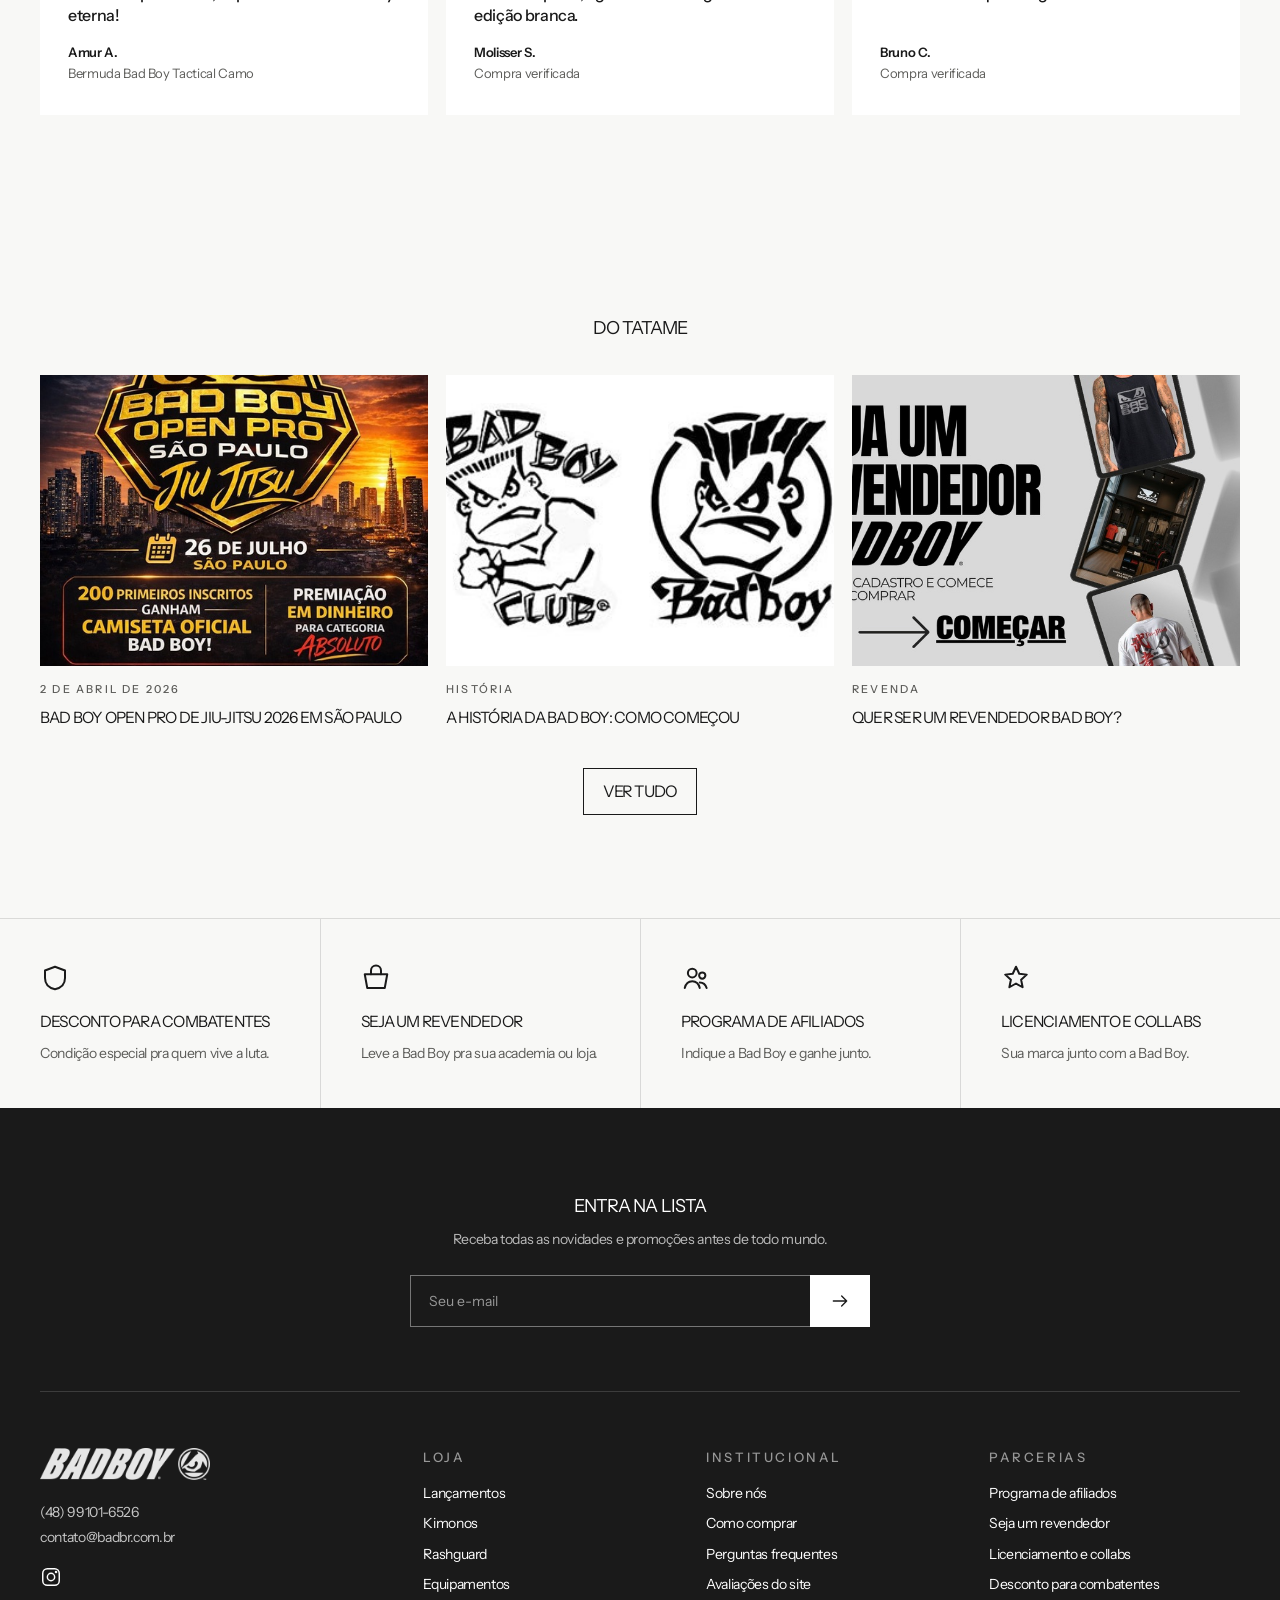
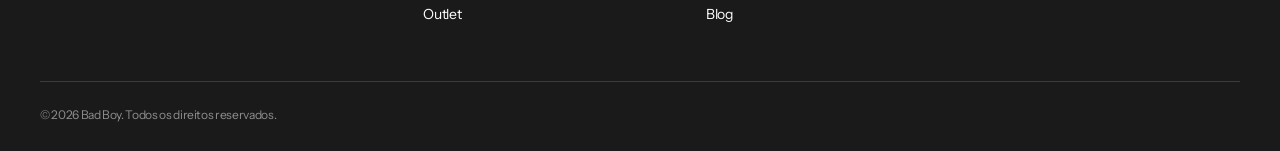
==== commit 1d9d5e72: "Fiel ao Motion: tipografia, layout de categoria e de produto Medidas tiradas da demo do Motion: titu" ====
--- a/index.html
+++ b/index.html
@@ -10,7 +10,7 @@
 <link rel="preconnect" href="https://fonts.googleapis.com">
 <link rel="preconnect" href="https://fonts.gstatic.com" crossorigin>
 <link href="https://fonts.googleapis.com/css2?family=Instrument+Sans:ital,wght@0,400;0,500;0,600;0,700;1,600&display=swap" rel="stylesheet">
-<link rel="stylesheet" href="styles.css?v=9">
+<link rel="stylesheet" href="styles.css?v=12">
 </head>
 <body>
 
@@ -105,9 +105,9 @@
   <section class="section" id="lancamentos">
     <div class="section__head reveal">
       <h2 class="h2">Lançamentos</h2>
-      <a href="colecao.html?c=lancamentos" class="link">Ver tudo</a>
-    </div>
-    <div class="grid grid--4" data-products="novos"></div>
+    </div>
+    <div class="grid grid--2" data-products="novos"></div>
+    <div class="section__foot reveal"><a href="colecao.html?c=lancamentos" class="btn btn--ghost">Ver tudo</a></div>
   </section>
 
   <!-- TEXTO CORRENDO -->
@@ -135,7 +135,7 @@
       </div>
     </div>
     <div class="grid grid--4 tab-grid" data-products="kimonos"></div>
-    <div class="section__foot"><a href="colecao.html?c=kimonos" class="btn" id="tab-cta">Ver todos os kimonos</a></div>
+    <div class="section__foot"><a href="colecao.html?c=kimonos" class="btn btn--ghost" id="tab-cta">Ver todos os kimonos</a></div>
   </section>
 
   <!-- FAIXA DE IMAGEM (no lugar do vídeo do tema) -->
@@ -143,7 +143,7 @@
     <div class="feature-media__bg"><img src="img/luta-saco-wide.jpg" alt="" loading="lazy" width="1920" height="815"></div>
     <div class="feature-media__copy reveal">
       <p class="eyebrow">Campanha Fighter DNA</p>
-      <h2 class="display">Disciplina no sangue.<br>Atitude sem limite.</h2>
+      <h2 class="display display--xl">Disciplina no sangue.<br>Atitude sem limite.</h2>
       <a href="colecao.html?c=lancamentos" class="btn btn--light">Conhecer a coleção</a>
     </div>
   </section>
@@ -168,7 +168,6 @@
   <section class="section">
     <div class="section__head reveal">
       <h2 class="h2">Coleções</h2>
-      <a href="colecao.html?c=all" class="link">Ver todas</a>
     </div>
     <div class="collage">
       <a class="tile tile--wide reveal" href="colecao.html?c=bjj"><img src="img/kimono-roots.jpg" alt="" loading="lazy"><span>BJJ</span></a>
@@ -178,6 +177,7 @@
       <a class="tile reveal" href="colecao.html?c=camisetas-oversized"><img src="https://cdn.shopify.com/s/files/1/0725/9832/3484/files/22.9A.png?width=900" alt="" loading="lazy"><span>Oversized</span></a>
       <a class="tile reveal" href="colecao.html?c=respect-is-earned"><img src="https://cdn.shopify.com/s/files/1/0725/9832/3484/files/Regata_Bad_Boy_Oversized_Jiu_Jitsu_Respect_1.jpg?width=900" alt="" loading="lazy"><span>Respect is earned</span></a>
     </div>
+    <div class="section__foot reveal"><a href="colecao.html?c=all" class="btn btn--ghost">Ver todas</a></div>
   </section>
 
   <!-- POR ESPORTE -->
@@ -212,9 +212,9 @@
   <section class="section" id="suplementos">
     <div class="section__head reveal">
       <h2 class="h2">Recuperação e performance</h2>
-      <a href="colecao.html?c=suplemento" class="link">Ver suplementos</a>
     </div>
     <div class="grid grid--4" data-products="supl"></div>
+    <div class="section__foot reveal"><a href="colecao.html?c=suplemento" class="btn btn--ghost">Ver suplementos</a></div>
   </section>
 
   <!-- AVALIAÇÕES -->
@@ -246,7 +246,6 @@
   <section class="section">
     <div class="section__head reveal">
       <h2 class="h2">Do tatame</h2>
-      <a href="https://badboy.com.br/blogs/bad-boy" class="link">Ver tudo</a>
     </div>
     <div class="posts">
       <a class="post reveal" href="https://badboy.com.br/blogs/bad-boy/bad-boy-open-pro-de-jiu-jitsu-2026-em-sao-paulo-inscricoes-categorias-e-premiacao">
@@ -265,6 +264,7 @@
         <h3>Quer ser um revendedor Bad Boy?</h3>
       </a>
     </div>
+    <div class="section__foot reveal"><a href="https://badboy.com.br/blogs/bad-boy" class="btn btn--ghost">Ver tudo</a></div>
   </section>
 
   <!-- VANTAGENS -->
--- a/styles.css
+++ b/styles.css
@@ -1,14 +1,16 @@
-/* Bad Boy no esqueleto do tema Motion (Archetype): fundo claro, tipografia em caixa alta, muito movimento */
+/* Bad Boy no esqueleto do tema Motion (Archetype): fundo claro, tipografia fina em caixa alta, muito movimento.
+   Medidas tiradas da demo do Motion; cores são as da Bad Boy (preto e vermelho) */
 :root {
-  --bg: #f6f5f2;
+  --bg: #f8f8f6;
   --bg-2: #ecebe7;
-  --ink: #111;
+  --ink: #1a1a1a;
   --ink-2: #5d5d5a;
   --line: rgba(0, 0, 0, .12);
   --white: #fff;
   --sale: #c8231b;
   --font: "Instrument Sans", system-ui, sans-serif;
-  --pad: clamp(16px, 3.4vw, 48px);
+  --pad: max(clamp(16px, 3.4vw, 40px), calc((100vw - 1220px) / 2));
+  --tight: -.05em;
   --ease: cubic-bezier(.22, .61, .36, 1);
   --header-h: 72px;
 }
@@ -18,7 +20,8 @@
 body {
   background: var(--bg);
   color: var(--ink);
-  font: 400 16px/1.55 var(--font);
+  font: 400 14px/1.45 var(--font);
+  letter-spacing: -.025em;
   -webkit-font-smoothing: antialiased;
   overflow-x: hidden;
 }
@@ -30,28 +33,29 @@
 
 /* tipografia */
 .display {
-  font-weight: 500;
-  font-size: clamp(40px, 6.6vw, 104px);
-  line-height: .95;
-  letter-spacing: -.01em;
+  font-weight: 400;
+  font-size: clamp(30px, 2.8vw, 40px);
+  line-height: 1.1;
+  letter-spacing: var(--tight);
   text-transform: uppercase;
 }
+.display--xl { font-size: clamp(40px, 5.6vw, 80px); }
 .h2 {
-  font-weight: 500;
-  font-size: clamp(24px, 2.6vw, 38px);
-  line-height: 1.05;
+  font-weight: 400;
+  font-size: clamp(18px, 1.4vw, 20px);
+  line-height: 1.1;
   text-transform: uppercase;
-  letter-spacing: .01em;
-}
-.h3 { font-weight: 600; font-size: 18px; text-transform: uppercase; letter-spacing: .04em; }
+  letter-spacing: var(--tight);
+}
+.h3 { font-weight: 400; font-size: 18px; text-transform: uppercase; letter-spacing: var(--tight); }
 .eyebrow {
-  font-size: 12px;
+  font-size: 13px;
   font-weight: 500;
   letter-spacing: .2em;
   text-transform: uppercase;
 }
 .link { white-space: nowrap;
-  font-size: 13px; font-weight: 600; letter-spacing: .14em; text-transform: uppercase;
+  font-size: 13px; font-weight: 400; letter-spacing: 0; text-transform: uppercase;
   background: linear-gradient(currentColor, currentColor) 0 100% / 100% 1px no-repeat;
   padding-bottom: 3px; transition: background-size .35s var(--ease);
 }
@@ -60,9 +64,9 @@
 /* botões */
 .btn {
   display: inline-flex; align-items: center; justify-content: center; gap: 8px;
-  min-height: 48px; padding: 0 28px;
+  min-height: 47px; padding: 11px 20px;
   background: var(--ink); color: var(--white);
-  font-size: 13px; font-weight: 600; letter-spacing: .16em; text-transform: uppercase;
+  font-size: 16px; font-weight: 400; letter-spacing: var(--tight); text-transform: uppercase;
   position: relative; overflow: hidden; isolation: isolate;
   transition: color .35s var(--ease);
 }
@@ -110,8 +114,8 @@
   height: 100%; padding: 0 var(--pad);
   display: flex; align-items: center; gap: 36px;
 }
-.header__logo img { width: 150px; height: auto; filter: invert(1); transition: filter .35s var(--ease); }
-.header__nav { display: flex; gap: 26px; align-items: center; font-size: 14px; font-weight: 500; }
+.header__logo img { width: 132px; height: auto; filter: invert(1); transition: filter .35s var(--ease); }
+.header__nav { display: flex; gap: 24px; align-items: center; font-size: 13px; font-weight: 400; }
 .header__nav > a, .mega__trigger { position: relative; padding: 8px 0; display: flex; align-items: center; gap: 4px; }
 .header__nav > a::after, .mega__trigger::after {
   content: ""; position: absolute; left: 0; right: 0; bottom: 2px; height: 1px; background: currentColor;
@@ -179,7 +183,7 @@
 .slide.is-on .slide__copy > * { opacity: 1; transform: none; }
 .slide.is-on .slide__copy > :nth-child(2) { transition-delay: .15s; }
 .slide.is-on .slide__copy > :nth-child(3) { transition-delay: .3s; }
-.slide__copy .eyebrow { font-size: 13px; }
+.slide__copy .eyebrow { font-size: 15px; letter-spacing: .2em; }
 .slideshow__ui { position: absolute; z-index: 3; right: var(--pad); bottom: 28px; display: flex; align-items: center; gap: 14px; }
 .slideshow__dots { display: flex; gap: 8px; }
 .slideshow__dots button { width: 34px; height: 2px; background: rgba(255, 255, 255, .35); position: relative; overflow: hidden; }
@@ -191,13 +195,15 @@
 
 /* seções */
 .section { padding: clamp(56px, 8vw, 110px) var(--pad); }
-.section__head { display: flex; justify-content: space-between; align-items: end; gap: 20px; margin-bottom: 32px; }
+.section__head { display: flex; flex-direction: column; align-items: center; text-align: center; gap: 14px; margin-bottom: 36px; }
 .section__head--center { flex-direction: column; align-items: center; text-align: center; }
 .section__foot { display: flex; justify-content: center; margin-top: 40px; }
 
 /* grade de produtos */
 .grid { display: grid; gap: 28px 18px; }
 .grid--4 { grid-template-columns: repeat(4, 1fr); }
+.grid--2 { grid-template-columns: repeat(2, 1fr); gap: 40px 20px; }
+.grid--2 .card__media { aspect-ratio: 4 / 5; }
 .card { position: relative; }
 .card__media { display: block; position: relative; aspect-ratio: 2 / 3; overflow: hidden; background: var(--bg-2); }
 .card__media img { position: absolute; inset: 0; width: 100%; height: 100%; object-fit: cover; transition: opacity .5s var(--ease), transform 1.2s var(--ease); }
@@ -205,41 +211,43 @@
 .card:hover .card__media img { transform: scale(1.04); }
 .card:hover .card__media img + img { opacity: 1; }
 .card__badge {
-  position: absolute; z-index: 2; top: 12px; left: 12px;
-  background: var(--sale); color: var(--white); padding: 4px 9px;
-  font-size: 11px; font-weight: 600; letter-spacing: .12em; text-transform: uppercase;
+  position: absolute; z-index: 2; top: 10px; left: 10px;
+  background: var(--sale); color: var(--white); padding: 3px 7px;
+  font-size: 11px; font-weight: 400; letter-spacing: 0; text-transform: uppercase;
 }
 .card__quick {
   position: absolute; z-index: 2; right: 12px; top: 12px;
-  width: 64px; height: 64px; border-radius: 50%;
+  width: 65px; height: 65px; border-radius: 50%;
   background: var(--ink); color: var(--white);
-  font-size: 10px; font-weight: 600; letter-spacing: .1em; text-transform: uppercase; line-height: 1.15;
+  font-size: 11px; font-weight: 500; letter-spacing: -.025em; line-height: 1.15;
   display: grid; place-items: center; text-align: center;
   transform: scale(0); transition: transform .4s var(--ease);
 }
 .card:hover .card__quick, .card__quick:focus-visible { transform: scale(1); }
 .card__info { padding-top: 14px; display: flex; flex-direction: column; gap: 4px; }
-.card__title { font-size: 15px; font-weight: 500; line-height: 1.3; }
-.price { font-size: 15px; display: flex; gap: 8px; align-items: baseline; }
-.price s { color: var(--ink-2); font-size: 13px; }
+.card__title { font-size: 15px; font-weight: 400; line-height: 1.3; }
+.price { font-size: 13px; display: flex; gap: 8px; align-items: baseline; }
+.price s { color: var(--ink-2); font-size: 12px; }
 .price.is-sale b { color: var(--sale); }
 .price b { font-weight: 500; }
 .card__sizes { font-size: 12px; color: var(--ink-2); letter-spacing: .06em; }
 
 /* abas */
-.tabs { display: flex; gap: 6px; flex-wrap: wrap; justify-content: center; }
+.tabs { display: flex; gap: 28px; flex-wrap: wrap; justify-content: center; }
 .tabs button {
-  padding: 10px 18px; font-size: 13px; font-weight: 600; letter-spacing: .14em; text-transform: uppercase;
-  box-shadow: inset 0 0 0 1px var(--line); transition: background .3s, color .3s, box-shadow .3s;
-}
-.tabs button.is-on { background: var(--ink); color: var(--white); box-shadow: none; }
+  font-size: 18.7px; font-weight: 400; letter-spacing: var(--tight); text-transform: uppercase;
+  color: var(--ink-2); padding-bottom: 4px;
+  background: linear-gradient(currentColor, currentColor) 0 100% / 0 1px no-repeat;
+  transition: color .3s, background-size .35s var(--ease);
+}
+.tabs button.is-on, .tabs button:hover { color: var(--ink); background-size: 100% 1px; }
 .tab-grid.is-swapping .card { opacity: 0; transform: translateY(16px); }
 .tab-grid .card { transition: opacity .45s var(--ease), transform .45s var(--ease); }
 
 /* texto correndo */
 .marquee { background: var(--ink); color: var(--white); overflow: hidden; padding: 18px 0; }
 .marquee__track { display: flex; width: max-content; align-items: center; gap: 36px; animation: marquee 32s linear infinite; }
-.marquee span { font-size: clamp(20px, 2.4vw, 30px); font-weight: 500; text-transform: uppercase; letter-spacing: .02em; white-space: nowrap; }
+.marquee span { font-size: clamp(20px, 2.4vw, 30px); font-weight: 400; text-transform: uppercase; letter-spacing: var(--tight); white-space: nowrap; }
 .marquee i { width: 26px; height: 26px; background: url("img/olho.png") center / contain no-repeat; filter: invert(1); flex: none; }
 @keyframes marquee { to { transform: translateX(-50%); } }
 
@@ -263,7 +271,7 @@
 .countdown__clock { display: flex; gap: 22px; }
 .countdown__clock div { text-align: center; min-width: 64px; }
 .countdown__clock div + div { padding-left: 22px; border-left: 1px solid rgba(255, 255, 255, .2); }
-.countdown__clock b { display: block; font-size: clamp(36px, 4vw, 56px); font-weight: 500; line-height: 1; font-variant-numeric: tabular-nums; }
+.countdown__clock b { display: block; font-size: clamp(36px, 4vw, 56px); font-weight: 400; line-height: 1; font-variant-numeric: tabular-nums; }
 .countdown__clock span { display: block; margin-top: 8px; font-size: 11px; letter-spacing: .2em; text-transform: uppercase; color: rgba(255, 255, 255, .6); }
 
 /* colagem de coleções */
@@ -277,7 +285,7 @@
 .tile::after { content: ""; position: absolute; inset: 0; background: linear-gradient(to top, rgba(0, 0, 0, .5), transparent 45%); }
 .tile span {
   position: absolute; z-index: 1; left: 20px; bottom: 18px;
-  font-size: 15px; font-weight: 600; letter-spacing: .16em; text-transform: uppercase;
+  font-size: 15.6px; font-weight: 400; letter-spacing: var(--tight); text-transform: uppercase;
   background: linear-gradient(currentColor, currentColor) 0 100% / 0 1px no-repeat; padding-bottom: 3px;
   transition: background-size .4s var(--ease);
 }
@@ -300,7 +308,7 @@
 .stars { color: var(--ink); letter-spacing: .14em; font-size: 15px; }
 .reviews__row { display: grid; grid-template-columns: repeat(3, 1fr); gap: 18px; }
 .review { background: var(--white); padding: 32px 28px; display: flex; flex-direction: column; gap: 16px; }
-.review blockquote { font-size: 19px; line-height: 1.4; font-weight: 500; }
+.review blockquote { font-size: 16px; line-height: 1.4; font-weight: 500; }
 .review figcaption { margin-top: auto; font-size: 13px; color: var(--ink-2); display: flex; flex-direction: column; gap: 2px; }
 .review figcaption b { color: var(--ink); font-weight: 600; }
 
@@ -311,7 +319,7 @@
 .post__img img { width: 100%; height: 100%; object-fit: cover; transition: transform 1.2s var(--ease); }
 .post:hover .post__img img { transform: scale(1.05); }
 .post .eyebrow { color: var(--ink-2); font-size: 11px; }
-.post h3 { font-size: 18px; font-weight: 500; line-height: 1.3; text-transform: uppercase; }
+.post h3 { font-size: 15.6px; font-weight: 400; line-height: 1.3; text-transform: uppercase; letter-spacing: var(--tight); }
 
 /* vantagens */
 .perks { display: grid; grid-template-columns: repeat(4, 1fr); border-top: 1px solid var(--line); }
@@ -319,7 +327,7 @@
 .perk + .perk { border-left: 1px solid var(--line); }
 .perk:hover { background: var(--bg-2); }
 .perk svg { width: 30px; height: 30px; margin-bottom: 8px; }
-.perk h3 { font-size: 14px; font-weight: 600; letter-spacing: .1em; text-transform: uppercase; }
+.perk h3 { font-size: 15.6px; font-weight: 400; letter-spacing: var(--tight); text-transform: uppercase; }
 .perk p { font-size: 14px; color: var(--ink-2); }
 
 /* rodapé */
@@ -357,7 +365,7 @@
 .drawer__head { display: flex; justify-content: space-between; align-items: center; padding: 18px 22px; border-bottom: 1px solid var(--line); }
 .drawer__logo { width: 120px; }
 .drawer__nav { display: flex; flex-direction: column; padding: 10px 22px; }
-.drawer__nav a { padding: 14px 0; border-bottom: 1px solid var(--line); font-size: 18px; font-weight: 500; text-transform: uppercase; letter-spacing: .04em; }
+.drawer__nav a { padding: 14px 0; border-bottom: 1px solid var(--line); font-size: 18px; font-weight: 400; text-transform: uppercase; letter-spacing: var(--tight); }
 .cart__items { flex: 1; overflow-y: auto; padding: 8px 22px; }
 .cart__empty { padding: 40px 0; text-align: center; color: var(--ink-2); }
 .cart-line { display: grid; grid-template-columns: 76px 1fr auto; gap: 14px; padding: 16px 0; border-bottom: 1px solid var(--line); animation: slidein .45s var(--ease); }
@@ -385,7 +393,7 @@
 .modal__media { display: grid; grid-auto-flow: column; grid-auto-columns: 100%; overflow-x: auto; scroll-snap-type: x mandatory; background: var(--bg-2); }
 .modal__media img { width: 100%; aspect-ratio: 2 / 3; object-fit: cover; scroll-snap-align: start; }
 .modal__info { padding: 40px 32px 32px; display: flex; flex-direction: column; gap: 16px; }
-.modal__info h3 { font-size: 22px; font-weight: 500; line-height: 1.2; text-transform: uppercase; }
+.modal__info h3 { font-size: 22px; font-weight: 400; letter-spacing: var(--tight); line-height: 1.2; text-transform: uppercase; }
 .modal__info .price { font-size: 18px; }
 .sizes { display: flex; flex-wrap: wrap; gap: 8px; }
 .sizes button { min-width: 46px; height: 42px; padding: 0 10px; box-shadow: inset 0 0 0 1px var(--line); font-size: 14px; transition: background .2s, color .2s, box-shadow .2s; }
@@ -398,7 +406,7 @@
 .search { position: fixed; inset: 0 0 auto; z-index: 60; background: var(--bg); transform: translateY(-100%); transition: transform .45s var(--ease); box-shadow: 0 30px 40px -30px rgba(0, 0, 0, .3); }
 .search.is-on { transform: none; }
 .search__bar { display: flex; align-items: center; gap: 14px; padding: 18px var(--pad); border-bottom: 1px solid var(--line); }
-.search__bar input { flex: 1; border: 0; background: transparent; font: 500 clamp(18px, 2.2vw, 26px) var(--font); outline: none; text-transform: uppercase; }
+.search__bar input { flex: 1; border: 0; background: transparent; font: 400 clamp(18px, 2.2vw, 26px) var(--font); letter-spacing: var(--tight); outline: none; text-transform: uppercase; }
 .search__results { display: grid; grid-template-columns: repeat(6, 1fr); gap: 14px; padding: 18px var(--pad) 28px; }
 .search__results:empty { display: none; }
 .search__results a { display: flex; flex-direction: column; gap: 8px; font-size: 13px; }
@@ -416,7 +424,7 @@
 .drawer__group summary {
   list-style: none; cursor: pointer; display: flex; justify-content: space-between; align-items: center;
   padding: 14px 0; border-bottom: 1px solid var(--line);
-  font-size: 18px; font-weight: 500; text-transform: uppercase; letter-spacing: .04em;
+  font-size: 18px; font-weight: 400; text-transform: uppercase; letter-spacing: var(--tight);
 }
 .drawer__group summary::-webkit-details-marker { display: none; }
 .drawer__group summary svg { width: 18px; height: 18px; transition: transform .3s var(--ease); }
@@ -439,7 +447,7 @@
 .cat__img { aspect-ratio: 3 / 4; overflow: hidden; background: var(--bg-2); }
 .cat__img img { width: 100%; height: 100%; object-fit: cover; object-position: center 20%; transition: transform 1.2s var(--ease); }
 .cat:hover .cat__img img { transform: scale(1.06); }
-.cat span { font-size: 13px; font-weight: 600; letter-spacing: .14em; text-transform: uppercase; }
+.cat span { font-size: 15.6px; font-weight: 400; letter-spacing: var(--tight); text-transform: uppercase; }
 
 /* por esporte */
 .section--tight { padding-top: 0; }
@@ -449,32 +457,33 @@
 
 /* página de categoria */
 .page-solid .header { margin-bottom: 0; }
-.col-hero { padding: clamp(28px, 4vw, 56px) var(--pad) 24px; text-align: center; display: flex; flex-direction: column; align-items: center; gap: 14px; }
+.col-hero { padding: 28px var(--pad) 26px; text-align: center; display: flex; flex-direction: column; align-items: center; gap: 12px; }
 .crumbs { display: flex; flex-wrap: wrap; justify-content: center; gap: 8px; font-size: 12px; letter-spacing: .14em; text-transform: uppercase; color: var(--ink-2); }
 .crumbs > * + *::before { content: "/"; margin-right: 8px; opacity: .5; }
 .crumbs span:empty { display: none; }
 .crumbs a:hover { color: var(--ink); }
-.col-title { font-size: clamp(36px, 5.6vw, 84px); }
+.col-title { font-size: clamp(20px, 1.6vw, 22px); }
 .col-desc { max-width: 620px; color: var(--ink-2); }
 .col-desc:empty { display: none; }
 .chips { display: flex; gap: 8px; max-width: 100%; overflow-x: auto; scrollbar-width: none; padding: 6px 2px; }
 .chips:empty { display: none; }
 .chips::-webkit-scrollbar { display: none; }
+.chips { gap: 22px; }
 .chip {
-  flex: none; padding: 9px 16px; font-size: 13px; font-weight: 500; white-space: nowrap;
-  box-shadow: inset 0 0 0 1px var(--line); transition: box-shadow .25s, background .25s, color .25s;
-}
-.chip:hover { box-shadow: inset 0 0 0 1px var(--ink); }
-.chip.is-on { background: var(--ink); color: var(--white); box-shadow: none; }
-
-.col-body { display: grid; grid-template-columns: 250px 1fr; gap: 40px; padding: 8px var(--pad) clamp(56px, 8vw, 110px); align-items: start; }
-.filters { position: sticky; top: calc(var(--header-h) + 20px); bottom: auto; transform: none; width: auto; z-index: 1; background: none; max-height: calc(100vh - var(--header-h) - 40px); }
-.filters__head, .filters__foot, .filters .drawer__head { display: none; }
-.filters__body { overflow-y: auto; }
+  flex: none; font-size: 13px; white-space: nowrap; color: var(--ink-2); padding-bottom: 3px;
+  background: linear-gradient(currentColor, currentColor) 0 100% / 0 1px no-repeat;
+  transition: color .25s, background-size .35s var(--ease);
+}
+.chip:hover, .chip.is-on { color: var(--ink); background-size: 100% 1px; }
+
+.col-body { padding: 0 var(--pad) clamp(56px, 8vw, 110px); }
+.filters { width: min(380px, 90vw); }
+.filters__body { flex: 1; overflow-y: auto; padding: 0 22px; }
+.filters__foot { display: grid; grid-template-columns: 1fr 1.4fr; gap: 10px; padding: 16px 22px; border-top: 1px solid var(--line); }
 .filter { border-bottom: 1px solid var(--line); padding: 16px 0; }
 .filter summary {
   list-style: none; cursor: pointer; display: flex; justify-content: space-between; align-items: center;
-  font-size: 13px; font-weight: 600; letter-spacing: .14em; text-transform: uppercase;
+  font-size: 13px; font-weight: 400; text-transform: uppercase;
 }
 .filter summary::-webkit-details-marker { display: none; }
 .filter summary::after { content: "−"; font-size: 18px; font-weight: 400; }
@@ -485,11 +494,11 @@
 .filter__list label { display: flex; gap: 10px; align-items: center; cursor: pointer; }
 .filter__list input { accent-color: var(--ink); width: 16px; height: 16px; }
 
-.toolbar { display: flex; align-items: center; gap: 18px; padding-bottom: 16px; border-bottom: 1px solid var(--line); margin-bottom: 18px; }
-.toolbar__filter { display: none; align-items: center; gap: 8px; font-size: 13px; font-weight: 600; letter-spacing: .14em; text-transform: uppercase; }
+.toolbar { display: flex; align-items: center; gap: 18px; padding: 12px 0; border-top: 1px solid var(--line); border-bottom: 1px solid var(--line); margin-bottom: 24px; }
+.toolbar__filter { display: inline-flex; align-items: center; gap: 8px; font-size: 13px; text-transform: uppercase; }
 .toolbar__filter svg { width: 20px; height: 20px; }
-.toolbar__count { font-size: 14px; color: var(--ink-2); }
-.toolbar__sort { margin-left: auto; display: flex; align-items: center; gap: 10px; font-size: 13px; }
+.toolbar__count { font-size: 13px; color: var(--ink-2); margin: 0 auto; }
+.toolbar__sort { display: flex; align-items: center; gap: 10px; font-size: 13px; }
 .toolbar__sort span { color: var(--ink-2); letter-spacing: .1em; text-transform: uppercase; font-size: 12px; }
 .toolbar__sort select {
   font: 500 14px var(--font); color: var(--ink); background: transparent; border: 0; cursor: pointer;
@@ -497,10 +506,6 @@
   background-image: url("data:image/svg+xml,%3Csvg xmlns='http://www.w3.org/2000/svg' viewBox='0 0 24 24' fill='none' stroke='%23111' stroke-width='1.6'%3E%3Cpath d='m6 9 6 6 6-6'/%3E%3C/svg%3E");
   background-repeat: no-repeat; background-position: right center; background-size: 16px;
 }
-.toolbar__cols { display: flex; gap: 2px; }
-.toolbar__cols button { width: 34px; height: 34px; display: grid; place-items: center; opacity: .35; transition: opacity .2s; }
-.toolbar__cols button.is-on, .toolbar__cols button:hover { opacity: 1; }
-.toolbar__cols svg { width: 20px; height: 20px; }
 
 .active-filters { display: flex; flex-wrap: wrap; gap: 8px; margin-bottom: 18px; }
 .active-filters:empty { display: none; }
@@ -509,8 +514,7 @@
 .pill svg { width: 14px; height: 14px; }
 .pill--clear { background: none; text-decoration: underline; text-underline-offset: 3px; padding-left: 6px; }
 
-.col-grid { grid-template-columns: repeat(3, 1fr); }
-.col-grid.grid--wide { grid-template-columns: repeat(2, 1fr); }
+.col-grid { grid-template-columns: repeat(4, 1fr); gap: 34px 20px; }
 .skeleton { aspect-ratio: 2 / 3; background: linear-gradient(100deg, var(--bg-2) 40%, #f2f1ed 50%, var(--bg-2) 60%) 0 0 / 300% 100%; animation: shimmer 1.4s linear infinite; }
 @keyframes shimmer { to { background-position: -150% 0; } }
 .col-empty { grid-column: 1 / -1; text-align: center; padding: 60px 0; display: flex; flex-direction: column; align-items: center; gap: 12px; color: var(--ink-2); }
@@ -523,56 +527,67 @@
 .card.is-soldout .card__media img { opacity: .55; }
 .search__none { grid-column: 1 / -1; color: var(--ink-2); }
 
-/* página de produto */
-.crumbs--left { justify-content: flex-start; padding: 22px var(--pad) 0; }
-.pdp { display: grid; grid-template-columns: minmax(0, 1.35fr) minmax(340px, 1fr); gap: clamp(28px, 4vw, 64px); padding: 18px var(--pad) clamp(56px, 7vw, 96px); position: relative; }
+/* página de produto (layout do Motion: miniaturas à esquerda, foto que desliza, info à direita) */
+.crumbs--left { justify-content: flex-start; padding: 22px var(--pad) 0; font-size: 12px; letter-spacing: 0; text-transform: none; }
+.pdp { display: grid; grid-template-columns: minmax(0, 1.25fr) minmax(320px, 1fr); gap: clamp(28px, 4vw, 60px); padding: 22px var(--pad) clamp(56px, 7vw, 96px); position: relative; }
 .pdp > .col-empty { grid-column: 1 / -1; }
-.pdp__gallery { display: grid; grid-template-columns: 1fr 1fr; gap: 10px; align-content: start; }
-.pdp__gallery .skeleton { grid-column: span 2; }
-.pdp__img { background: var(--bg-2); overflow: hidden; aspect-ratio: 2 / 3; }
-.pdp__img:first-child { grid-column: span 2; aspect-ratio: 4 / 5; }
-.pdp__img img { width: 100%; height: 100%; object-fit: cover; transition: transform 1.2s var(--ease); }
-.pdp__img:hover img { transform: scale(1.04); }
-.pdp__counter { display: none; }
-.pdp__sticky { position: sticky; top: calc(var(--header-h) + 24px); display: flex; flex-direction: column; gap: 16px; }
-.pdp__vendor { color: var(--ink-2); }
-.pdp__title { font-weight: 500; font-size: clamp(26px, 2.6vw, 40px); line-height: 1.08; text-transform: uppercase; }
-.pdp__price .price { font-size: 22px; gap: 12px; align-items: center; }
-.pdp__price .price s { font-size: 16px; }
+.pdp__media { display: grid; grid-template-columns: 74px minmax(0, 1fr); gap: 14px; align-items: start; }
+.pdp__thumbs { display: flex; flex-direction: column; gap: 10px; position: sticky; top: calc(var(--header-h) + 20px); }
+.pdp__thumbs button { aspect-ratio: 3 / 4; overflow: hidden; background: var(--bg-2); outline: 1px solid transparent; outline-offset: 2px; opacity: .6; transition: opacity .25s, outline-color .25s; }
+.pdp__thumbs button.is-on { opacity: 1; outline-color: var(--ink); }
+.pdp__thumbs button:hover { opacity: 1; }
+.pdp__thumbs img { width: 100%; height: 100%; object-fit: cover; }
+.pdp__main { min-width: 0; position: sticky; top: calc(var(--header-h) + 20px); }
+.pdp__gallery { display: grid; grid-auto-flow: column; grid-auto-columns: 100%; overflow-x: auto; scroll-snap-type: x mandatory; scrollbar-width: none; background: var(--bg-2); }
+.pdp__gallery::-webkit-scrollbar { display: none; }
+.pdp__img { aspect-ratio: 4 / 5; overflow: hidden; scroll-snap-align: start; }
+.pdp__gallery .skeleton { aspect-ratio: 4 / 5; }
+.pdp__img img { width: 100%; height: 100%; object-fit: cover; }
+.pdp__counter { display: flex; justify-content: center; gap: 6px; margin-top: 14px; }
+.pdp__counter[hidden] { display: none; }
+.pdp__counter i { width: 6px; height: 6px; border-radius: 50%; background: var(--line); transition: background .3s, width .3s; }
+.pdp__counter i.is-on { background: var(--ink); width: 18px; border-radius: 3px; }
+.pdp__sticky { position: sticky; top: calc(var(--header-h) + 20px); display: flex; flex-direction: column; gap: 18px; }
+.pdp__title { font-weight: 400; font-size: 22px; line-height: 1.15; text-transform: uppercase; letter-spacing: var(--tight); }
+.pdp__price .price { font-size: 16px; gap: 10px; align-items: center; margin-top: -6px; }
+.pdp__price .price s { font-size: 14px; }
 .pdp__price .card__badge { position: static; }
-.pdp__pix:empty { display: none; }
-.pdp__opt { display: flex; flex-direction: column; gap: 10px; margin-top: 4px; }
-.pdp__opt .eyebrow { color: var(--ink-2); }
-.pdp__opt .eyebrow b { color: var(--ink); font-weight: 600; }
+[data-options] { display: flex; flex-direction: column; gap: 18px; }
+[data-options]:empty, .pdp .modal__hint:empty { display: none; }
+.pdp__opt { display: flex; flex-direction: column; gap: 10px; }
+.pdp__opt .eyebrow { font-size: 12px; color: var(--ink-2); letter-spacing: .1em; }
+.pdp__opt .eyebrow b { color: var(--ink); font-weight: 500; }
 .sizes button.is-out { color: var(--ink-2); background: linear-gradient(to top right, transparent calc(50% - .5px), var(--line) 50%, transparent calc(50% + .5px)); }
 .sizes button.is-out.is-on { color: var(--white); }
-.pdp__buy { display: flex; gap: 10px; margin-top: 6px; }
-.qty--lg { margin: 0; height: 52px; }
-.qty--lg button { width: 40px; height: 52px; font-size: 18px; }
-.qty--lg span { min-width: 28px; font-size: 15px; }
-.pdp__add { flex: 1; min-height: 52px; padding: 0 16px; letter-spacing: .1em; white-space: nowrap; }
-.btn:disabled { background: var(--ink-2); cursor: not-allowed; }
+.pdp__buy { display: flex; flex-direction: column; gap: 10px; }
+.pdp__add { white-space: nowrap; }
+.btn:disabled { color: var(--ink-2); box-shadow: inset 0 0 0 1px var(--line); cursor: not-allowed; }
+.btn:disabled::before { display: none; }
 .btn.is-disabled { pointer-events: none; opacity: .4; }
 .pdp__stock { font-size: 13px; display: flex; align-items: center; gap: 8px; }
 .pdp__stock::before { content: ""; width: 8px; height: 8px; border-radius: 50%; background: #2f8f4e; box-shadow: 0 0 0 4px rgba(47, 143, 78, .15); }
 .pdp__stock.is-out::before { background: var(--sale); box-shadow: 0 0 0 4px rgba(200, 35, 27, .12); }
 .pdp__stock:empty { display: none; }
-.pdp__acc { margin-top: 8px; border-top: 1px solid var(--line); }
+.pdp__desc { padding: 0; font-size: 14px; }
+.pdp__acc { border-top: 1px solid var(--line); }
 .pdp__acc details { border-bottom: 1px solid var(--line); }
 .pdp__acc summary {
-  list-style: none; cursor: pointer; padding: 18px 0; display: flex; justify-content: space-between;
-  font-size: 13px; font-weight: 600; letter-spacing: .14em; text-transform: uppercase;
+  list-style: none; cursor: pointer; padding: 16px 0; display: flex; justify-content: space-between; align-items: center;
+  font-size: 12px; letter-spacing: .1em; text-transform: uppercase;
 }
 .pdp__acc summary::-webkit-details-marker { display: none; }
-.pdp__acc summary::after { content: "+"; font-size: 18px; font-weight: 400; line-height: 1; }
-.pdp__acc details[open] summary::after { content: "−"; }
-.rte { padding-bottom: 20px; font-size: 15px; color: var(--ink-2); display: flex; flex-direction: column; gap: 10px; }
+.pdp__acc summary::after { content: ""; width: 7px; height: 7px; border-right: 1px solid; border-bottom: 1px solid; transform: rotate(45deg) translateY(-3px); transition: transform .3s; }
+.pdp__acc details[open] summary::after { transform: rotate(-135deg); }
+.rte { padding-bottom: 18px; font-size: 14px; color: var(--ink-2); display: flex; flex-direction: column; gap: 10px; }
 .rte ul, .rte ol { padding-left: 20px; display: flex; flex-direction: column; gap: 4px; }
-.rte strong, .rte b, .rte h4 { color: var(--ink); }
+.rte strong, .rte b, .rte h4 { color: var(--ink); font-weight: 500; }
 .rte a { color: var(--ink); text-decoration: underline; text-underline-offset: 3px; }
-.pdp__specs { display: grid; grid-template-columns: auto 1fr; gap: 8px 20px; padding-bottom: 20px; font-size: 14px; }
+.pdp__specs { display: grid; grid-template-columns: auto 1fr; gap: 8px 20px; padding-bottom: 18px; font-size: 13px; }
 .pdp__specs dt { color: var(--ink-2); }
-.pdp__share { align-self: flex-start; }
+.pdp__share { display: flex; gap: 20px; font-size: 12px; }
+.pdp__share a { display: inline-flex; align-items: center; gap: 6px; color: var(--ink-2); transition: color .2s; }
+.pdp__share a:hover { color: var(--ink); }
+.pdp__share svg { width: 15px; height: 15px; }
 
 .buybar {
   position: fixed; z-index: 35; left: 0; right: 0; bottom: 0;
@@ -611,17 +626,9 @@
   .perk:nth-child(n + 3) { border-top: 1px solid var(--line); }
   .search__results { grid-template-columns: repeat(3, 1fr); }
   .rail__track { grid-auto-columns: calc((100% - 2 * 14px) / 3.3); }
-  .col-body { grid-template-columns: 1fr; }
-  .filters { position: fixed; top: 0; bottom: 0; left: 0; z-index: 60; width: min(380px, 90vw); max-height: none; background: var(--bg); transform: translateX(-100%); display: flex; flex-direction: column; }
-  .filters.is-on { transform: none; }
-  .filters .drawer__head { display: flex; }
-  .filters__body { flex: 1; padding: 0 22px; }
-  .filters__foot { display: grid; grid-template-columns: 1fr 1.4fr; gap: 10px; padding: 16px 22px; border-top: 1px solid var(--line); }
-  .toolbar__filter { display: inline-flex; }
-  .col-grid { grid-template-columns: repeat(2, 1fr); }
-  .col-grid.grid--wide { grid-template-columns: 1fr; }
+  .col-grid { grid-template-columns: repeat(3, 1fr); }
   .pdp { grid-template-columns: 1fr; }
-  .pdp__sticky { position: static; }
+  .pdp__sticky, .pdp__main, .pdp__thumbs { position: static; }
 }
 @media (max-width: 760px) {
   :root { --header-h: 60px; }
@@ -655,25 +662,17 @@
   .rail__track { grid-auto-columns: 42%; gap: 10px; }
   .sports { grid-template-columns: 1fr 1fr; gap: 8px; }
   .sports .tile:first-child { grid-column: span 2; aspect-ratio: 16 / 10; }
-  .toolbar { gap: 12px; flex-wrap: wrap; }
-  .toolbar__count { order: 3; width: 100%; font-size: 13px; }
+  .toolbar { gap: 12px; }
+  .toolbar__count { display: none; }
+  .toolbar__sort { margin-left: auto; }
   .toolbar__sort span { display: none; }
-  .toolbar__cols { display: none; }
+  .col-grid { grid-template-columns: repeat(2, 1fr); gap: 26px 10px; }
+  .chips { justify-content: flex-start; max-width: none; width: calc(100% + var(--pad) * 2); margin: 0 calc(var(--pad) * -1); padding: 4px var(--pad); }
   .col-hero { gap: 10px; }
   .crumbs--left { padding-top: 14px; font-size: 11px; }
   .pdp { padding-top: 12px; gap: 22px; }
-  .pdp__gallery {
-    display: grid; grid-template-columns: none; grid-auto-flow: column; grid-auto-columns: 100%; gap: 0;
-    overflow-x: auto; scroll-snap-type: x mandatory; scrollbar-width: none;
-    margin: 0 calc(var(--pad) * -1);
-  }
-  .pdp__gallery::-webkit-scrollbar { display: none; }
-  .pdp__gallery .skeleton { grid-column: auto; }
-  .pdp__img, .pdp__img:first-child { grid-column: auto; aspect-ratio: 4 / 5; scroll-snap-align: start; }
-  .pdp__counter { display: flex; justify-content: center; gap: 6px; margin-top: -10px; }
-  .pdp__counter[hidden] { display: none; }
-  .pdp__counter i { width: 6px; height: 6px; border-radius: 50%; background: var(--line); transition: background .3s, width .3s; }
-  .pdp__counter i.is-on { background: var(--ink); width: 18px; border-radius: 3px; }
+  .pdp__media { grid-template-columns: 1fr; margin: 0 calc(var(--pad) * -1); }
+  .pdp__thumbs { display: none; }
   .buybar { display: flex; }
   .product { padding-bottom: 70px; }
 }
